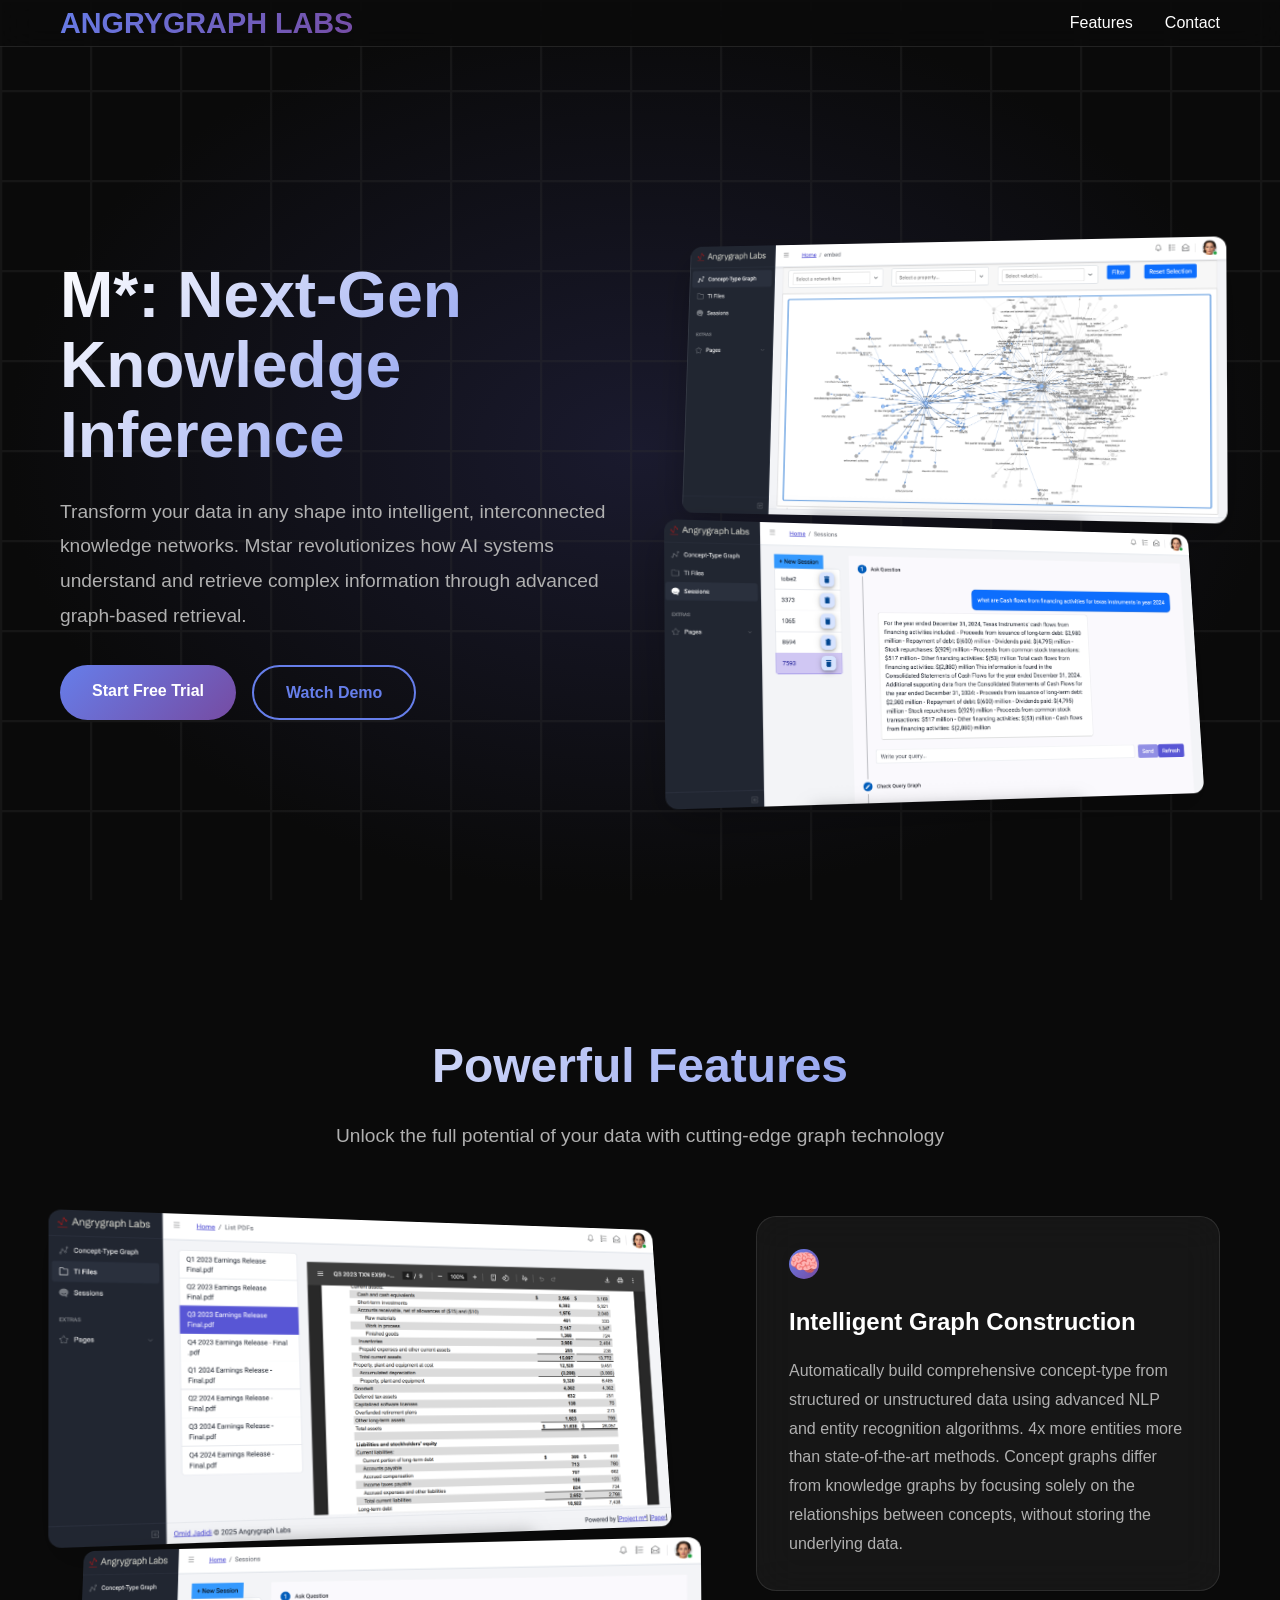
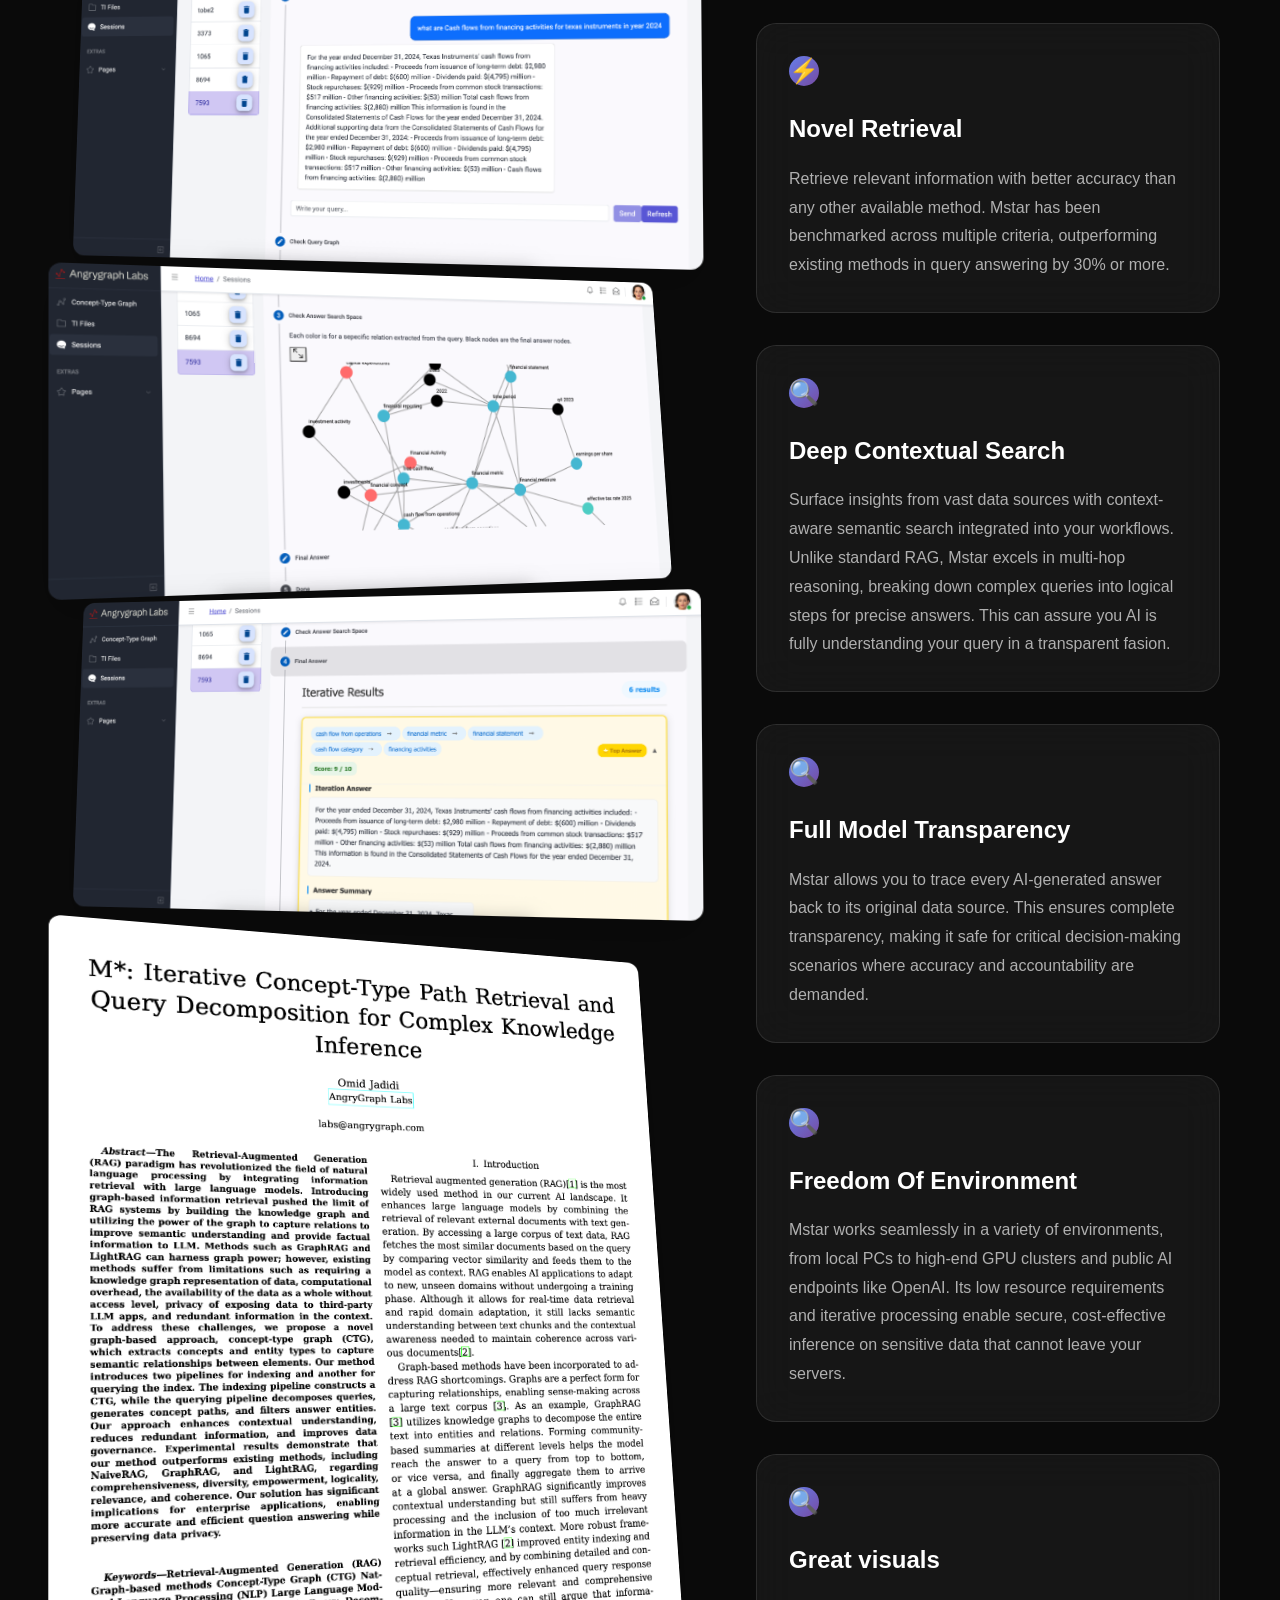
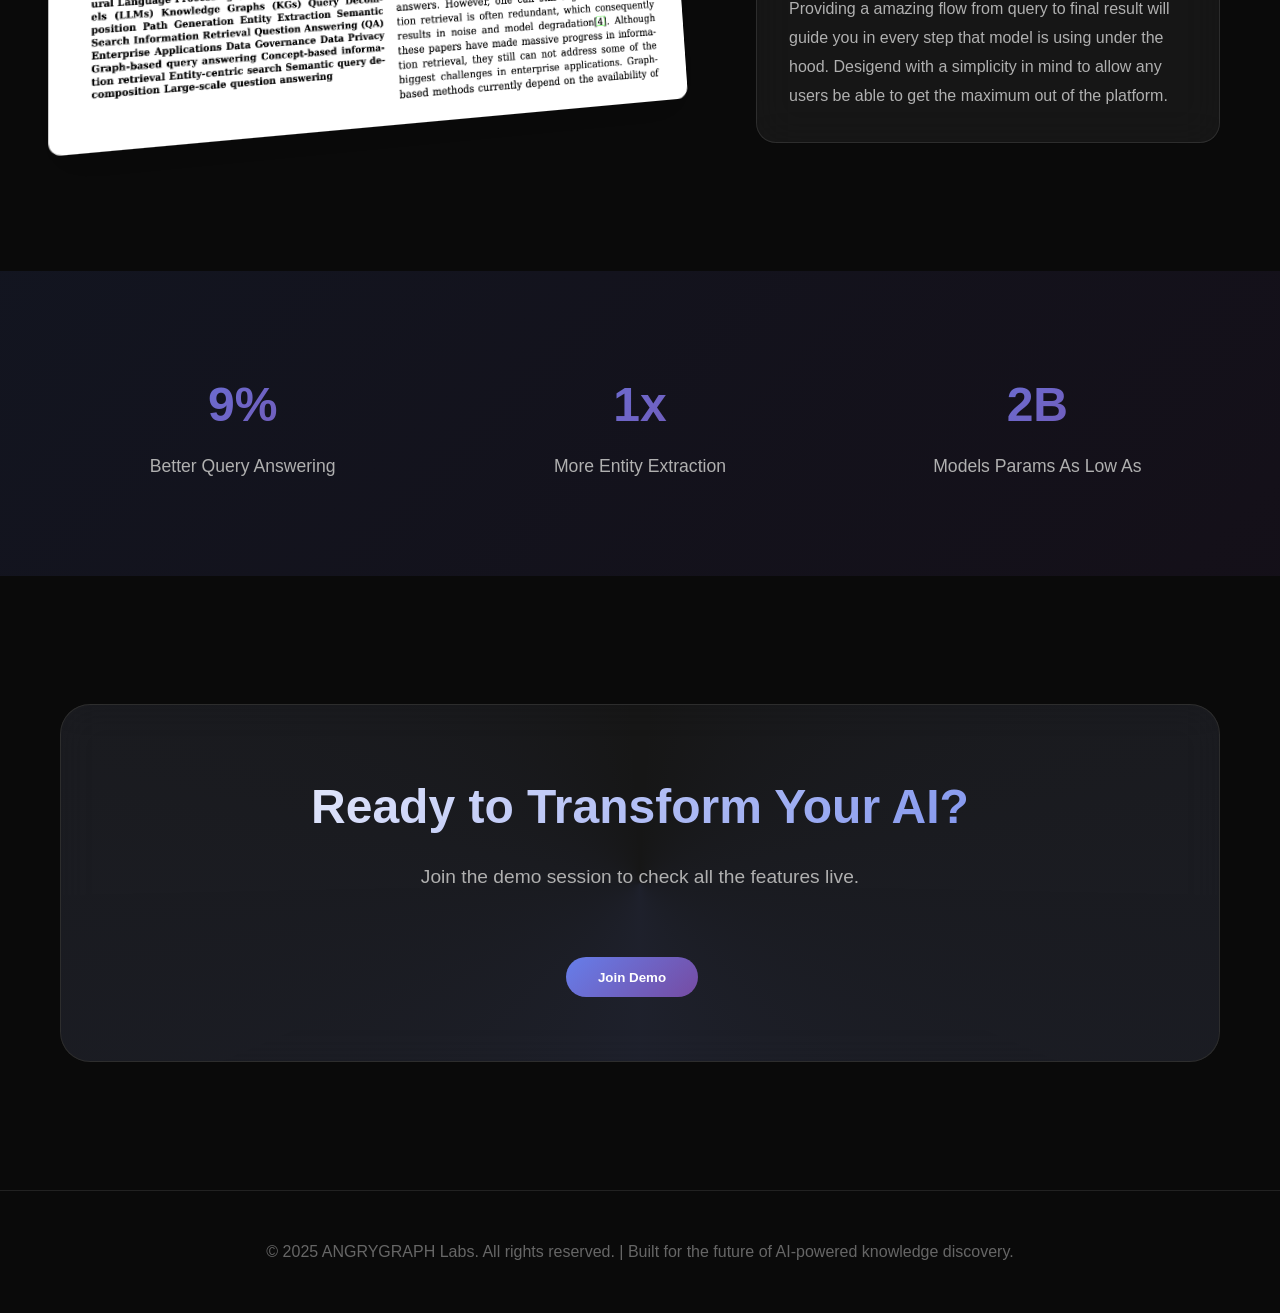
==== index.html @ 10bc2a2d "new site" ====
<!doctype html>
<html lang="en">

<head>
  <meta charset="UTF-8" />
  <meta name="viewport" content="width=device-width, initial-scale=1.0">
  <title>Mstar AI: Graph-Based Knowledge Platform for Intelligent Data Insights</title>
  <meta name="description"
    content="Mstar AI transforms your data into intelligent knowledge networks using graph-based AI for advanced query answering and deep contextual search.">
  <meta name="keywords"
    content="Mstar AI, knowledge inference, graph-based AI, semantic search, concept graph, intelligent data insights, AI knowledge platform">
  <meta http-equiv="X-UA-Compatible" content="IE=edge">
  <script type="application/ld+json">
{
  "@context": "https://schema.org",
  "@type": "SoftwareApplication",
  "name": "Mstar AI",
  "url": "https://angrygraph.com",
  "logo": "https://angrygraph.com/maingraph.png",
  "image": [
    "https://yourwebsite.com/maingraph.png",
    "https://yourwebsite.com/qa.png",
    "https://yourwebsite.com/docs.png"
  ],
  "description": "Mstar AI transforms your data into intelligent knowledge networks using graph-based AI. Enjoy advanced query answering, deep contextual search, and full model transparency.",
  "applicationCategory": "AI Knowledge Platform",
  "operatingSystem": "Windows, macOS, Linux, Web",
  "softwareVersion": "1.0.0",
  "author": {
    "@type": "Organization",
    "name": "ANGRYGRAPH LABS",
    "url": "https://angrygraph.com"
  },
  "featureList": [
    "Intelligent Graph Construction",
    "Novel Retrieval",
    "Deep Contextual Search",
    "Full Model Transparency",
    "Freedom of Environment",
    "Great Visuals"
  ]
}
</script>

  <script type="module" crossorigin src="/assets/index-D1Ca35dq.js"></script>
  <link rel="stylesheet" crossorigin href="/assets/index-DB_3HkZQ.css">
</head>

<body>
  <div id="app"></div>
  <div class="bg-animation"></div>

  <header>
    <nav class="container">
      <div class="logo">ANGRYGRAPH LABS</div>
      <ul class="nav-links">
        <li><a href="#features">Features</a></li>
        <li><a href="#contact">Contact</a></li>
      </ul>
    </nav>
  </header>

  <main>
    <section class="hero">
      <div class="container">
        <div class="hero-content">
          <div class="hero-text">
            <h1>M*: Next-Gen Knowledge Inference</h1>
            <p>Transform your data in any shape into intelligent, interconnected knowledge networks. Mstar
              revolutionizes how AI
              systems understand and retrieve complex information through advanced graph-based retrieval.</p>
            <div class="hero-buttons">
              <a href="#" class="cta-button">Start Free Trial</a>
              <a href="#" class="btn-secondary">Watch Demo</a>
            </div>
          </div>
          <div class="hero-visual">

            <img src="maingraph.png" alt="Mstar Application Screenshot" class="hero-image">
            <img src="qa.png" alt="Mstar Screenshot 2" class="hero-imagel">

          </div>
        </div>
      </div>
    </section>

    <section class="features" id="features">
      <div class="container">
        <h2 class="section-title">Powerful Features</h2>
        <p class="section-subtitle">Unlock the full potential of your data with cutting-edge graph technology</p>

        <div class="features-content">
          <div class="features-list">
            <div class="feature-card">
              <div class="feature-icon">🧠</div>
              <h3>Intelligent Graph Construction</h3>
              <p>Automatically build comprehensive concept-type from structured or unstructured data using advanced NLP
                and entity recognition algorithms. 4x more entities more than state-of-the-art methods. Concept graphs
                differ from knowledge graphs by focusing solely on the relationships between concepts, without storing
                the underlying data.</p>
            </div>

            <div class="feature-card">
              <div class="feature-icon">⚡</div>
              <h3>Novel Retrieval</h3>
              <p>Retrieve relevant information with better accuracy than any other available method. Mstar has been
                benchmarked across multiple criteria, outperforming existing methods in query answering by 30% or more.
              </p>
            </div>

            <div class="feature-card">
              <div class="feature-icon">🔍</div>
              <h3>Deep Contextual Search</h3>
              <p>Surface insights from vast data sources with context-aware semantic search integrated into your
                workflows. Unlike standard RAG, Mstar excels in multi-hop reasoning, breaking down complex queries into
                logical steps for precise answers.
                This can assure you AI is fully understanding your query in a transparent fasion.</p>
            </div>

            <div class="feature-card">
              <div class="feature-icon">🔍</div>
              <h3>Full Model Transparency</h3>
              <p>Mstar allows you to trace every AI-generated answer back to its original data source. This ensures
                complete transparency, making it safe for critical decision-making scenarios where accuracy and
                accountability are demanded.</p>

            </div>

            <div class="feature-card">
              <div class="feature-icon">🔍</div>
              <h3>Freedom Of Environment</h3>
              <p>Mstar works seamlessly in a variety of environments, from local PCs to high-end GPU clusters and public
                AI endpoints like OpenAI. Its low resource requirements and iterative processing enable secure,
                cost-effective inference on sensitive data that cannot leave your servers.</p>
            </div>

            <div class="feature-card">
              <div class="feature-icon">🔍</div>
              <h3>Great visuals</h3>
              <p>Providing a amazing flow from query to final result will guide you in every step that model is using
                under the hood.
                Desigend with a simplicity in mind to allow any users be able to get the maximum out of the platform.
              </p>
            </div>
          </div>

          <div class="hero-visual2">
            <img src="docs.png" alt="Mstar Application Docs" class="hero-imagel">
            <img src="qa.png" alt="Mstar question answer" class="hero-image">
            <img src="searchg.png" alt="Mstar search-space" class="hero-imagel">
            <img src="result.png" alt="Mstar result" class="hero-image">
            <a href="https://www.researchgate.net/publication/394520828_M_Iterative_Concept-Type_Path_Retrieval_and_Query_Decomposition_for_Complex_Knowledge_Inference"
              target="_blank">
              <img src="paper.png" alt="Mstar paper" class="hero-imagel">
            </a>

          </div>
        </div>
      </div>
    </section>


    <section class="stats">
      <div class="container">
        <div class="stats-grid">
          <div class="stat-item">
            <h3>30%</h3>
            <p>Better Query Answering</p>
          </div>
          <div class="stat-item">
            <h3>5x</h3>
            <p>More Entity Extraction</p>
          </div>
          <div class="stat-item">
            <h3>8B</h3>
            <p>Models Params As Low As</p>
          </div>
        </div>
      </div>
    </section>

    <section class="cta-section" id="contact">
      <div class="container">
        <div class="cta-content">
          <h2 class="section-title">Ready to Transform Your AI?</h2>
          <p class="section-subtitle">Join the demo session to check all the features live.</p>
          <div style="margin-top: 2rem;">
            <button id="join-demo-button" class="cta-button" style="margin-right: 1rem;">Join Demo</button>
          </div>
        </div>
      </div>
      <!-- Join Demo Button -->

      <!-- Modal / Form Section -->
      <div id="demo-form-modal"
        style="display:none; position:fixed; top:0; left:0; width:100%; height:100%; background:rgba(0,0,0,0.7); justify-content:center; align-items:center; z-index:1000;">
        <div style="background:#fff; padding:2rem; max-width:600px; width:90%; border-radius:10px; position:relative;">
          <button id="close-demo-form"
            style="position:absolute; top:1rem; right:1rem; font-size:1.5rem;">&times;</button>
          <h2>Join Our Live Demo</h2>
          <!-- Replace src below with your Google Form embed link -->
          <iframe
            src="https://docs.google.com/forms/d/e/1FAIpQLSdnSzM6m5cyfGIoQARR4yFQOdlZ8CLVfkS0fYn5jgSTJXsJ4g/viewform?embedded=true"
            width="100%" height="500" frameborder="0" marginheight="0" marginwidth="0">Loading…</iframe>
        </div>
      </div>
    </section>
  </main>

  <footer>
    <div class="container">
      <p>&copy; 2025 ANGRYGRAPH Labs. All rights reserved. | Built for the future of AI-powered knowledge discovery.</p>
    </div>
  </footer>
</body>

</html>
---- assets/index-DB_3HkZQ.css ----
*{margin:0;padding:0;box-sizing:border-box}body{font-family:Inter,-apple-system,BlinkMacSystemFont,sans-serif;line-height:1.6;color:#fff;background:#0a0a0a;overflow-x:hidden}.container{max-width:1200px;margin:0 auto;padding:0 20px}.bg-animation{position:fixed;top:0;left:0;width:100%;height:100%;z-index:-1;background:radial-gradient(ellipse at center,#1a1a2e,#0a0a0a 70%)}.bg-animation:before{content:"";position:absolute;top:0;left:0;width:100%;height:100%;background:url('data:image/svg+xml,<svg xmlns="http://www.w3.org/2000/svg" viewBox="0 0 100 100"><defs><pattern id="grid" width="10" height="10" patternUnits="userSpaceOnUse"><path d="M 10 0 L 0 0 0 10" fill="none" stroke="%23333" stroke-width="0.5" opacity="0.3"/></pattern></defs><rect width="100" height="100" fill="url(%23grid)"/></svg>');animation:gridMove 20s linear infinite}@keyframes gridMove{0%{transform:translate(0)}to{transform:translate(10px,10px)}}header{position:fixed;top:0;width:100%;z-index:1000;background:#0a0a0acc;-webkit-backdrop-filter:blur(20px);backdrop-filter:blur(20px);border-bottom:1px solid rgba(255,255,255,.1);transition:all .3s ease}nav{display:flex;justify-content:space-between;align-items:center;padding:1rem 0}.logo{font-size:1.8rem;font-weight:800;background:linear-gradient(135deg,#667eea,#764ba2);-webkit-background-clip:text;-webkit-text-fill-color:transparent;background-clip:text}.nav-links{display:flex;list-style:none;gap:2rem}.nav-links a{color:#fff;text-decoration:none;transition:all .3s ease;position:relative}.nav-links a:hover{color:#667eea}.nav-links a:after{content:"";position:absolute;bottom:-5px;left:0;width:0;height:2px;background:linear-gradient(135deg,#667eea,#764ba2);transition:width .3s ease}.nav-links a:hover:after{width:100%}.cta-button{background:linear-gradient(135deg,#667eea,#764ba2);color:#fff;padding:.8rem 2rem;border:none;border-radius:50px;font-weight:600;cursor:pointer;transition:all .3s ease;text-decoration:none;display:inline-block}.cta-button:hover{transform:translateY(-2px);box-shadow:0 10px 30px #667eea4d}.hero{min-height:100vh;display:flex;align-items:center;position:relative;padding-top:80px}.hero-content{display:grid;grid-template-columns:1fr 1fr;gap:4rem;align-items:center}.hero-text h1{font-size:clamp(3rem,5vw,5rem);font-weight:800;margin-bottom:1.5rem;background:linear-gradient(135deg,#fff,#667eea);-webkit-background-clip:text;-webkit-text-fill-color:transparent;background-clip:text;line-height:1.1}.hero-text p{font-size:1.2rem;color:#b0b0b0;margin-bottom:2rem;line-height:1.8}.hero-buttons{display:flex;gap:1rem;flex-wrap:wrap}.btn-secondary{background:transparent;color:#667eea;padding:.8rem 2rem;border:2px solid #667eea;border-radius:50px;font-weight:600;cursor:pointer;transition:all .3s ease;text-decoration:none;display:inline-block}.btn-secondary:hover{background:#667eea;color:#fff;transform:translateY(-2px)}.hero-visual{position:relative;height:500px}.hero-image{max-width:100%;border-radius:12px;box-shadow:0 15px 40px #00000040;transform:perspective(1200px) rotateY(-10deg) rotateX(5deg);opacity:0;animation:fadeInRight 1.2s ease-out forwards}@keyframes fadeInRight{0%{opacity:0;transform:translate(60px) perspective(1200px) rotateY(-15deg) rotateX(5deg)}to{opacity:1;transform:translate(0) perspective(1200px) rotateY(-10deg) rotateX(5deg)}}.features-grid{display:grid;grid-template-columns:repeat(auto-fit,minmax(350px,1fr));gap:2rem}.feature-card{background:#ffffff0d;-webkit-backdrop-filter:blur(20px);backdrop-filter:blur(20px);border:1px solid rgba(255,255,255,.1);border-radius:20px;padding:2rem;transition:all .3s ease;position:relative;overflow:hidden}.feature-card:before{content:"";position:absolute;top:0;left:-100%;width:100%;height:100%;background:linear-gradient(90deg,transparent,rgba(102,126,234,.1),transparent);transition:left .5s ease}.feature-card:hover:before{left:100%}.feature-card:hover{transform:translateY(-10px);border-color:#667eea4d;box-shadow:0 20px 40px #667eea1a}.feature-icon{width:30px;height:30px;background:linear-gradient(135deg,#667eea,#764ba2);border-radius:15px;display:flex;align-items:center;justify-content:center;margin-bottom:1.5rem;font-size:1.5rem}.feature-card h3{font-size:1.5rem;font-weight:700;margin-bottom:1rem;color:#fff}.feature-card p{color:#b0b0b0;line-height:1.8}.stats{padding:6rem 0;background:linear-gradient(135deg,#667eea1a,#764ba21a)}.stats-grid{display:grid;grid-template-columns:repeat(auto-fit,minmax(250px,1fr));gap:2rem;text-align:center}.stat-item h3{font-size:3rem;font-weight:800;background:linear-gradient(135deg,#667eea,#764ba2);-webkit-background-clip:text;-webkit-text-fill-color:transparent;background-clip:text;margin-bottom:.5rem}.stat-item p{color:#b0b0b0;font-size:1.1rem}.cta-section{padding:8rem 0;text-align:center}.cta-content{background:#ffffff0d;-webkit-backdrop-filter:blur(20px);backdrop-filter:blur(20px);border:1px solid rgba(255,255,255,.1);border-radius:30px;padding:4rem 2rem;position:relative;overflow:hidden}.cta-content:before{content:"";position:absolute;top:-50%;left:-50%;width:200%;height:200%;background:conic-gradient(from 0deg,transparent,rgba(102,126,234,.1),transparent);animation:rotate 20s linear infinite}@keyframes rotate{0%{transform:rotate(0)}to{transform:rotate(360deg)}}.cta-content>*{position:relative;z-index:1}footer{padding:3rem 0;border-top:1px solid rgba(255,255,255,.1);text-align:center;color:#666}@media (max-width: 768px){.hero-content{grid-template-columns:1fr;text-align:center}.nav-links{display:none}.hero-buttons{justify-content:center}}.features{padding:8rem 0;position:relative}.section-title{text-align:center;font-size:3rem;font-weight:800;margin-bottom:1rem;background:linear-gradient(135deg,#fff,#667eea);-webkit-background-clip:text;-webkit-text-fill-color:transparent;background-clip:text}.section-subtitle{text-align:center;font-size:1.2rem;color:#b0b0b0;margin-bottom:4rem}.features-content{display:flex;gap:4rem;align-items:flex-start;flex-direction:row-reverse}.features-list{flex:0 0 40%;display:flex;flex-direction:column;gap:2rem}.feature-card{background:#ffffff0d;-webkit-backdrop-filter:blur(20px);backdrop-filter:blur(20px);border:1px solid rgba(255,255,255,.1);border-radius:20px;padding:2rem;transition:all .3s ease;position:relative;overflow:hidden;opacity:0;transform:translateY(40px);animation:fadeInUp .8s ease forwards}.feature-card:nth-child(1){animation-delay:.2s}.feature-card:nth-child(2){animation-delay:.6s}.feature-card:nth-child(3){animation-delay:1s}.feature-card:nth-child(4){animation-delay:1.4s}@keyframes fadeInUp{0%{opacity:0;transform:translateY(40px)}to{opacity:1;transform:translateY(0)}}.features-visual{flex:1;position:relative;display:flex;justify-content:center;align-items:center}.feature-image{max-width:90%;border-radius:20px;box-shadow:0 12px 30px #0003;position:absolute;opacity:0;animation:fadeInLeft 1s ease forwards}.feature-image.img1{z-index:2;transform:translate(0) rotate(-3deg);animation-delay:1.4s}.feature-image.img2{z-index:1;transform:translate(40px,40px) rotate(3deg) scale(.95);animation-delay:1.8s}@keyframes fadeInLeft{0%{opacity:0;transform:translate(-60px) rotate(-5deg) scale(.9)}to{opacity:1}}.hero-visuall{position:relative;height:500px}.hero-imagel{max-width:100%;border-radius:12px;box-shadow:0 15px 40px #00000040;transform:perspective(1200px) rotateY(10deg) rotateX(-15deg);opacity:0;animation:fadeInLeft 1.2s ease-out forwards}@keyframes fadeInLeft{0%{opacity:0;transform:translate(60px) perspective(1200px) rotateY(15deg) rotateX(5deg)}to{opacity:1;transform:translate(0) perspective(1200px) rotateY(15deg) rotateX(8deg)}}
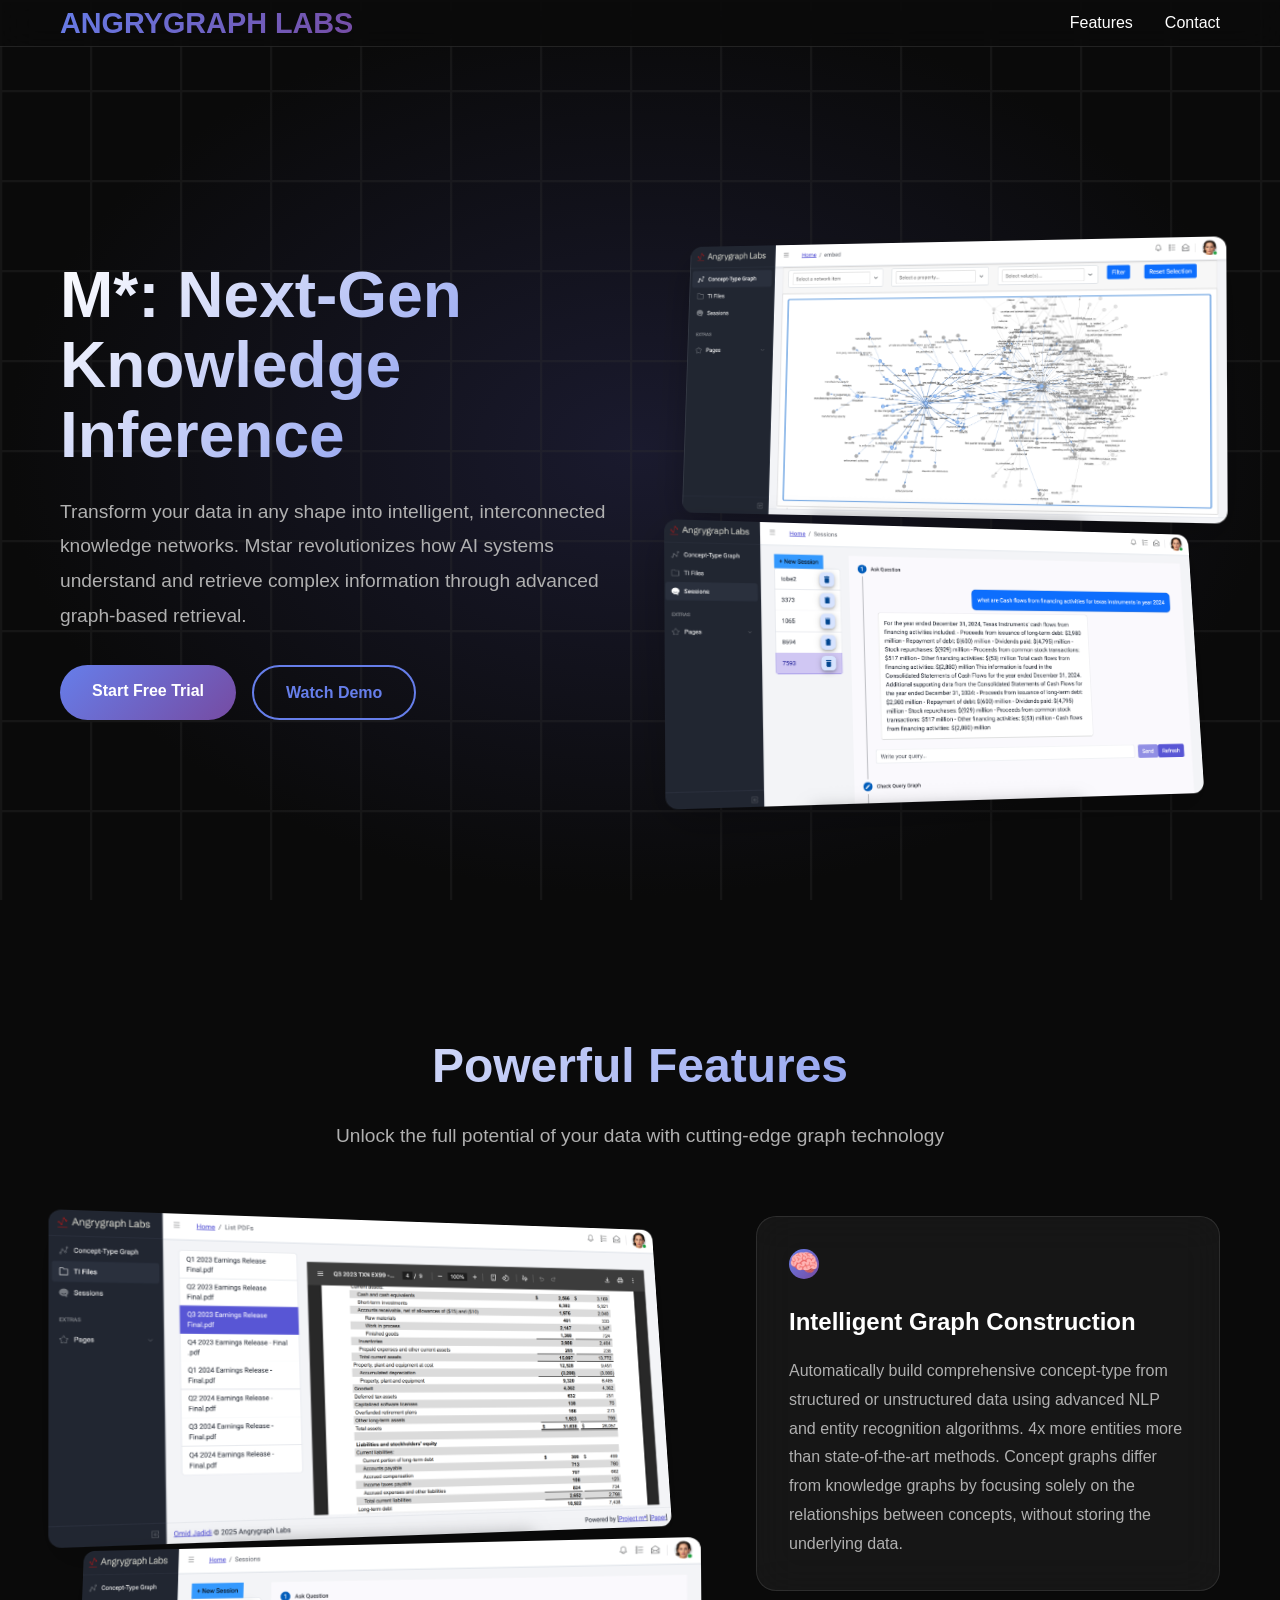
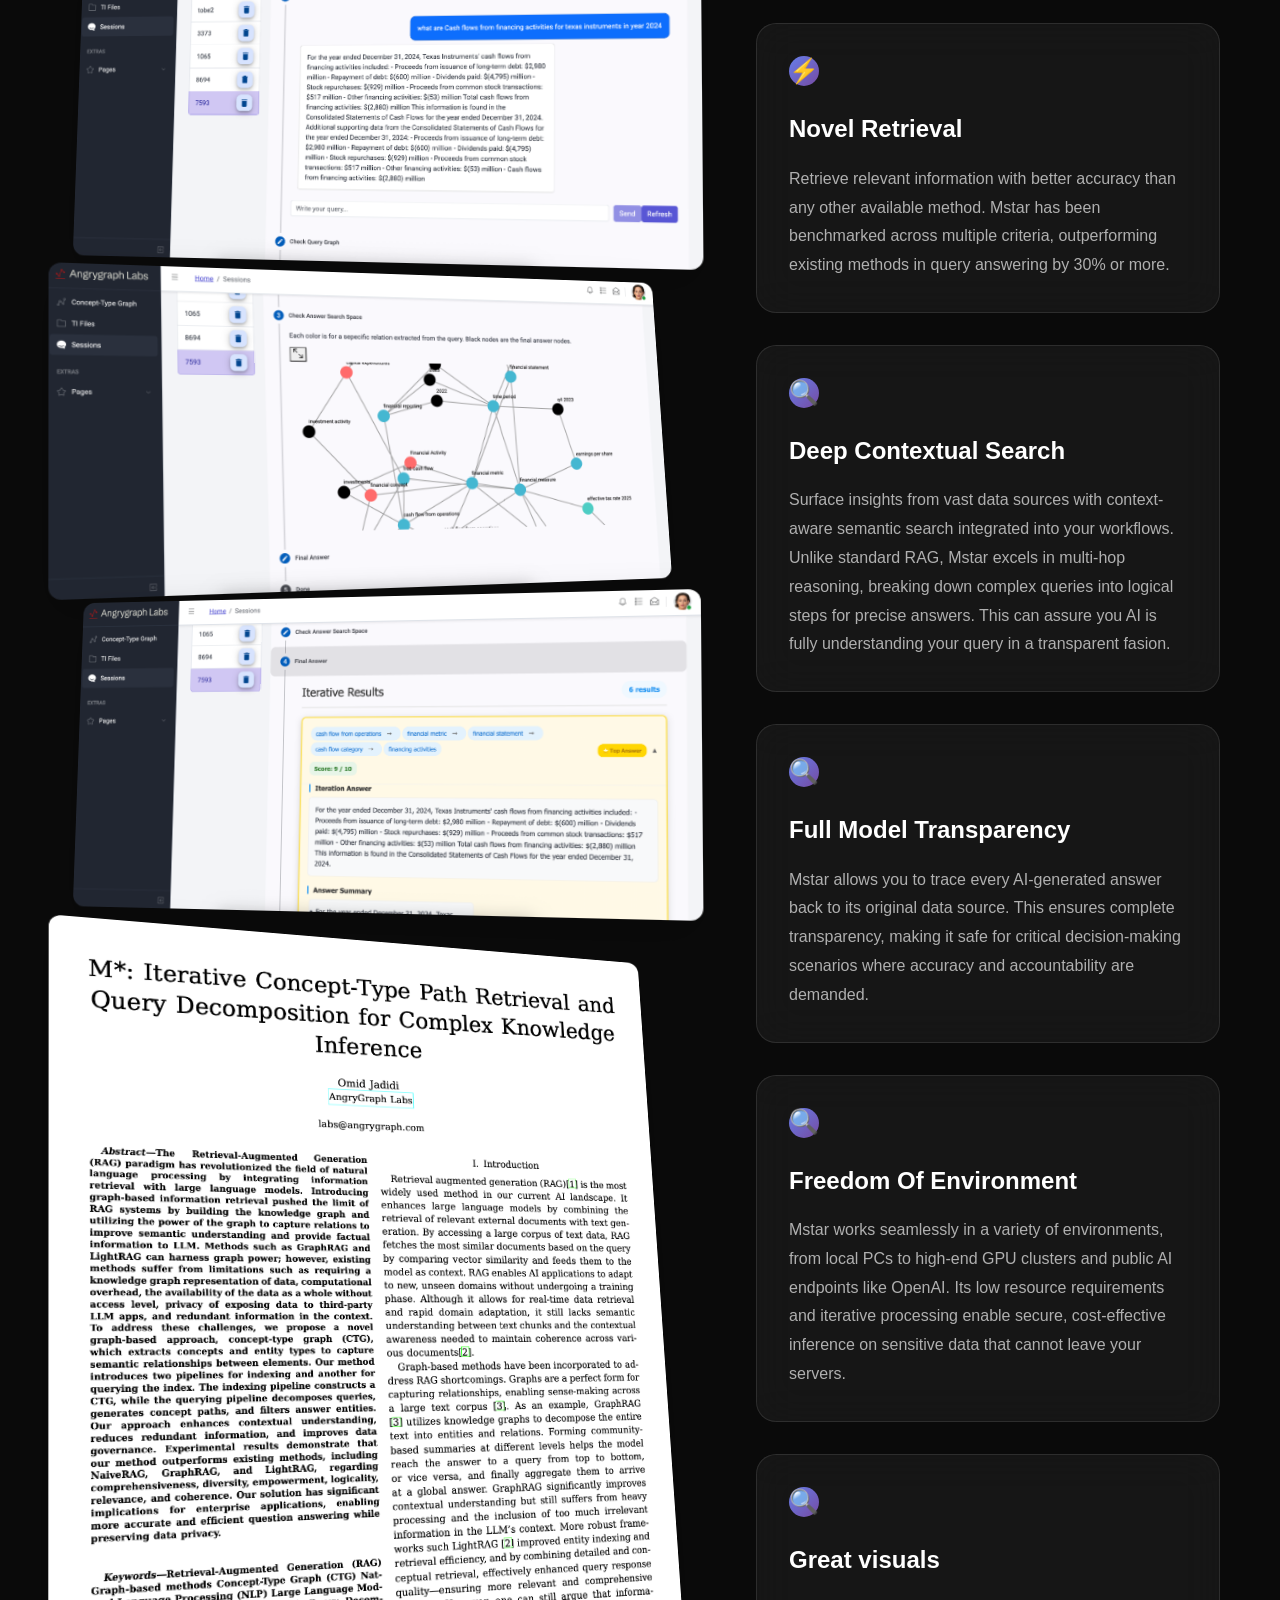
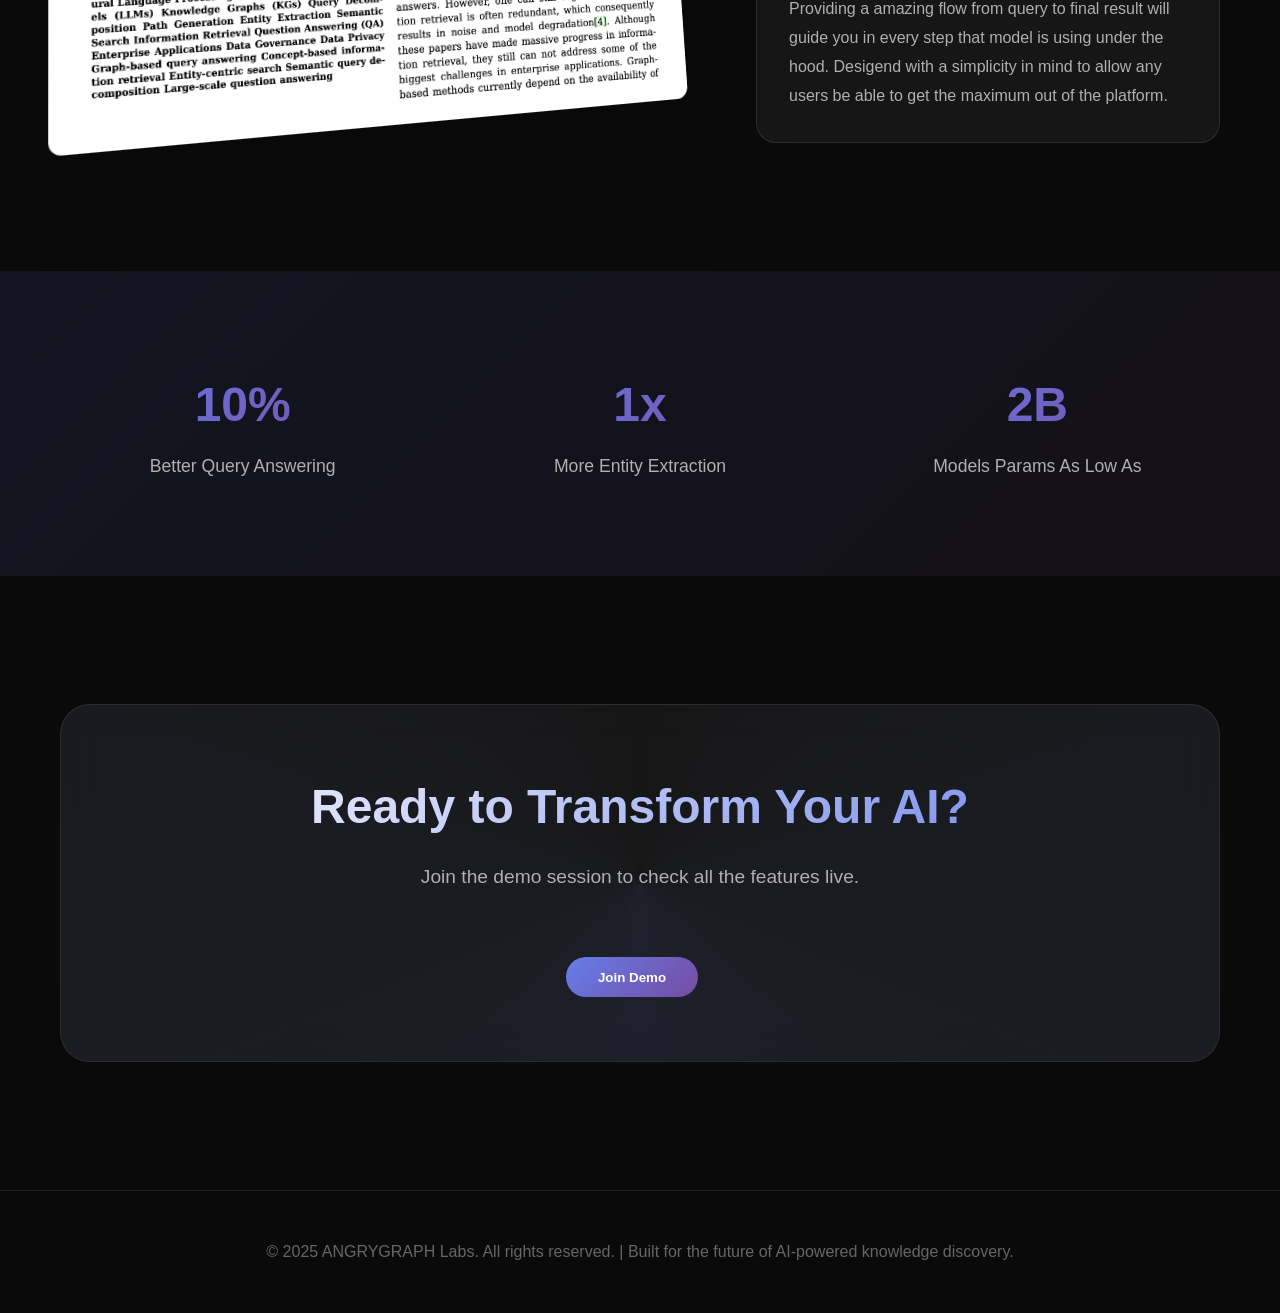
==== commit a19c6c9e: "fixing assets" ====
--- a/index.html
+++ b/index.html
@@ -42,8 +42,8 @@
 }
 </script>
 
-  <script type="module" crossorigin src="/assets/index-D1Ca35dq.js"></script>
-  <link rel="stylesheet" crossorigin href="/assets/index-DB_3HkZQ.css">
+  <script type="module" crossorigin src="assets/index-D1Ca35dq.js"></script>
+  <link rel="stylesheet" crossorigin href="assets/index-DB_3HkZQ.css">
 </head>
 
 <body>
@@ -214,4 +214,4 @@
   </footer>
 </body>
 
-</html>+</html>
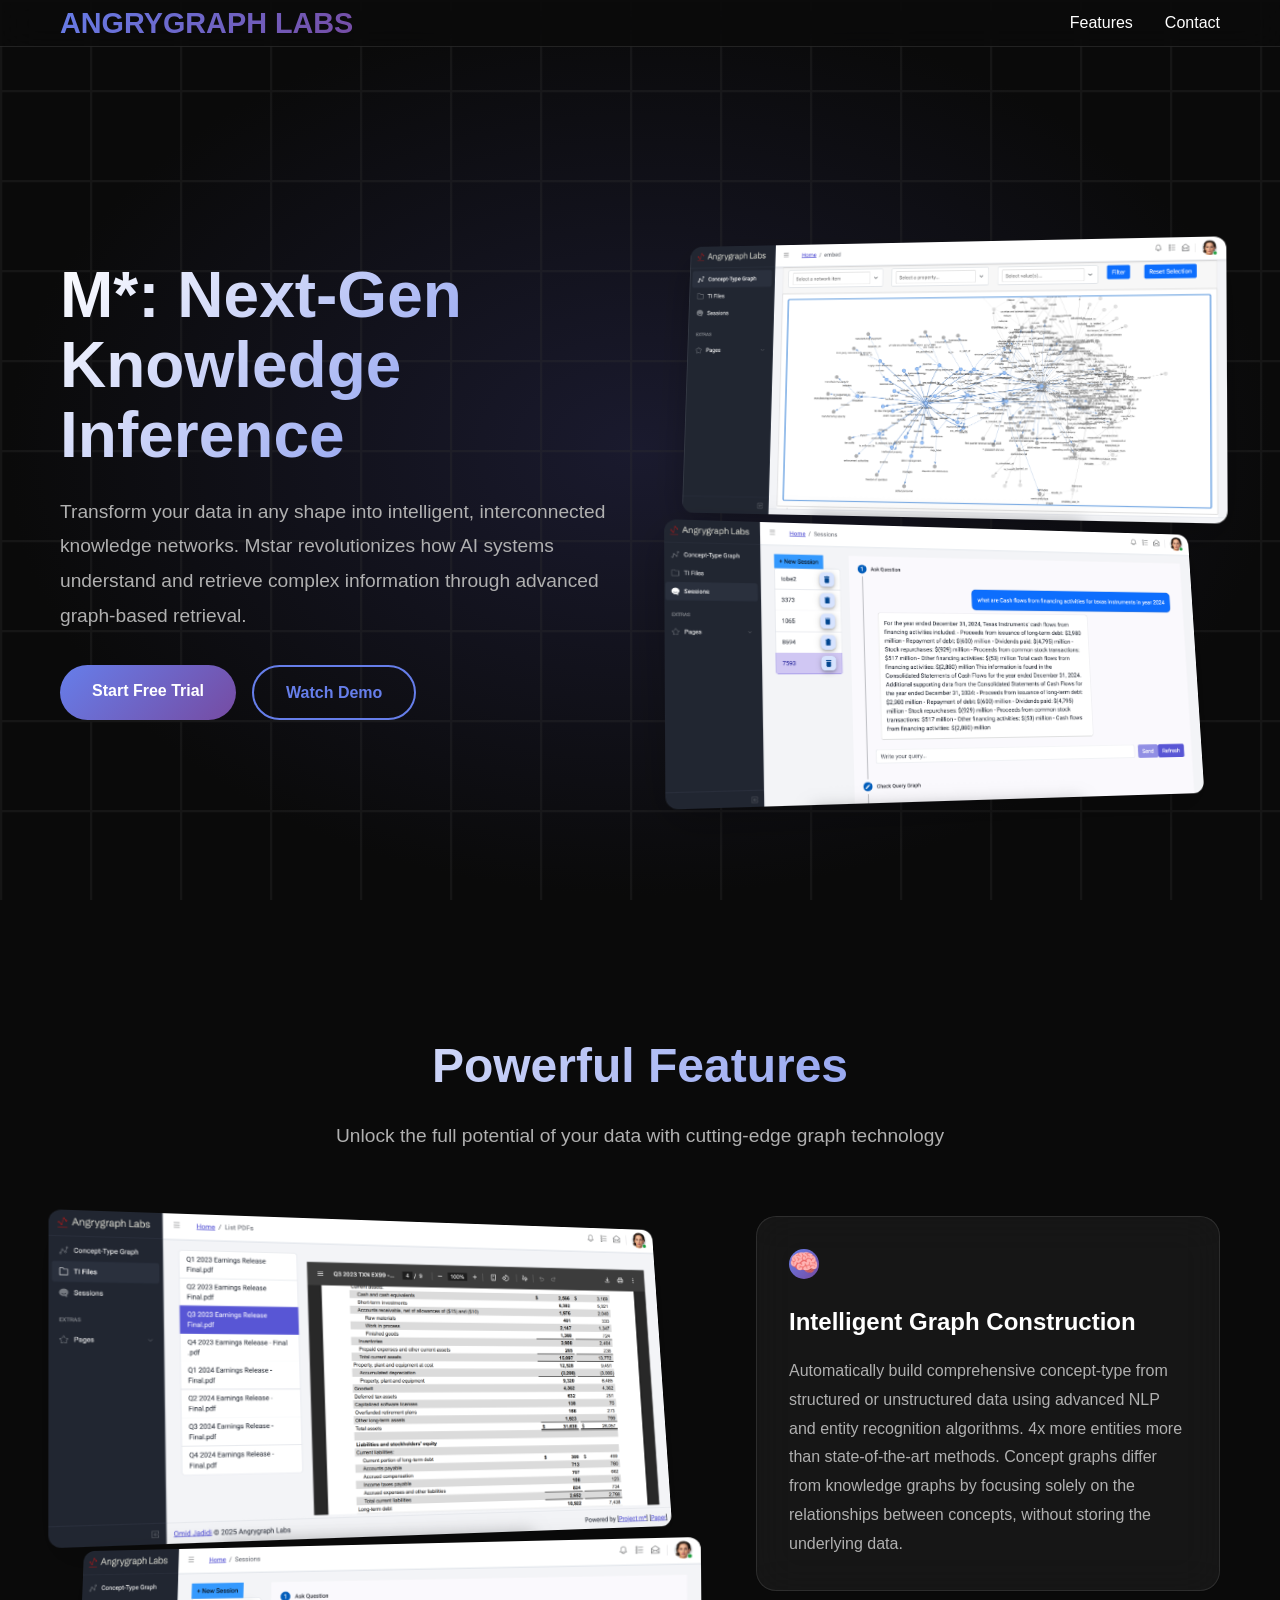
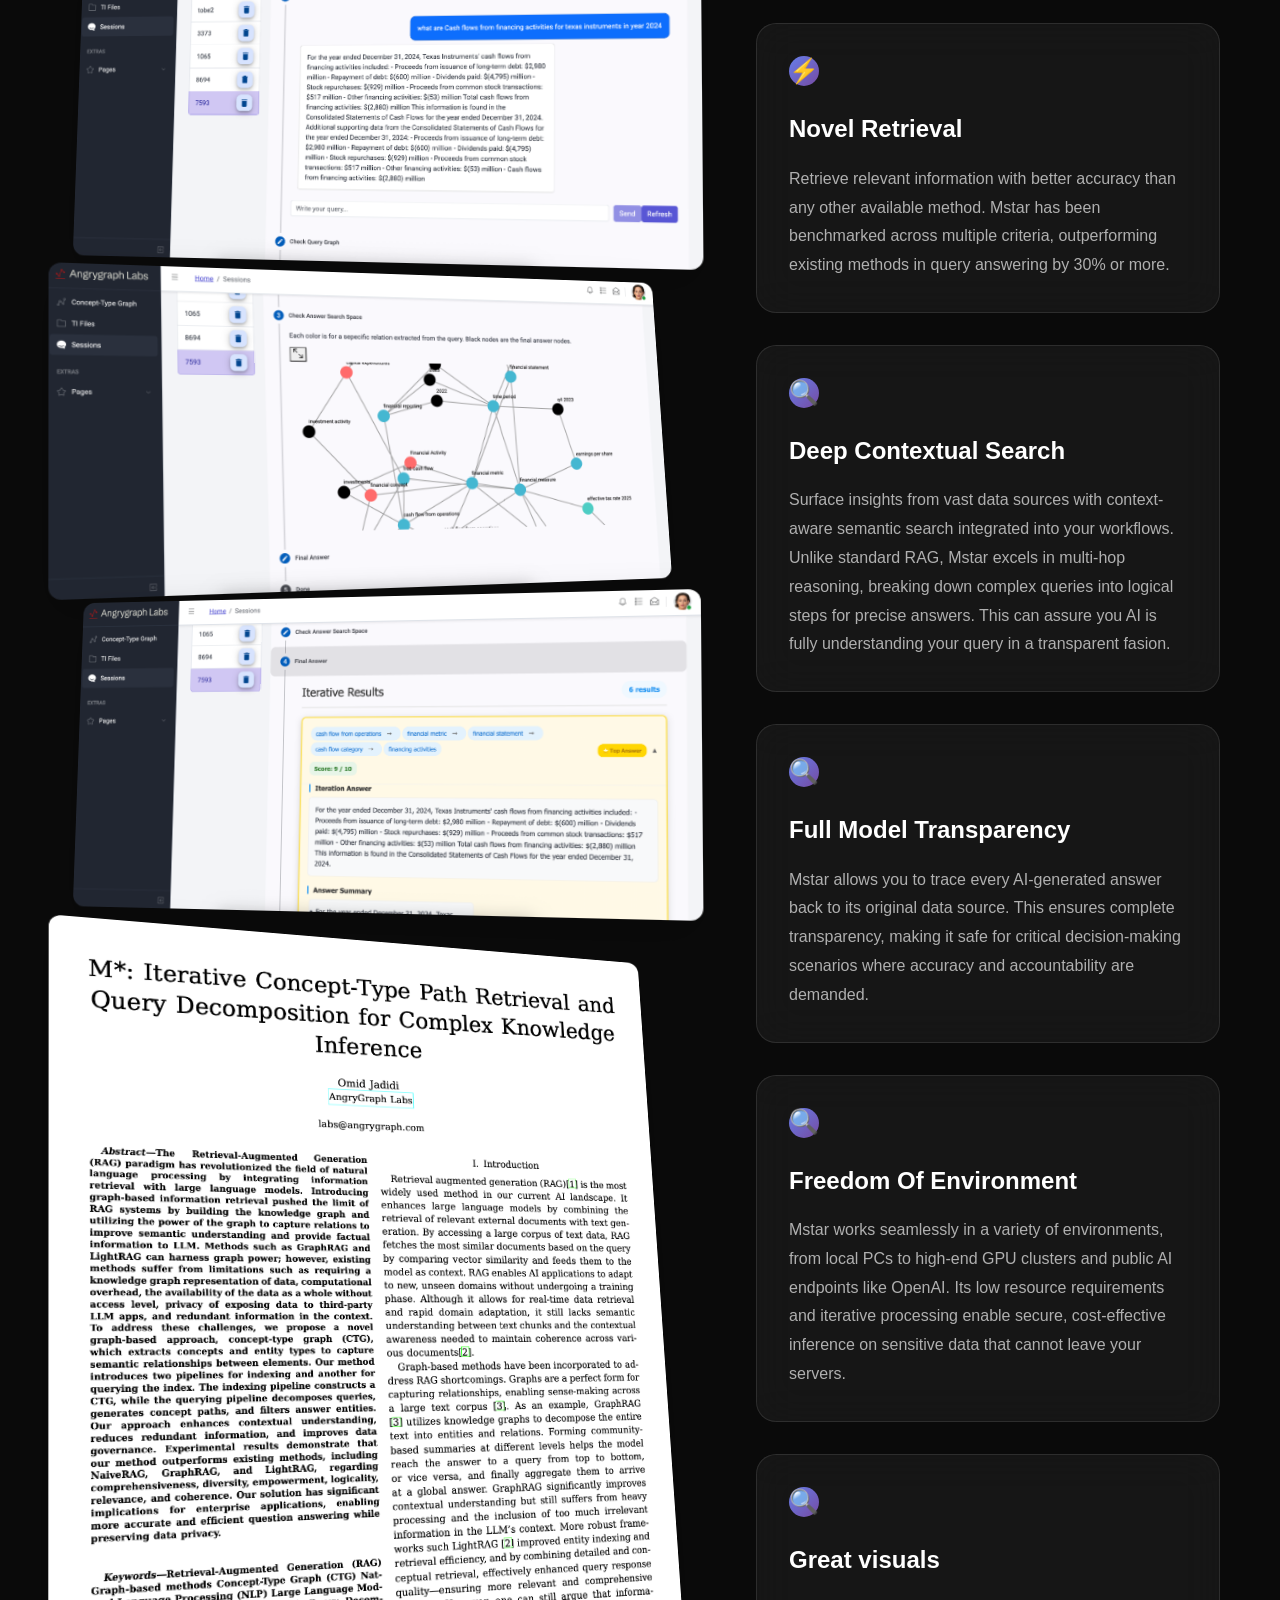
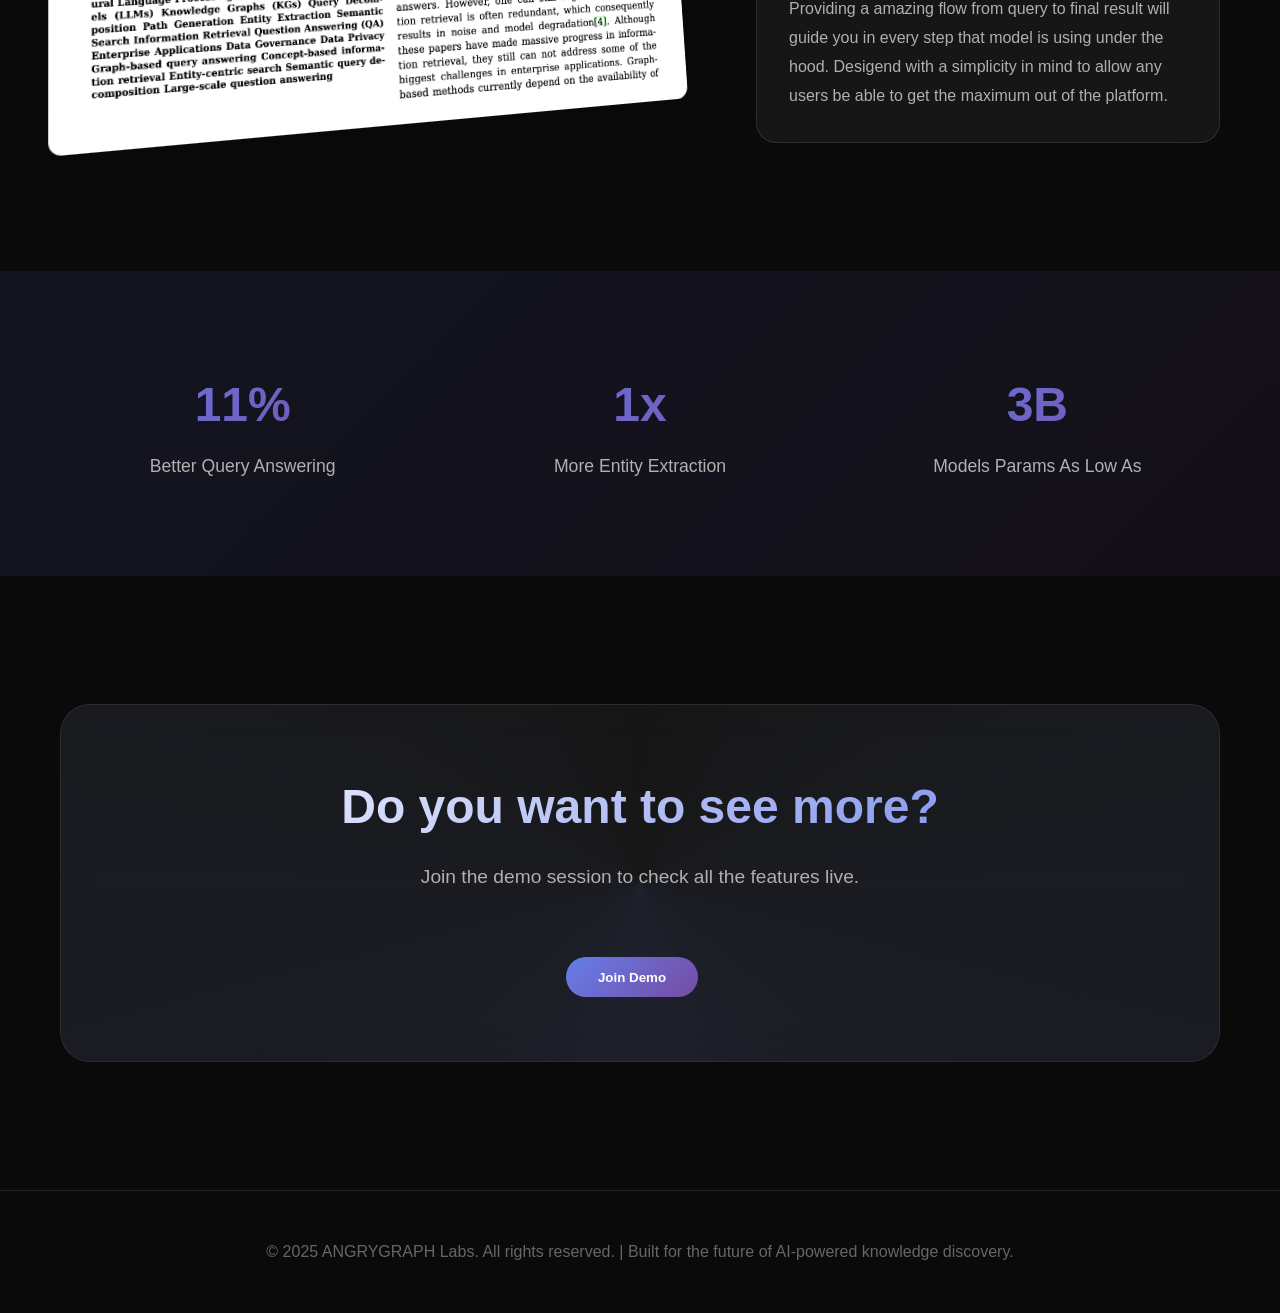
==== commit 99dd0c3e: "fix section html" ====
--- a/index.html
+++ b/index.html
@@ -182,7 +182,7 @@
     <section class="cta-section" id="contact">
       <div class="container">
         <div class="cta-content">
-          <h2 class="section-title">Ready to Transform Your AI?</h2>
+          <h2 class="section-title">Do you want to see more?</h2>
           <p class="section-subtitle">Join the demo session to check all the features live.</p>
           <div style="margin-top: 2rem;">
             <button id="join-demo-button" class="cta-button" style="margin-right: 1rem;">Join Demo</button>
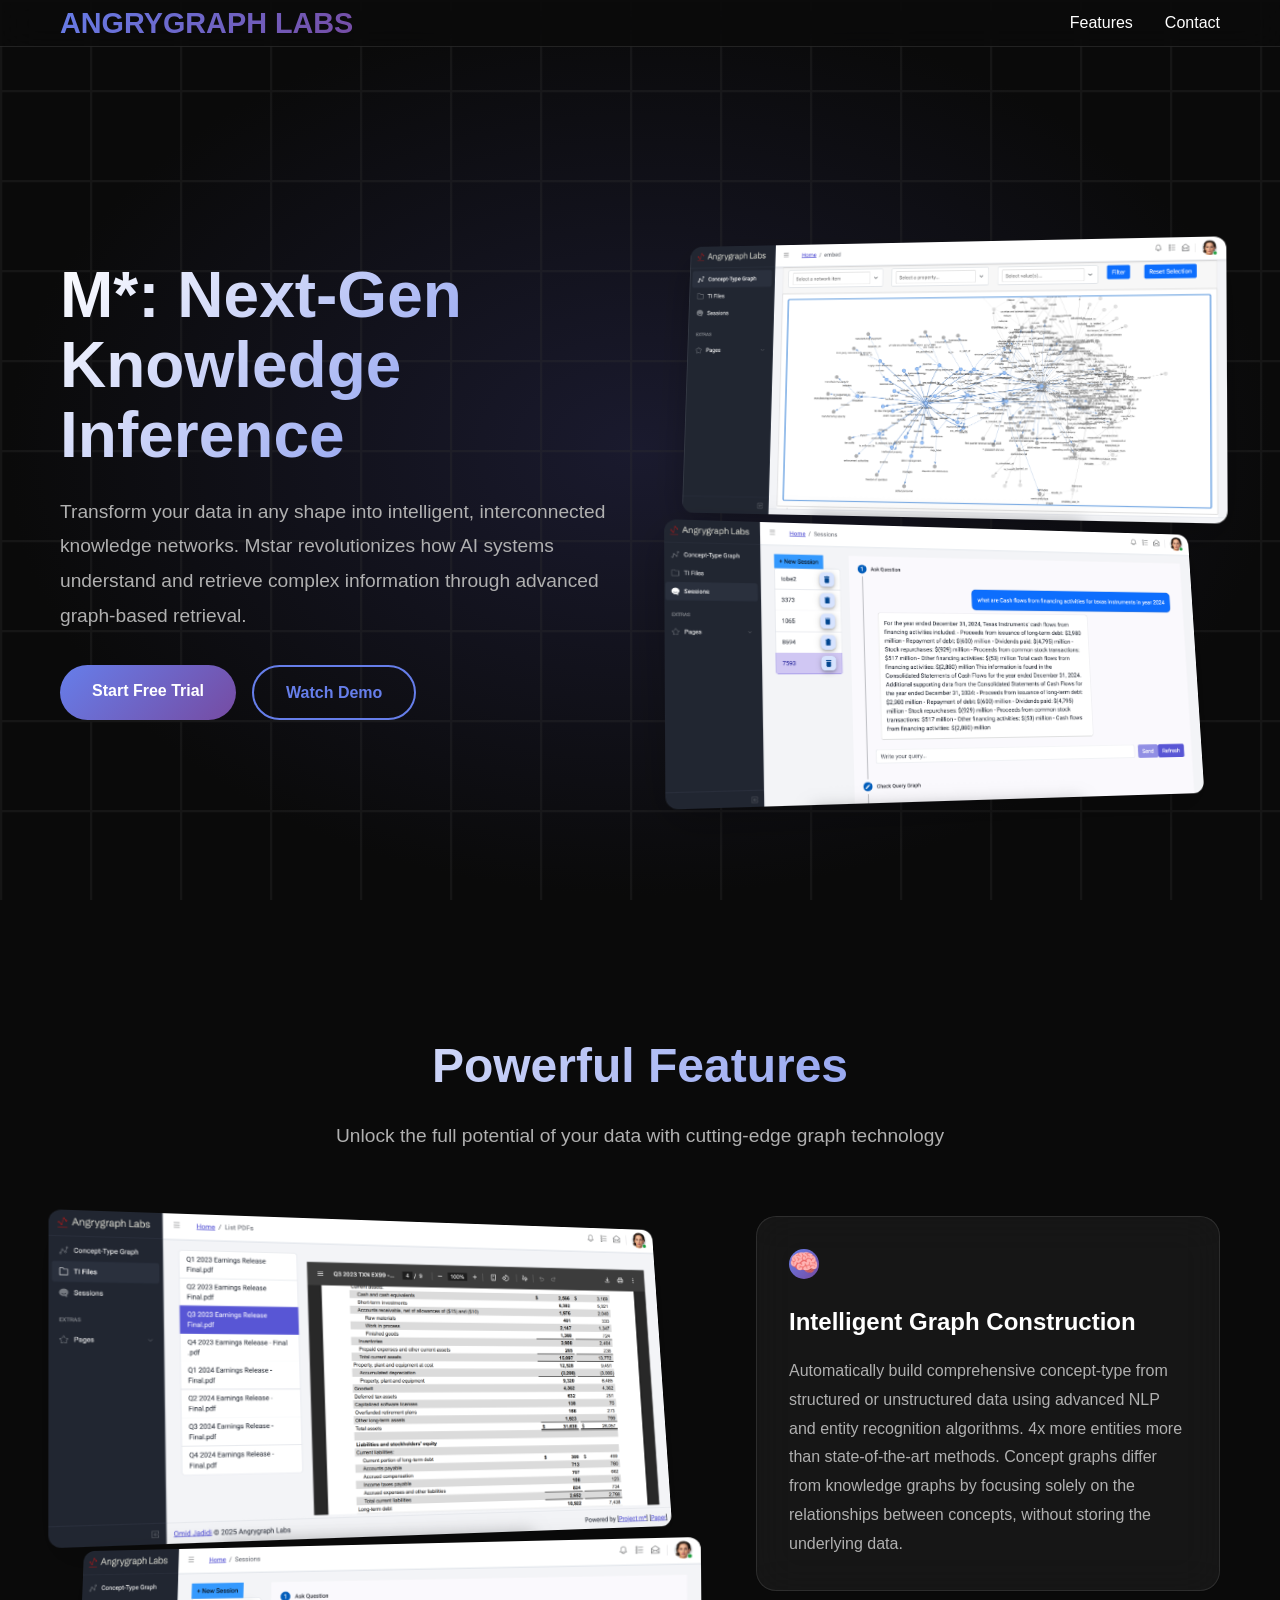
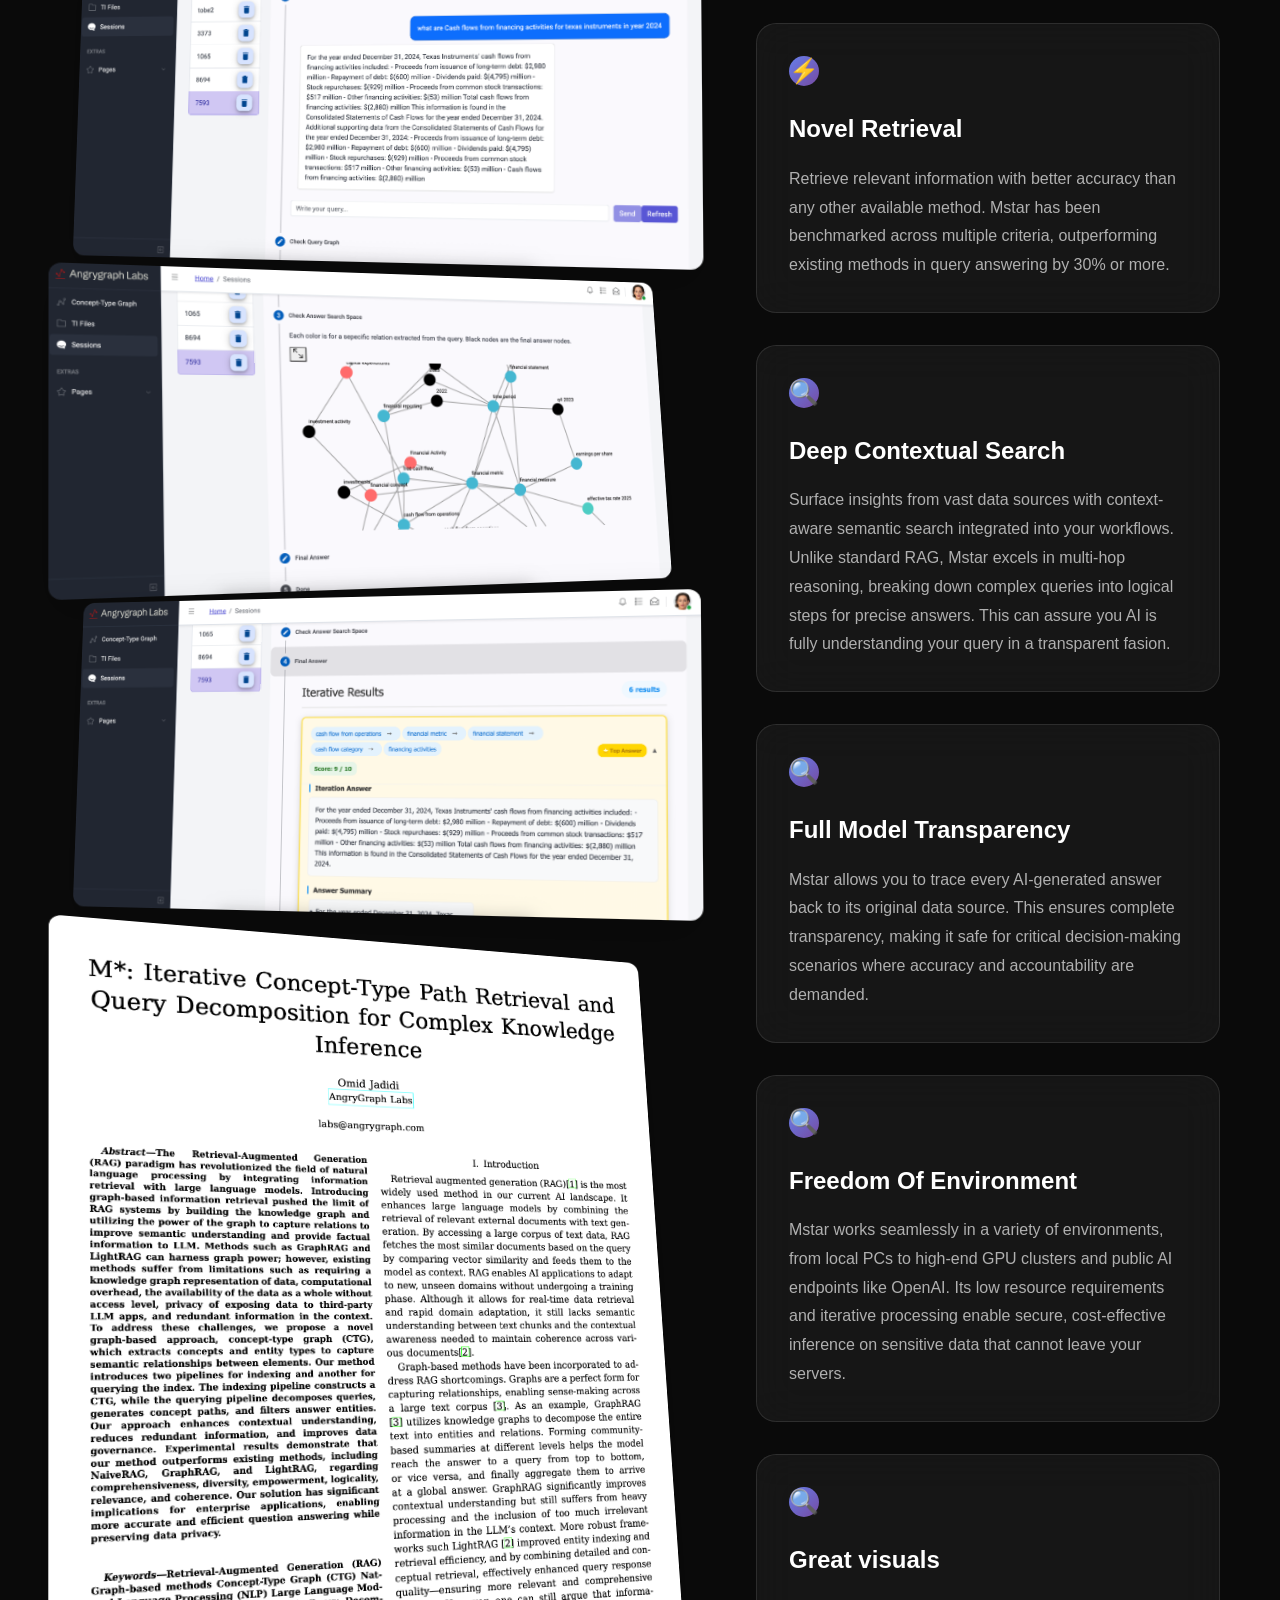
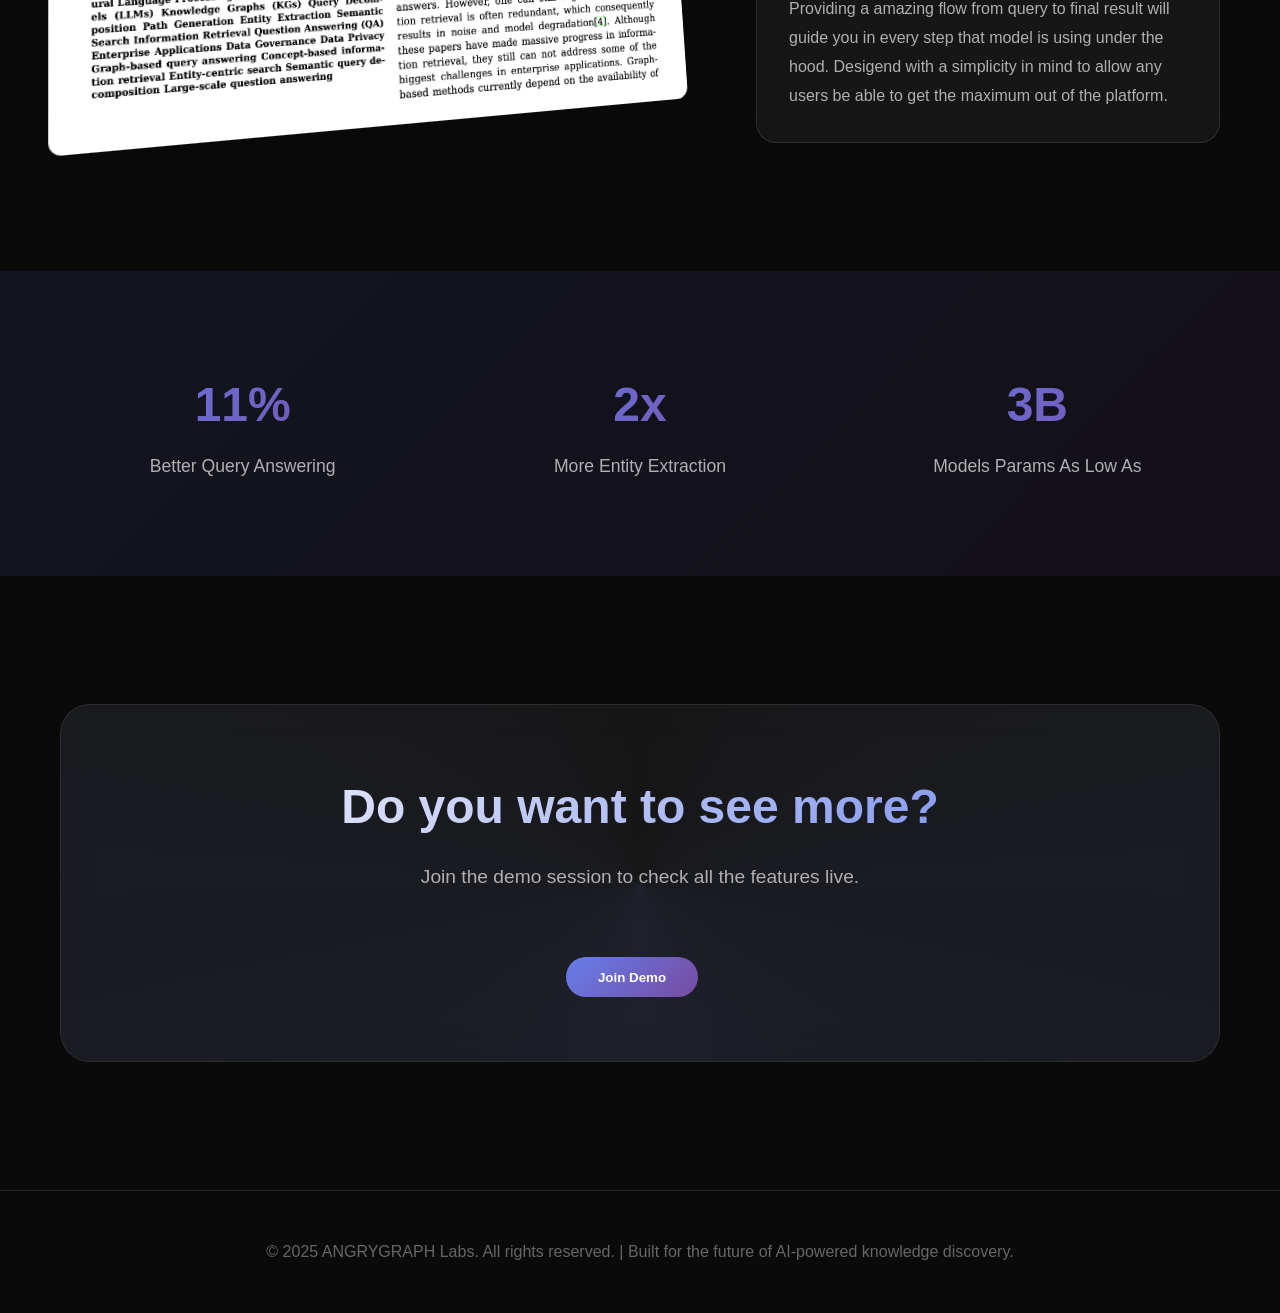
==== commit ad30bc49: "adding google analytic" ====
--- a/index.html
+++ b/index.html
@@ -9,7 +9,16 @@
     content="Mstar AI transforms your data into intelligent knowledge networks using graph-based AI for advanced query answering and deep contextual search.">
   <meta name="keywords"
     content="Mstar AI, knowledge inference, graph-based AI, semantic search, concept graph, intelligent data insights, AI knowledge platform">
-  <meta http-equiv="X-UA-Compatible" content="IE=edge">
+<!-- Google tag (gtag.js) -->
+<script async src="https://www.googletagmanager.com/gtag/js?id=G-WN874R45JS"></script>
+<script>
+  window.dataLayer = window.dataLayer || [];
+  function gtag(){dataLayer.push(arguments);}
+  gtag('js', new Date());
+
+  gtag('config', 'G-WN874R45JS');
+</script> 
+ <meta http-equiv="X-UA-Compatible" content="IE=edge">
   <script type="application/ld+json">
 {
   "@context": "https://schema.org",
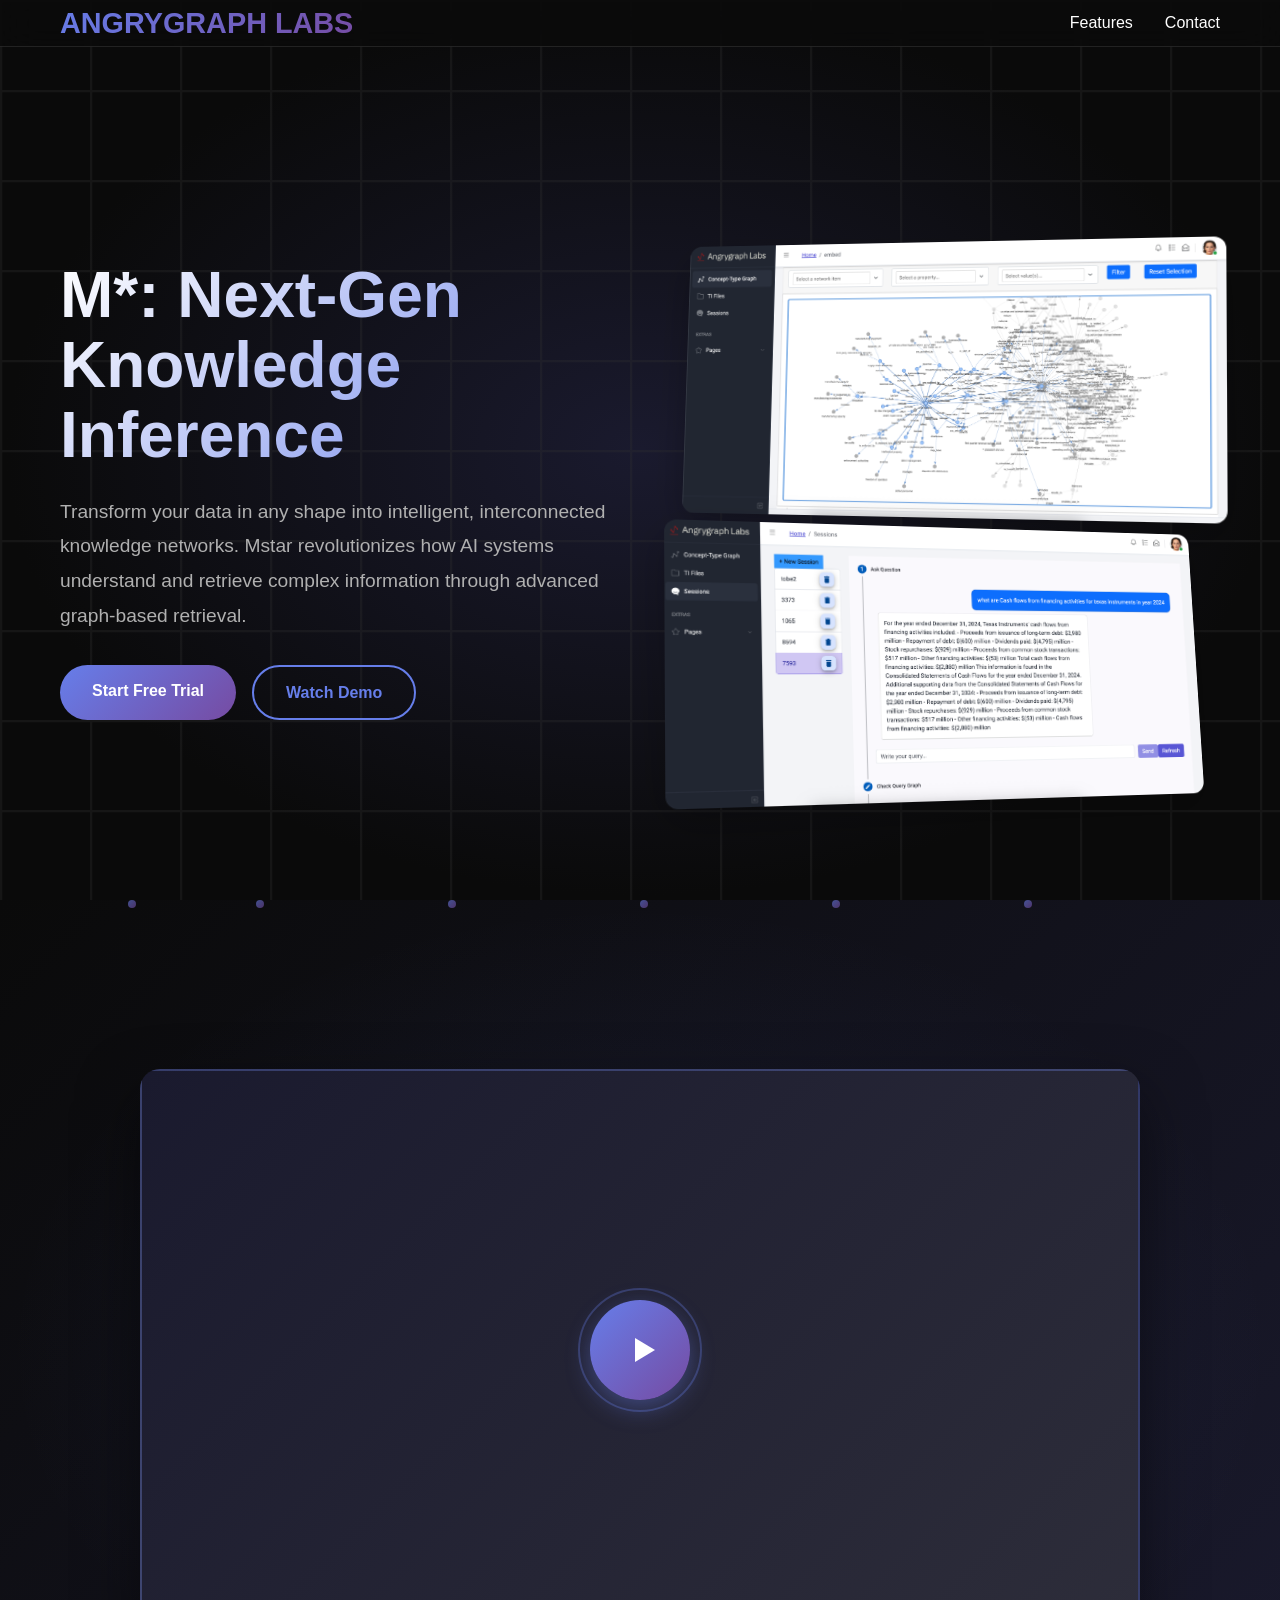
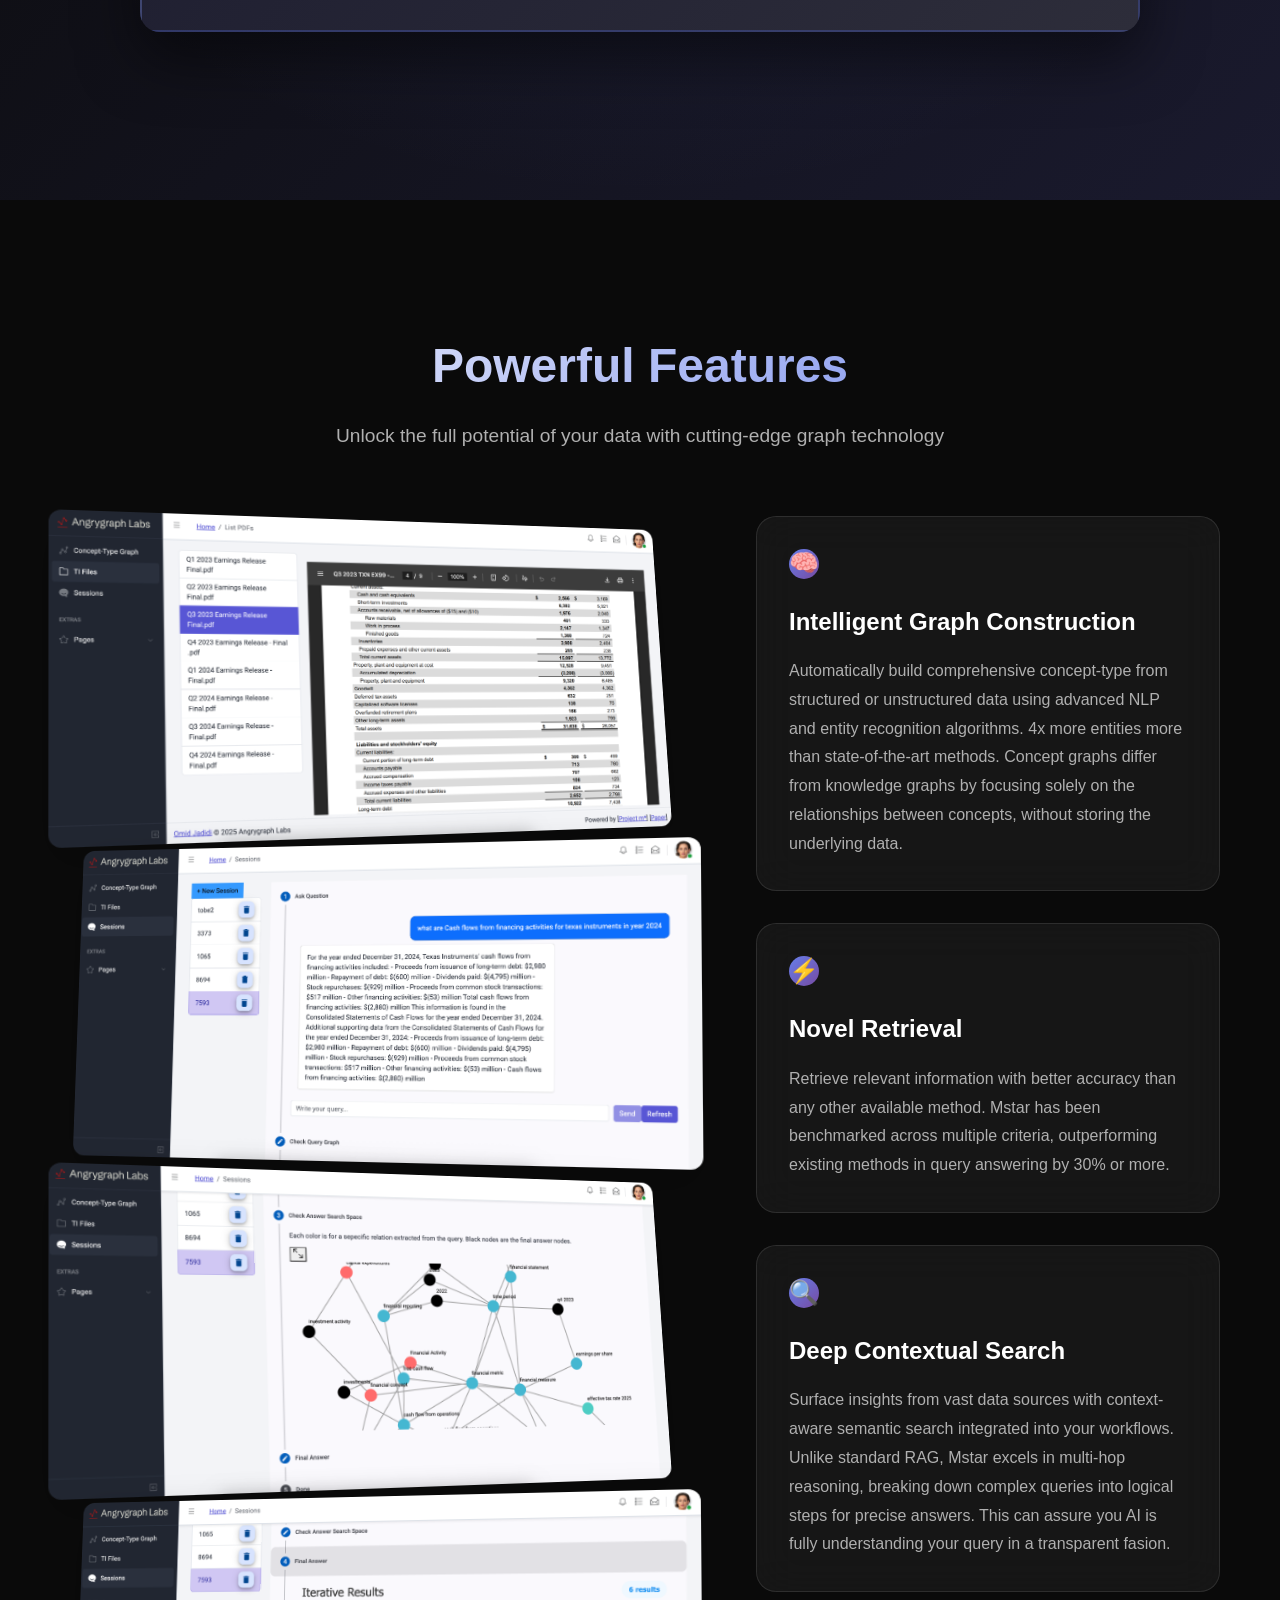
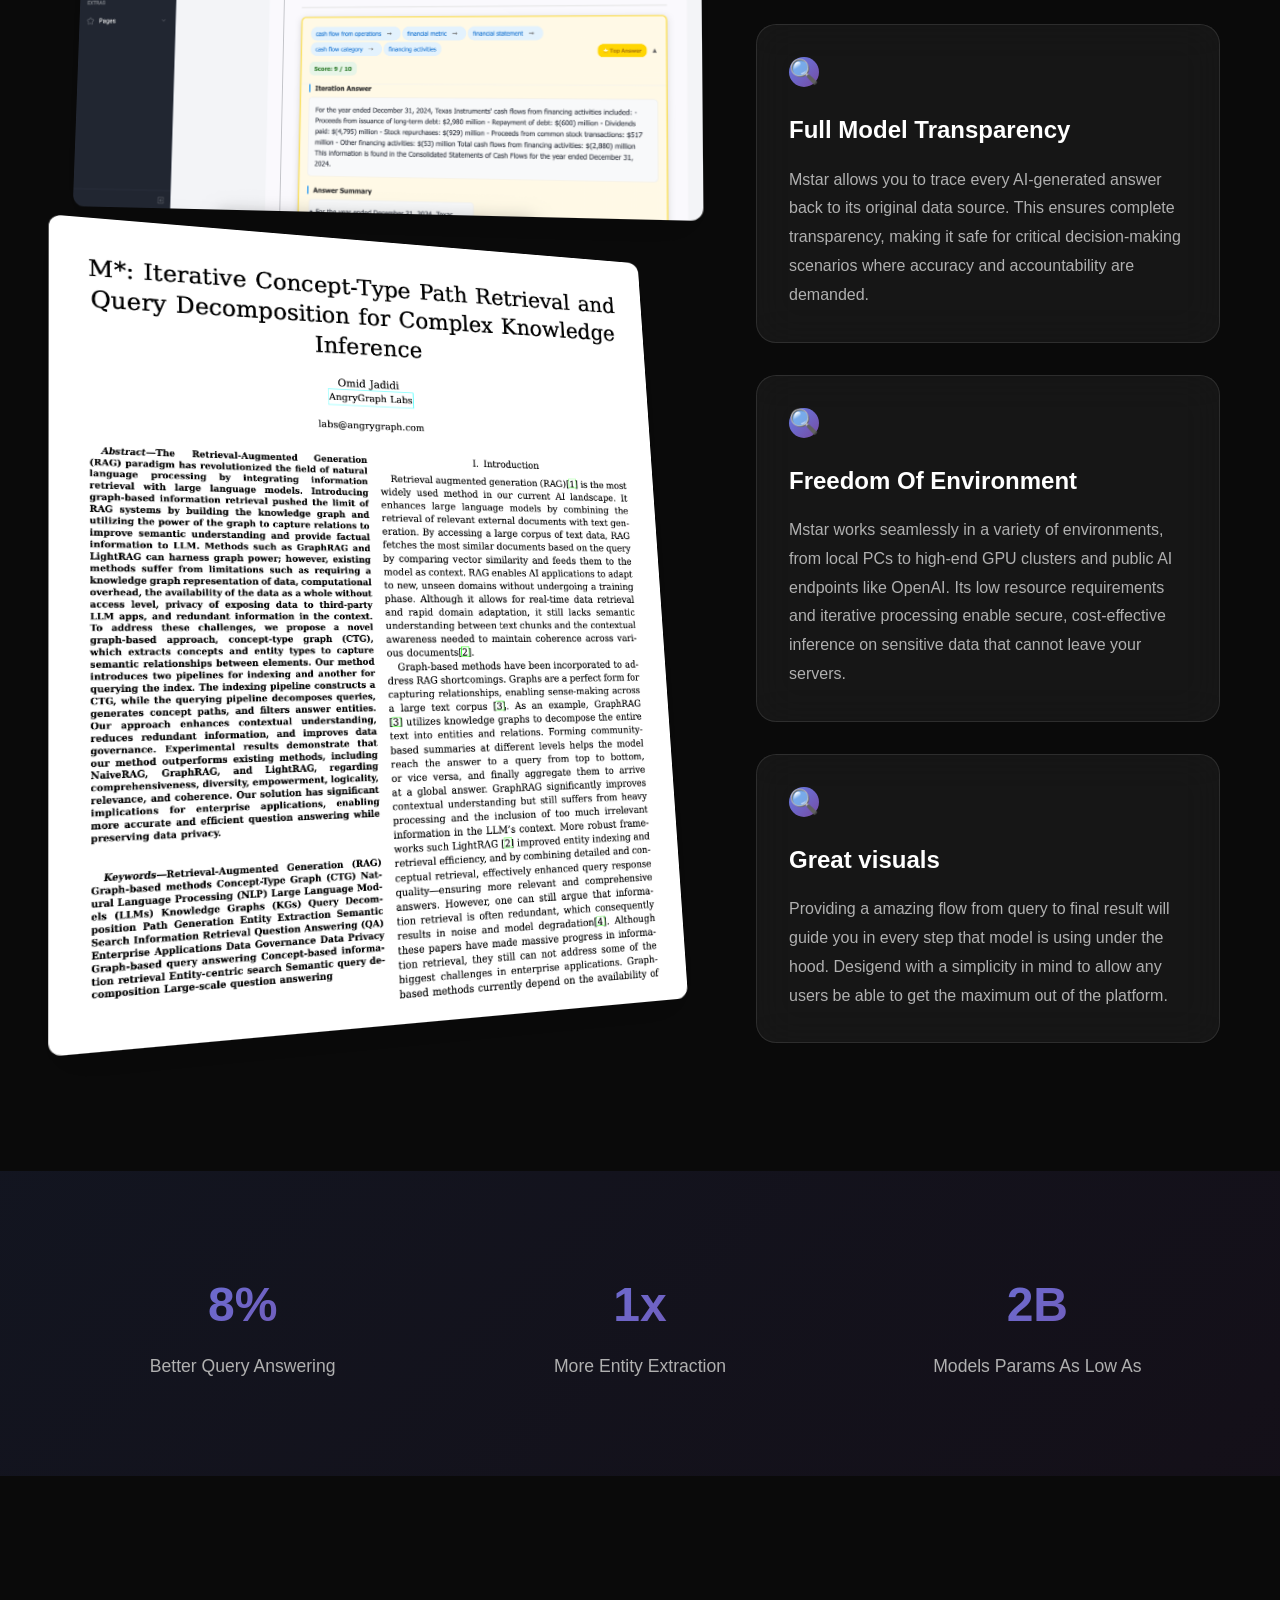
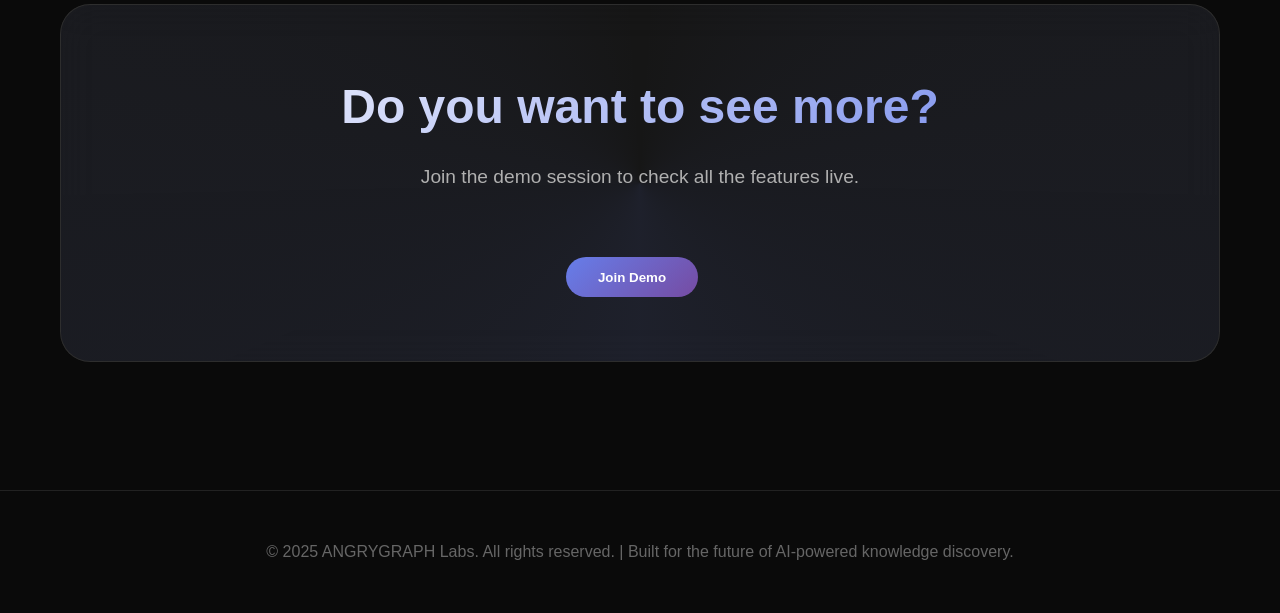
==== commit 2970a4ad: "adding demo" ====
--- a/index.html
+++ b/index.html
@@ -9,16 +9,16 @@
     content="Mstar AI transforms your data into intelligent knowledge networks using graph-based AI for advanced query answering and deep contextual search.">
   <meta name="keywords"
     content="Mstar AI, knowledge inference, graph-based AI, semantic search, concept graph, intelligent data insights, AI knowledge platform">
-<!-- Google tag (gtag.js) -->
-<script async src="https://www.googletagmanager.com/gtag/js?id=G-WN874R45JS"></script>
-<script>
-  window.dataLayer = window.dataLayer || [];
-  function gtag(){dataLayer.push(arguments);}
-  gtag('js', new Date());
-
-  gtag('config', 'G-WN874R45JS');
-</script> 
- <meta http-equiv="X-UA-Compatible" content="IE=edge">
+  <!-- Google tag (gtag.js) -->
+  <script async src="https://www.googletagmanager.com/gtag/js?id=G-WN874R45JS"></script>
+  <script>
+    window.dataLayer = window.dataLayer || [];
+    function gtag() { dataLayer.push(arguments); }
+    gtag('js', new Date());
+
+    gtag('config', 'G-WN874R45JS');
+  </script>
+  <meta http-equiv="X-UA-Compatible" content="IE=edge">
   <script type="application/ld+json">
 {
   "@context": "https://schema.org",
@@ -80,7 +80,7 @@
               systems understand and retrieve complex information through advanced graph-based retrieval.</p>
             <div class="hero-buttons">
               <a href="#" class="cta-button">Start Free Trial</a>
-              <a href="#" class="btn-secondary">Watch Demo</a>
+              <a href="#demo" class="btn-secondary">Watch Demo</a>
             </div>
           </div>
           <div class="hero-visual">
@@ -88,6 +88,50 @@
             <img src="maingraph.png" alt="Mstar Application Screenshot" class="hero-image">
             <img src="qa.png" alt="Mstar Screenshot 2" class="hero-imagel">
 
+          </div>
+        </div>
+      </div>
+    </section>
+
+    <section class="video-demo" id="demo">
+      <div class="floating-elements">
+        <div class="floating-element"></div>
+        <div class="floating-element"></div>
+        <div class="floating-element"></div>
+        <div class="floating-element"></div>
+        <div class="floating-element"></div>
+        <div class="floating-element"></div>
+      </div>
+
+      <div class="video-container">
+        <div class="video-title">
+          <h2>See M* in Action</h2>
+          <p>Watch how M* works :P</p>
+        </div>
+
+        <div class="video-placeholder" onclick="playVideo()">
+          <div class="play-button"></div>
+        </div>
+
+        <div class="video-overlay" id="videoOverlay">
+          <button class="close-video" onclick="closeVideo()">✕</button>
+          <div style="color: #fff; text-align: center; font-size: 1.2rem;">
+            <p>🎬 Video demo would play here</p>
+            <p style="color: #b0b0b0; font-size: 1rem; margin-top: 1rem;">
+              <!-- Replace placeholder text with actual video -->
+              <!-- <video id="demoVideo" muted playsinline controls preload="metadata">
+                <source src="input.mp4" type="video/mp4">
+                Your browser does not support the video tag.
+              </video> -->
+            <div class="video-wrapper">
+              <iframe id="demoVideo"
+                src="https://www.youtube.com/embed/fSd1ADT9sb0?si=V8yB-mWxcVa_PyU1?autoplay=1&mute=1"
+                title="YouTube video player" frameborder="0"
+                allow="accelerometer; autoplay; clipboard-write; encrypted-media; gyroscope; picture-in-picture"
+                allowfullscreen>
+              </iframe>
+            </div>
+            </p>
           </div>
         </div>
       </div>
@@ -215,6 +259,50 @@
       </div>
     </section>
   </main>
+  <script>
+    function playVideo() {
+      const videoOverlay = document.getElementById('videoOverlay');
+      const video = document.getElementById('demoVideo');
+
+      videoOverlay.classList.add('active');
+
+      // Auto-play the video when overlay opens
+      video.play().catch(e => {
+        console.log('Auto-play was prevented:', e);
+      });
+
+      // Pause background animations for better performance
+      document.body.style.animationPlayState = 'paused';
+    }
+
+    function closeVideo() {
+      const videoOverlay = document.getElementById('videoOverlay');
+      const video = document.getElementById('demoVideo');
+
+      videoOverlay.classList.remove('active');
+
+      // Pause and reset video
+      video.pause();
+      video.currentTime = 0;
+
+      // Resume background animations
+      document.body.style.animationPlayState = 'running';
+    }
+
+    // Close video when clicking outside the video element
+    document.getElementById('videoOverlay').addEventListener('click', function (e) {
+      if (e.target === this) {
+        closeVideo();
+      }
+    });
+
+    // Close video with Escape key
+    document.addEventListener('keydown', function (e) {
+      if (e.key === 'Escape' && document.getElementById('videoOverlay').classList.contains('active')) {
+        closeVideo();
+      }
+    });
+  </script>
 
   <footer>
     <div class="container">
@@ -223,4 +311,4 @@
   </footer>
 </body>
 
-</html>
+</html>
--- a/assets/index-DB_3HkZQ.css
+++ b/assets/index-DB_3HkZQ.css
@@ -1 +1,898 @@
-*{margin:0;padding:0;box-sizing:border-box}body{font-family:Inter,-apple-system,BlinkMacSystemFont,sans-serif;line-height:1.6;color:#fff;background:#0a0a0a;overflow-x:hidden}.container{max-width:1200px;margin:0 auto;padding:0 20px}.bg-animation{position:fixed;top:0;left:0;width:100%;height:100%;z-index:-1;background:radial-gradient(ellipse at center,#1a1a2e,#0a0a0a 70%)}.bg-animation:before{content:"";position:absolute;top:0;left:0;width:100%;height:100%;background:url('data:image/svg+xml,<svg xmlns="http://www.w3.org/2000/svg" viewBox="0 0 100 100"><defs><pattern id="grid" width="10" height="10" patternUnits="userSpaceOnUse"><path d="M 10 0 L 0 0 0 10" fill="none" stroke="%23333" stroke-width="0.5" opacity="0.3"/></pattern></defs><rect width="100" height="100" fill="url(%23grid)"/></svg>');animation:gridMove 20s linear infinite}@keyframes gridMove{0%{transform:translate(0)}to{transform:translate(10px,10px)}}header{position:fixed;top:0;width:100%;z-index:1000;background:#0a0a0acc;-webkit-backdrop-filter:blur(20px);backdrop-filter:blur(20px);border-bottom:1px solid rgba(255,255,255,.1);transition:all .3s ease}nav{display:flex;justify-content:space-between;align-items:center;padding:1rem 0}.logo{font-size:1.8rem;font-weight:800;background:linear-gradient(135deg,#667eea,#764ba2);-webkit-background-clip:text;-webkit-text-fill-color:transparent;background-clip:text}.nav-links{display:flex;list-style:none;gap:2rem}.nav-links a{color:#fff;text-decoration:none;transition:all .3s ease;position:relative}.nav-links a:hover{color:#667eea}.nav-links a:after{content:"";position:absolute;bottom:-5px;left:0;width:0;height:2px;background:linear-gradient(135deg,#667eea,#764ba2);transition:width .3s ease}.nav-links a:hover:after{width:100%}.cta-button{background:linear-gradient(135deg,#667eea,#764ba2);color:#fff;padding:.8rem 2rem;border:none;border-radius:50px;font-weight:600;cursor:pointer;transition:all .3s ease;text-decoration:none;display:inline-block}.cta-button:hover{transform:translateY(-2px);box-shadow:0 10px 30px #667eea4d}.hero{min-height:100vh;display:flex;align-items:center;position:relative;padding-top:80px}.hero-content{display:grid;grid-template-columns:1fr 1fr;gap:4rem;align-items:center}.hero-text h1{font-size:clamp(3rem,5vw,5rem);font-weight:800;margin-bottom:1.5rem;background:linear-gradient(135deg,#fff,#667eea);-webkit-background-clip:text;-webkit-text-fill-color:transparent;background-clip:text;line-height:1.1}.hero-text p{font-size:1.2rem;color:#b0b0b0;margin-bottom:2rem;line-height:1.8}.hero-buttons{display:flex;gap:1rem;flex-wrap:wrap}.btn-secondary{background:transparent;color:#667eea;padding:.8rem 2rem;border:2px solid #667eea;border-radius:50px;font-weight:600;cursor:pointer;transition:all .3s ease;text-decoration:none;display:inline-block}.btn-secondary:hover{background:#667eea;color:#fff;transform:translateY(-2px)}.hero-visual{position:relative;height:500px}.hero-image{max-width:100%;border-radius:12px;box-shadow:0 15px 40px #00000040;transform:perspective(1200px) rotateY(-10deg) rotateX(5deg);opacity:0;animation:fadeInRight 1.2s ease-out forwards}@keyframes fadeInRight{0%{opacity:0;transform:translate(60px) perspective(1200px) rotateY(-15deg) rotateX(5deg)}to{opacity:1;transform:translate(0) perspective(1200px) rotateY(-10deg) rotateX(5deg)}}.features-grid{display:grid;grid-template-columns:repeat(auto-fit,minmax(350px,1fr));gap:2rem}.feature-card{background:#ffffff0d;-webkit-backdrop-filter:blur(20px);backdrop-filter:blur(20px);border:1px solid rgba(255,255,255,.1);border-radius:20px;padding:2rem;transition:all .3s ease;position:relative;overflow:hidden}.feature-card:before{content:"";position:absolute;top:0;left:-100%;width:100%;height:100%;background:linear-gradient(90deg,transparent,rgba(102,126,234,.1),transparent);transition:left .5s ease}.feature-card:hover:before{left:100%}.feature-card:hover{transform:translateY(-10px);border-color:#667eea4d;box-shadow:0 20px 40px #667eea1a}.feature-icon{width:30px;height:30px;background:linear-gradient(135deg,#667eea,#764ba2);border-radius:15px;display:flex;align-items:center;justify-content:center;margin-bottom:1.5rem;font-size:1.5rem}.feature-card h3{font-size:1.5rem;font-weight:700;margin-bottom:1rem;color:#fff}.feature-card p{color:#b0b0b0;line-height:1.8}.stats{padding:6rem 0;background:linear-gradient(135deg,#667eea1a,#764ba21a)}.stats-grid{display:grid;grid-template-columns:repeat(auto-fit,minmax(250px,1fr));gap:2rem;text-align:center}.stat-item h3{font-size:3rem;font-weight:800;background:linear-gradient(135deg,#667eea,#764ba2);-webkit-background-clip:text;-webkit-text-fill-color:transparent;background-clip:text;margin-bottom:.5rem}.stat-item p{color:#b0b0b0;font-size:1.1rem}.cta-section{padding:8rem 0;text-align:center}.cta-content{background:#ffffff0d;-webkit-backdrop-filter:blur(20px);backdrop-filter:blur(20px);border:1px solid rgba(255,255,255,.1);border-radius:30px;padding:4rem 2rem;position:relative;overflow:hidden}.cta-content:before{content:"";position:absolute;top:-50%;left:-50%;width:200%;height:200%;background:conic-gradient(from 0deg,transparent,rgba(102,126,234,.1),transparent);animation:rotate 20s linear infinite}@keyframes rotate{0%{transform:rotate(0)}to{transform:rotate(360deg)}}.cta-content>*{position:relative;z-index:1}footer{padding:3rem 0;border-top:1px solid rgba(255,255,255,.1);text-align:center;color:#666}@media (max-width: 768px){.hero-content{grid-template-columns:1fr;text-align:center}.nav-links{display:none}.hero-buttons{justify-content:center}}.features{padding:8rem 0;position:relative}.section-title{text-align:center;font-size:3rem;font-weight:800;margin-bottom:1rem;background:linear-gradient(135deg,#fff,#667eea);-webkit-background-clip:text;-webkit-text-fill-color:transparent;background-clip:text}.section-subtitle{text-align:center;font-size:1.2rem;color:#b0b0b0;margin-bottom:4rem}.features-content{display:flex;gap:4rem;align-items:flex-start;flex-direction:row-reverse}.features-list{flex:0 0 40%;display:flex;flex-direction:column;gap:2rem}.feature-card{background:#ffffff0d;-webkit-backdrop-filter:blur(20px);backdrop-filter:blur(20px);border:1px solid rgba(255,255,255,.1);border-radius:20px;padding:2rem;transition:all .3s ease;position:relative;overflow:hidden;opacity:0;transform:translateY(40px);animation:fadeInUp .8s ease forwards}.feature-card:nth-child(1){animation-delay:.2s}.feature-card:nth-child(2){animation-delay:.6s}.feature-card:nth-child(3){animation-delay:1s}.feature-card:nth-child(4){animation-delay:1.4s}@keyframes fadeInUp{0%{opacity:0;transform:translateY(40px)}to{opacity:1;transform:translateY(0)}}.features-visual{flex:1;position:relative;display:flex;justify-content:center;align-items:center}.feature-image{max-width:90%;border-radius:20px;box-shadow:0 12px 30px #0003;position:absolute;opacity:0;animation:fadeInLeft 1s ease forwards}.feature-image.img1{z-index:2;transform:translate(0) rotate(-3deg);animation-delay:1.4s}.feature-image.img2{z-index:1;transform:translate(40px,40px) rotate(3deg) scale(.95);animation-delay:1.8s}@keyframes fadeInLeft{0%{opacity:0;transform:translate(-60px) rotate(-5deg) scale(.9)}to{opacity:1}}.hero-visuall{position:relative;height:500px}.hero-imagel{max-width:100%;border-radius:12px;box-shadow:0 15px 40px #00000040;transform:perspective(1200px) rotateY(10deg) rotateX(-15deg);opacity:0;animation:fadeInLeft 1.2s ease-out forwards}@keyframes fadeInLeft{0%{opacity:0;transform:translate(60px) perspective(1200px) rotateY(15deg) rotateX(5deg)}to{opacity:1;transform:translate(0) perspective(1200px) rotateY(15deg) rotateX(8deg)}}
+* {
+    margin: 0;
+    padding: 0;
+    box-sizing: border-box
+}
+
+body {
+    font-family: Inter, -apple-system, BlinkMacSystemFont, sans-serif;
+    line-height: 1.6;
+    color: #fff;
+    background: #0a0a0a;
+    overflow-x: hidden
+}
+
+.container {
+    max-width: 1200px;
+    margin: 0 auto;
+    padding: 0 20px
+}
+
+.bg-animation {
+    position: fixed;
+    top: 0;
+    left: 0;
+    width: 100%;
+    height: 100%;
+    z-index: -1;
+    background: radial-gradient(ellipse at center, #1a1a2e, #0a0a0a 70%)
+}
+
+.bg-animation:before {
+    content: "";
+    position: absolute;
+    top: 0;
+    left: 0;
+    width: 100%;
+    height: 100%;
+    background: url('data:image/svg+xml,<svg xmlns="http://www.w3.org/2000/svg" viewBox="0 0 100 100"><defs><pattern id="grid" width="10" height="10" patternUnits="userSpaceOnUse"><path d="M 10 0 L 0 0 0 10" fill="none" stroke="%23333" stroke-width="0.5" opacity="0.3"/></pattern></defs><rect width="100" height="100" fill="url(%23grid)"/></svg>');
+    animation: gridMove 20s linear infinite
+}
+
+@keyframes gridMove {
+    0% {
+        transform: translate(0)
+    }
+
+    to {
+        transform: translate(10px, 10px)
+    }
+}
+
+header {
+    position: fixed;
+    top: 0;
+    width: 100%;
+    z-index: 1000;
+    background: #0a0a0acc;
+    -webkit-backdrop-filter: blur(20px);
+    backdrop-filter: blur(20px);
+    border-bottom: 1px solid rgba(255, 255, 255, .1);
+    transition: all .3s ease
+}
+
+nav {
+    display: flex;
+    justify-content: space-between;
+    align-items: center;
+    padding: 1rem 0
+}
+
+.logo {
+    font-size: 1.8rem;
+    font-weight: 800;
+    background: linear-gradient(135deg, #667eea, #764ba2);
+    -webkit-background-clip: text;
+    -webkit-text-fill-color: transparent;
+    background-clip: text
+}
+
+.nav-links {
+    display: flex;
+    list-style: none;
+    gap: 2rem
+}
+
+.nav-links a {
+    color: #fff;
+    text-decoration: none;
+    transition: all .3s ease;
+    position: relative
+}
+
+.nav-links a:hover {
+    color: #667eea
+}
+
+.nav-links a:after {
+    content: "";
+    position: absolute;
+    bottom: -5px;
+    left: 0;
+    width: 0;
+    height: 2px;
+    background: linear-gradient(135deg, #667eea, #764ba2);
+    transition: width .3s ease
+}
+
+.nav-links a:hover:after {
+    width: 100%
+}
+
+.cta-button {
+    background: linear-gradient(135deg, #667eea, #764ba2);
+    color: #fff;
+    padding: .8rem 2rem;
+    border: none;
+    border-radius: 50px;
+    font-weight: 600;
+    cursor: pointer;
+    transition: all .3s ease;
+    text-decoration: none;
+    display: inline-block
+}
+
+.cta-button:hover {
+    transform: translateY(-2px);
+    box-shadow: 0 10px 30px #667eea4d
+}
+
+.hero {
+    min-height: 100vh;
+    display: flex;
+    align-items: center;
+    position: relative;
+    padding-top: 80px
+}
+
+.hero-content {
+    display: grid;
+    grid-template-columns: 1fr 1fr;
+    gap: 4rem;
+    align-items: center
+}
+
+.hero-text h1 {
+    font-size: clamp(3rem, 5vw, 5rem);
+    font-weight: 800;
+    margin-bottom: 1.5rem;
+    background: linear-gradient(135deg, #fff, #667eea);
+    -webkit-background-clip: text;
+    -webkit-text-fill-color: transparent;
+    background-clip: text;
+    line-height: 1.1
+}
+
+.hero-text p {
+    font-size: 1.2rem;
+    color: #b0b0b0;
+    margin-bottom: 2rem;
+    line-height: 1.8
+}
+
+.hero-buttons {
+    display: flex;
+    gap: 1rem;
+    flex-wrap: wrap
+}
+
+.btn-secondary {
+    background: transparent;
+    color: #667eea;
+    padding: .8rem 2rem;
+    border: 2px solid #667eea;
+    border-radius: 50px;
+    font-weight: 600;
+    cursor: pointer;
+    transition: all .3s ease;
+    text-decoration: none;
+    display: inline-block
+}
+
+.btn-secondary:hover {
+    background: #667eea;
+    color: #fff;
+    transform: translateY(-2px)
+}
+
+.hero-visual {
+    position: relative;
+    height: 500px
+}
+
+.hero-image {
+    max-width: 100%;
+    border-radius: 12px;
+    box-shadow: 0 15px 40px #00000040;
+    transform: perspective(1200px) rotateY(-10deg) rotateX(5deg);
+    opacity: 0;
+    animation: fadeInRight 1.2s ease-out forwards
+}
+
+@keyframes fadeInRight {
+    0% {
+        opacity: 0;
+        transform: translate(60px) perspective(1200px) rotateY(-15deg) rotateX(5deg)
+    }
+
+    to {
+        opacity: 1;
+        transform: translate(0) perspective(1200px) rotateY(-10deg) rotateX(5deg)
+    }
+}
+
+.features-grid {
+    display: grid;
+    grid-template-columns: repeat(auto-fit, minmax(350px, 1fr));
+    gap: 2rem
+}
+
+.feature-card {
+    background: #ffffff0d;
+    -webkit-backdrop-filter: blur(20px);
+    backdrop-filter: blur(20px);
+    border: 1px solid rgba(255, 255, 255, .1);
+    border-radius: 20px;
+    padding: 2rem;
+    transition: all .3s ease;
+    position: relative;
+    overflow: hidden
+}
+
+.feature-card:before {
+    content: "";
+    position: absolute;
+    top: 0;
+    left: -100%;
+    width: 100%;
+    height: 100%;
+    background: linear-gradient(90deg, transparent, rgba(102, 126, 234, .1), transparent);
+    transition: left .5s ease
+}
+
+.feature-card:hover:before {
+    left: 100%
+}
+
+.feature-card:hover {
+    transform: translateY(-10px);
+    border-color: #667eea4d;
+    box-shadow: 0 20px 40px #667eea1a
+}
+
+.feature-icon {
+    width: 30px;
+    height: 30px;
+    background: linear-gradient(135deg, #667eea, #764ba2);
+    border-radius: 15px;
+    display: flex;
+    align-items: center;
+    justify-content: center;
+    margin-bottom: 1.5rem;
+    font-size: 1.5rem
+}
+
+.feature-card h3 {
+    font-size: 1.5rem;
+    font-weight: 700;
+    margin-bottom: 1rem;
+    color: #fff
+}
+
+.feature-card p {
+    color: #b0b0b0;
+    line-height: 1.8
+}
+
+.stats {
+    padding: 6rem 0;
+    background: linear-gradient(135deg, #667eea1a, #764ba21a)
+}
+
+.stats-grid {
+    display: grid;
+    grid-template-columns: repeat(auto-fit, minmax(250px, 1fr));
+    gap: 2rem;
+    text-align: center
+}
+
+.stat-item h3 {
+    font-size: 3rem;
+    font-weight: 800;
+    background: linear-gradient(135deg, #667eea, #764ba2);
+    -webkit-background-clip: text;
+    -webkit-text-fill-color: transparent;
+    background-clip: text;
+    margin-bottom: .5rem
+}
+
+.stat-item p {
+    color: #b0b0b0;
+    font-size: 1.1rem
+}
+
+.cta-section {
+    padding: 8rem 0;
+    text-align: center
+}
+
+.cta-content {
+    background: #ffffff0d;
+    -webkit-backdrop-filter: blur(20px);
+    backdrop-filter: blur(20px);
+    border: 1px solid rgba(255, 255, 255, .1);
+    border-radius: 30px;
+    padding: 4rem 2rem;
+    position: relative;
+    overflow: hidden
+}
+
+.cta-content:before {
+    content: "";
+    position: absolute;
+    top: -50%;
+    left: -50%;
+    width: 200%;
+    height: 200%;
+    background: conic-gradient(from 0deg, transparent, rgba(102, 126, 234, .1), transparent);
+    animation: rotate 20s linear infinite
+}
+
+@keyframes rotate {
+    0% {
+        transform: rotate(0)
+    }
+
+    to {
+        transform: rotate(360deg)
+    }
+}
+
+.cta-content>* {
+    position: relative;
+    z-index: 1
+}
+
+footer {
+    padding: 3rem 0;
+    border-top: 1px solid rgba(255, 255, 255, .1);
+    text-align: center;
+    color: #666
+}
+
+@media (max-width: 768px) {
+    .hero-content {
+        grid-template-columns: 1fr;
+        text-align: center
+    }
+
+    .nav-links {
+        display: none
+    }
+
+    .hero-buttons {
+        justify-content: center
+    }
+}
+
+.features {
+    padding: 8rem 0;
+    position: relative
+}
+
+.section-title {
+    text-align: center;
+    font-size: 3rem;
+    font-weight: 800;
+    margin-bottom: 1rem;
+    background: linear-gradient(135deg, #fff, #667eea);
+    -webkit-background-clip: text;
+    -webkit-text-fill-color: transparent;
+    background-clip: text
+}
+
+.section-subtitle {
+    text-align: center;
+    font-size: 1.2rem;
+    color: #b0b0b0;
+    margin-bottom: 4rem
+}
+
+.features-content {
+    display: flex;
+    gap: 4rem;
+    align-items: flex-start;
+    flex-direction: row-reverse
+}
+
+.features-list {
+    flex: 0 0 40%;
+    display: flex;
+    flex-direction: column;
+    gap: 2rem
+}
+
+.feature-card {
+    background: #ffffff0d;
+    -webkit-backdrop-filter: blur(20px);
+    backdrop-filter: blur(20px);
+    border: 1px solid rgba(255, 255, 255, .1);
+    border-radius: 20px;
+    padding: 2rem;
+    transition: all .3s ease;
+    position: relative;
+    overflow: hidden;
+    opacity: 0;
+    transform: translateY(40px);
+    animation: fadeInUp .8s ease forwards
+}
+
+.feature-card:nth-child(1) {
+    animation-delay: .2s
+}
+
+.feature-card:nth-child(2) {
+    animation-delay: .6s
+}
+
+.feature-card:nth-child(3) {
+    animation-delay: 1s
+}
+
+.feature-card:nth-child(4) {
+    animation-delay: 1.4s
+}
+
+@keyframes fadeInUp {
+    0% {
+        opacity: 0;
+        transform: translateY(40px)
+    }
+
+    to {
+        opacity: 1;
+        transform: translateY(0)
+    }
+}
+
+.features-visual {
+    flex: 1;
+    position: relative;
+    display: flex;
+    justify-content: center;
+    align-items: center
+}
+
+.feature-image {
+    max-width: 90%;
+    border-radius: 20px;
+    box-shadow: 0 12px 30px #0003;
+    position: absolute;
+    opacity: 0;
+    animation: fadeInLeft 1s ease forwards
+}
+
+.feature-image.img1 {
+    z-index: 2;
+    transform: translate(0) rotate(-3deg);
+    animation-delay: 1.4s
+}
+
+.feature-image.img2 {
+    z-index: 1;
+    transform: translate(40px, 40px) rotate(3deg) scale(.95);
+    animation-delay: 1.8s
+}
+
+@keyframes fadeInLeft {
+    0% {
+        opacity: 0;
+        transform: translate(-60px) rotate(-5deg) scale(.9)
+    }
+
+    to {
+        opacity: 1
+    }
+}
+
+.hero-visuall {
+    position: relative;
+    height: 500px
+}
+
+.hero-imagel {
+    max-width: 100%;
+    border-radius: 12px;
+    box-shadow: 0 15px 40px #00000040;
+    transform: perspective(1200px) rotateY(10deg) rotateX(-15deg);
+    opacity: 0;
+    animation: fadeInLeft 1.2s ease-out forwards
+}
+
+@keyframes fadeInLeft {
+    0% {
+        opacity: 0;
+        transform: translate(60px) perspective(1200px) rotateY(15deg) rotateX(5deg)
+    }
+
+    to {
+        opacity: 1;
+        transform: translate(0) perspective(1200px) rotateY(15deg) rotateX(8deg)
+    }
+}
+
+.video-demo {
+    position: relative;
+    min-height: 100vh;
+    display: flex;
+    align-items: center;
+    justify-content: center;
+    background: linear-gradient(135deg, #0a0a0a, #1a1a2e);
+    overflow: hidden;
+}
+
+.video-demo::before {
+    content: '';
+    position: absolute;
+    top: 0;
+    left: 0;
+    right: 0;
+    bottom: 0;
+    background: radial-gradient(ellipse at center, rgba(102, 126, 234, 0.1), transparent 70%);
+    pointer-events: none;
+}
+
+.video-container {
+    position: relative;
+    width: 90%;
+    max-width: 1000px;
+    aspect-ratio: 16/9;
+    border-radius: 20px;
+    overflow: hidden;
+    box-shadow: 0 25px 60px rgba(0, 0, 0, 0.5);
+    transform: scale(0.9);
+    opacity: 0;
+    animation: videoFadeIn 1.5s ease-out forwards;
+}
+
+@keyframes videoFadeIn {
+    0% {
+        opacity: 0;
+        transform: scale(0.9) translateY(30px);
+    }
+
+    100% {
+        opacity: 1;
+        transform: scale(1) translateY(0);
+    }
+}
+
+.video-placeholder {
+    width: 100%;
+    height: 100%;
+    background: linear-gradient(135deg, #1a1a2e, #2d2d3a);
+    display: flex;
+    align-items: center;
+    justify-content: center;
+    flex-direction: column;
+    position: relative;
+    border: 2px solid rgba(102, 126, 234, 0.3);
+}
+
+.play-button {
+    width: 100px;
+    height: 100px;
+    background: linear-gradient(135deg, #667eea, #764ba2);
+    border-radius: 50%;
+    display: flex;
+    align-items: center;
+    justify-content: center;
+    cursor: pointer;
+    transition: all 0.4s ease;
+    position: relative;
+    box-shadow: 0 8px 25px rgba(102, 126, 234, 0.4);
+}
+
+.play-button:hover {
+    transform: scale(1.1);
+    box-shadow: 0 12px 35px rgba(102, 126, 234, 0.6);
+}
+
+.play-button::before {
+    content: '';
+    position: absolute;
+    top: 50%;
+    left: 55%;
+    transform: translate(-50%, -50%);
+    width: 0;
+    height: 0;
+    border-left: 20px solid #fff;
+    border-top: 12px solid transparent;
+    border-bottom: 12px solid transparent;
+}
+
+.play-button::after {
+    content: '';
+    position: absolute;
+    top: 50%;
+    left: 50%;
+    transform: translate(-50%, -50%);
+    width: 120px;
+    height: 120px;
+    border: 2px solid rgba(102, 126, 234, 0.3);
+    border-radius: 50%;
+    animation: pulse 2s infinite;
+}
+
+@keyframes pulse {
+    0% {
+        transform: translate(-50%, -50%) scale(1);
+        opacity: 1;
+    }
+
+    100% {
+        transform: translate(-50%, -50%) scale(1.5);
+        opacity: 0;
+    }
+}
+
+.video-title {
+    position: absolute;
+    top: -80px;
+    left: 50%;
+    transform: translateX(-50%);
+    text-align: center;
+    width: 100%;
+}
+
+.video-title h2 {
+    font-size: 2.5rem;
+    font-weight: 800;
+    background: linear-gradient(135deg, #fff, #667eea);
+    -webkit-background-clip: text;
+    -webkit-text-fill-color: transparent;
+    background-clip: text;
+    margin-bottom: 1rem;
+}
+
+.video-title p {
+    color: #b0b0b0;
+    font-size: 1.2rem;
+}
+
+.video-overlay {
+    position: absolute;
+    top: 0;
+    left: 0;
+    right: 0;
+    bottom: 0;
+    background: rgba(0, 0, 0, 0.7);
+    display: flex;
+    align-items: center;
+    justify-content: center;
+    opacity: 0;
+    visibility: hidden;
+    transition: all 0.3s ease;
+    z-index: 10;
+}
+
+.video-overlay.active {
+    opacity: 1;
+    visibility: visible;
+}
+
+.close-video {
+    position: absolute;
+    top: 20px;
+    right: 20px;
+    width: 40px;
+    height: 40px;
+    background: rgba(255, 255, 255, 0.2);
+    border: none;
+    border-radius: 50%;
+    color: #fff;
+    font-size: 20px;
+    cursor: pointer;
+    transition: all 0.3s ease;
+}
+
+.close-video:hover {
+    background: rgba(255, 255, 255, 0.3);
+    transform: scale(1.1);
+}
+
+/* Floating elements animation */
+.floating-elements {
+    position: absolute;
+    top: 0;
+    left: 0;
+    right: 0;
+    bottom: 0;
+    pointer-events: none;
+    overflow: hidden;
+}
+
+.floating-element {
+    position: absolute;
+    width: 8px;
+    height: 8px;
+    background: linear-gradient(135deg, #667eea, #764ba2);
+    border-radius: 50%;
+    opacity: 0.6;
+    animation: float 15s infinite linear;
+}
+
+.floating-element:nth-child(1) {
+    left: 10%;
+    animation-delay: 0s;
+}
+
+.floating-element:nth-child(2) {
+    left: 20%;
+    animation-delay: 2s;
+}
+
+.floating-element:nth-child(3) {
+    left: 35%;
+    animation-delay: 4s;
+}
+
+.floating-element:nth-child(4) {
+    left: 50%;
+    animation-delay: 6s;
+}
+
+.floating-element:nth-child(5) {
+    left: 65%;
+    animation-delay: 8s;
+}
+
+.floating-element:nth-child(6) {
+    left: 80%;
+    animation-delay: 10s;
+}
+
+@keyframes float {
+    0% {
+        transform: translateY(100vh) scale(0);
+        opacity: 0;
+    }
+
+    10% {
+        opacity: 0.6;
+        transform: translateY(90vh) scale(1);
+    }
+
+    90% {
+        opacity: 0.6;
+        transform: translateY(-10vh) scale(1);
+    }
+
+    100% {
+        transform: translateY(-20vh) scale(0);
+        opacity: 0;
+    }
+}
+
+@media (max-width: 768px) {
+    .video-title h2 {
+        font-size: 2rem;
+    }
+
+    .video-title {
+        top: -60px;
+    }
+
+    .video-container {
+        width: 95%;
+    }
+
+    .play-button {
+        width: 80px;
+        height: 80px;
+    }
+
+    .play-button::before {
+        border-left: 16px solid #fff;
+        border-top: 10px solid transparent;
+        border-bottom: 10px solid transparent;
+    }
+}
+
+/* Add spacing between sections */
+.video-demo {
+    position: relative;
+    min-height: 100vh;
+    display: flex;
+    align-items: center;
+    justify-content: center;
+    background: linear-gradient(135deg, #0a0a0a, #1a1a2e);
+    overflow: hidden;
+    padding: 80px 0;
+    /* space above and below */
+}
+
+/* Video container */
+.video-container {
+    position: relative;
+    width: 90%;
+    max-width: 1000px;
+    aspect-ratio: 16/9;
+    border-radius: 20px;
+    overflow: hidden;
+    box-shadow: 0 25px 60px rgba(0, 0, 0, 0.5);
+    transform: scale(0.9);
+    opacity: 0;
+    animation: videoFadeIn 1.5s ease-out forwards;
+}
+
+/* Video overlay - fullscreen on click */
+.video-overlay {
+    position: fixed;
+    /* fullscreen */
+    top: 50%;
+    left: 50%;
+    width: 0;
+    height: 0;
+    background: rgba(0, 0, 0, 0.85);
+    display: flex;
+    justify-content: center;
+    align-items: center;
+    opacity: 0;
+    visibility: hidden;
+    overflow: hidden;
+    border-radius: 20px;
+    transition: all 0.5s ease;
+    z-index: 1000;
+}
+
+.video-overlay.active {
+    top: 0;
+    left: 0;
+    width: 100%;
+    height: 100%;
+    border-radius: 0;
+    opacity: 1;
+    visibility: visible;
+}
+
+/* Video inside overlay */
+#demoVideo {
+    max-width: 100%;
+    max-height: 100%;
+    width: auto;
+    height: auto;
+    border-radius: 12px;
+    box-shadow: 0 0 20px rgba(0, 0, 0, 0.7);
+    transition: all 0.5s ease;
+}
+
+/* Close button */
+.close-video {
+    position: absolute;
+    top: 20px;
+    right: 20px;
+    width: 40px;
+    height: 40px;
+    background: rgba(255, 255, 255, 0.2);
+    border: none;
+    border-radius: 50%;
+    color: #fff;
+    font-size: 20px;
+    cursor: pointer;
+    transition: all 0.3s ease;
+}
+
+.close-video:hover {
+    background: rgba(255, 255, 255, 0.3);
+    transform: scale(1.1);
+}
+
+.video-wrapper {
+    position: relative;
+    width: 100%;
+    padding-bottom: 56.25%;
+    /* 16:9 aspect ratio */
+    height: 0;
+}
+
+.video-wrapper iframe {
+    position: absolute;
+    top: 0;
+    left: 0;
+    width: 100%;
+    height: 100%;
+    border: 0;
+    border-radius: 12px;
+    /* optional styling */
+}
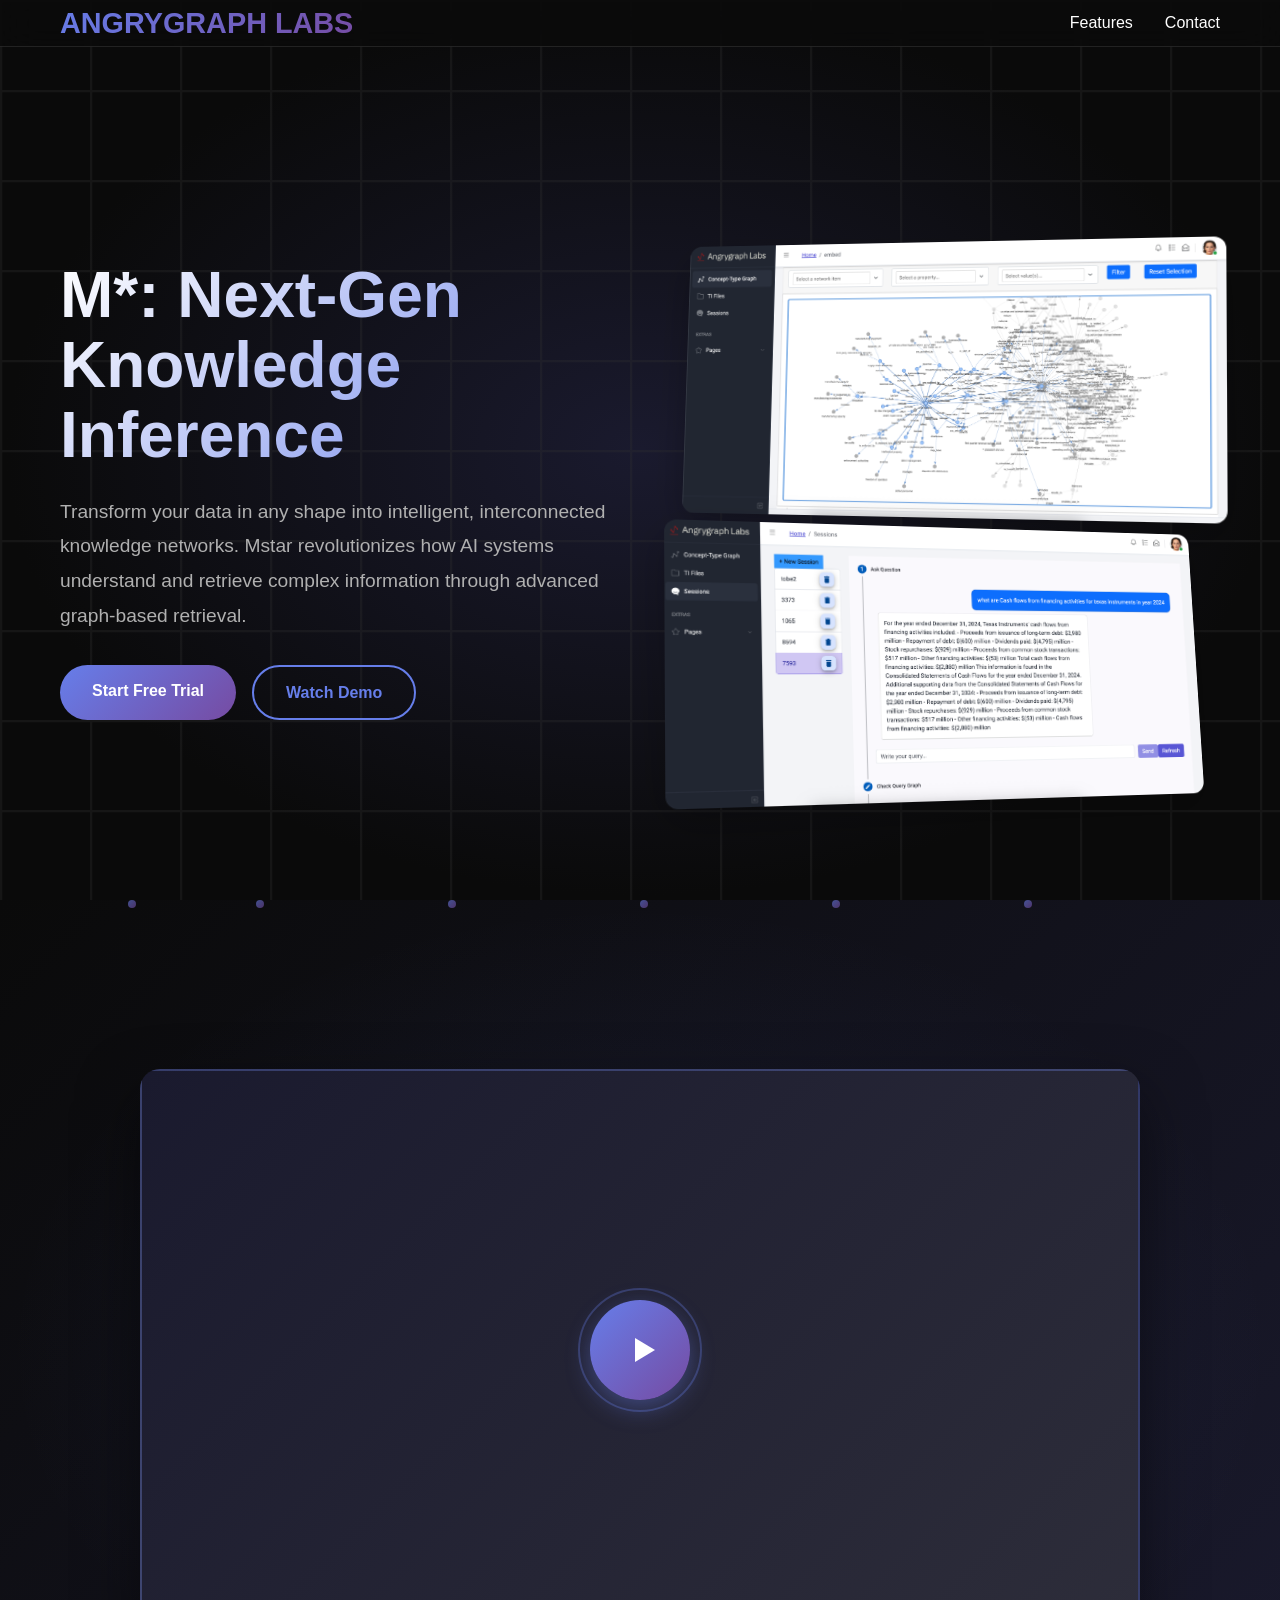
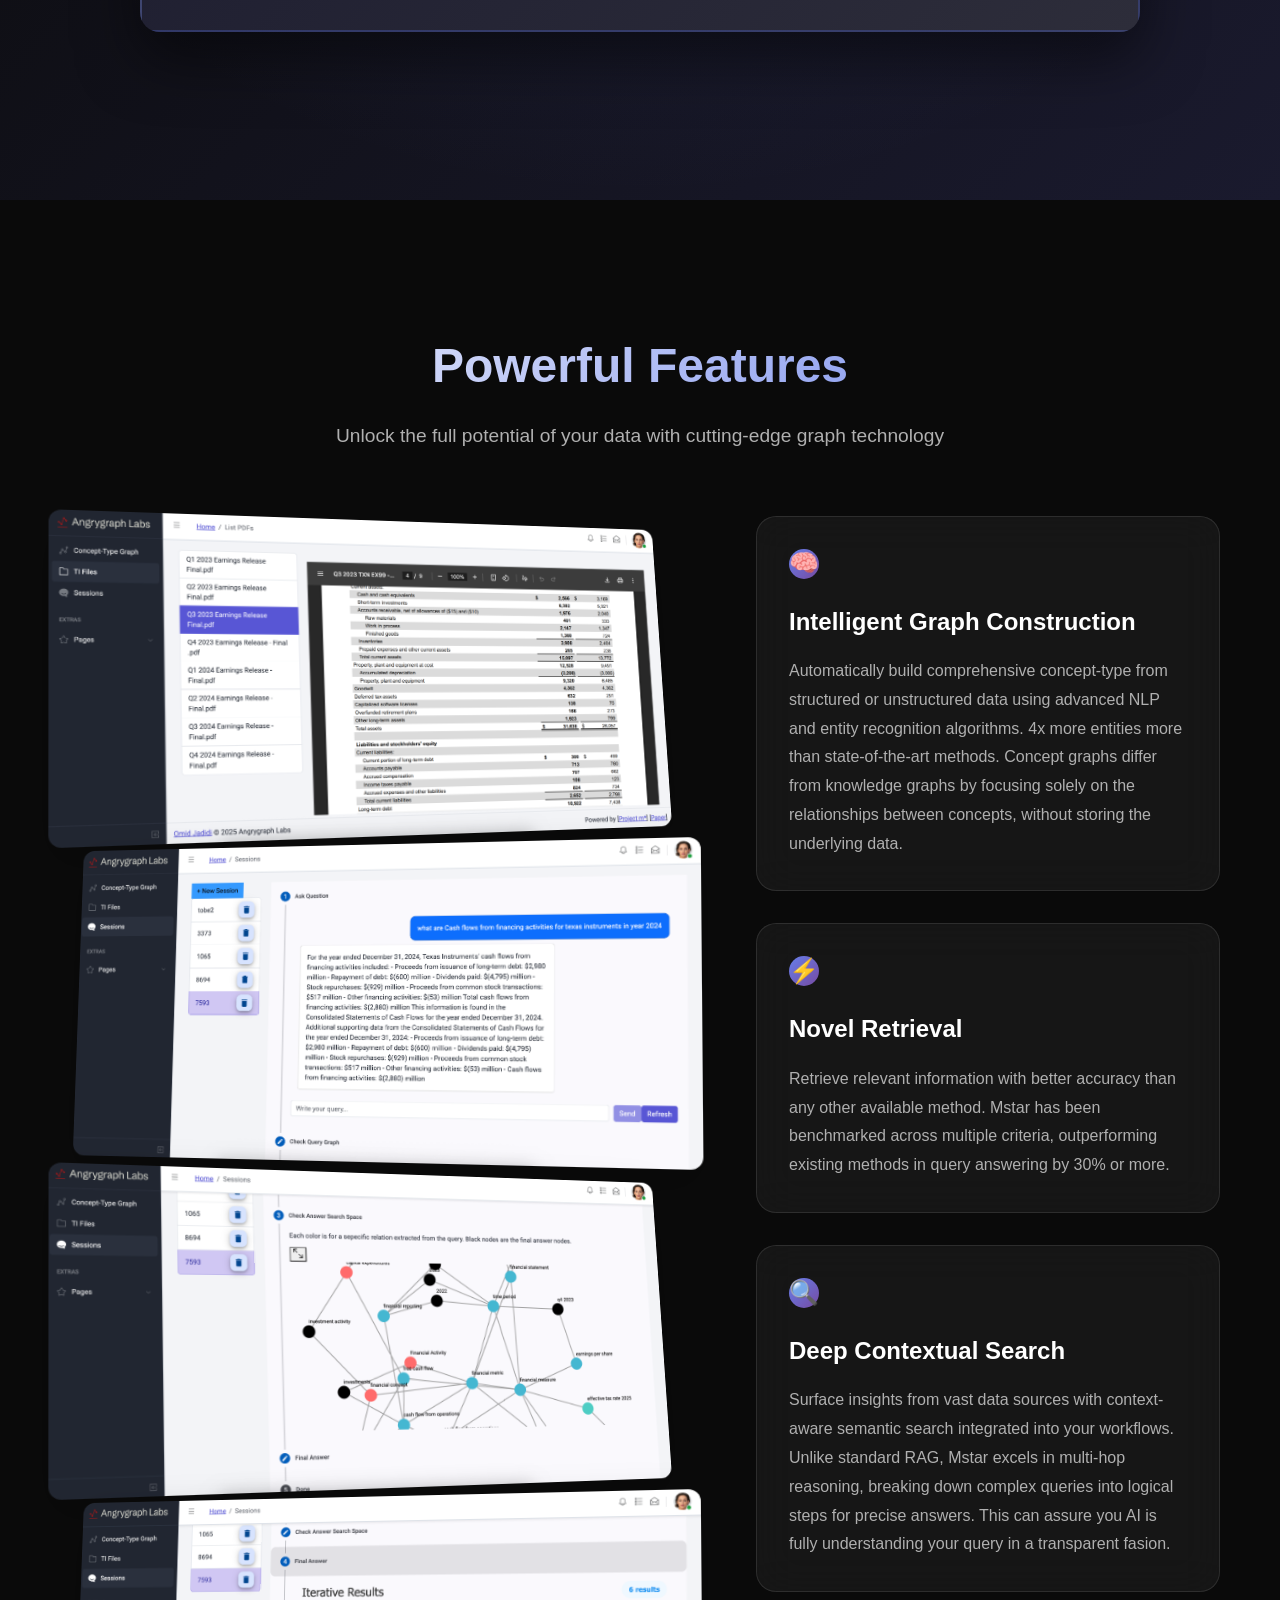
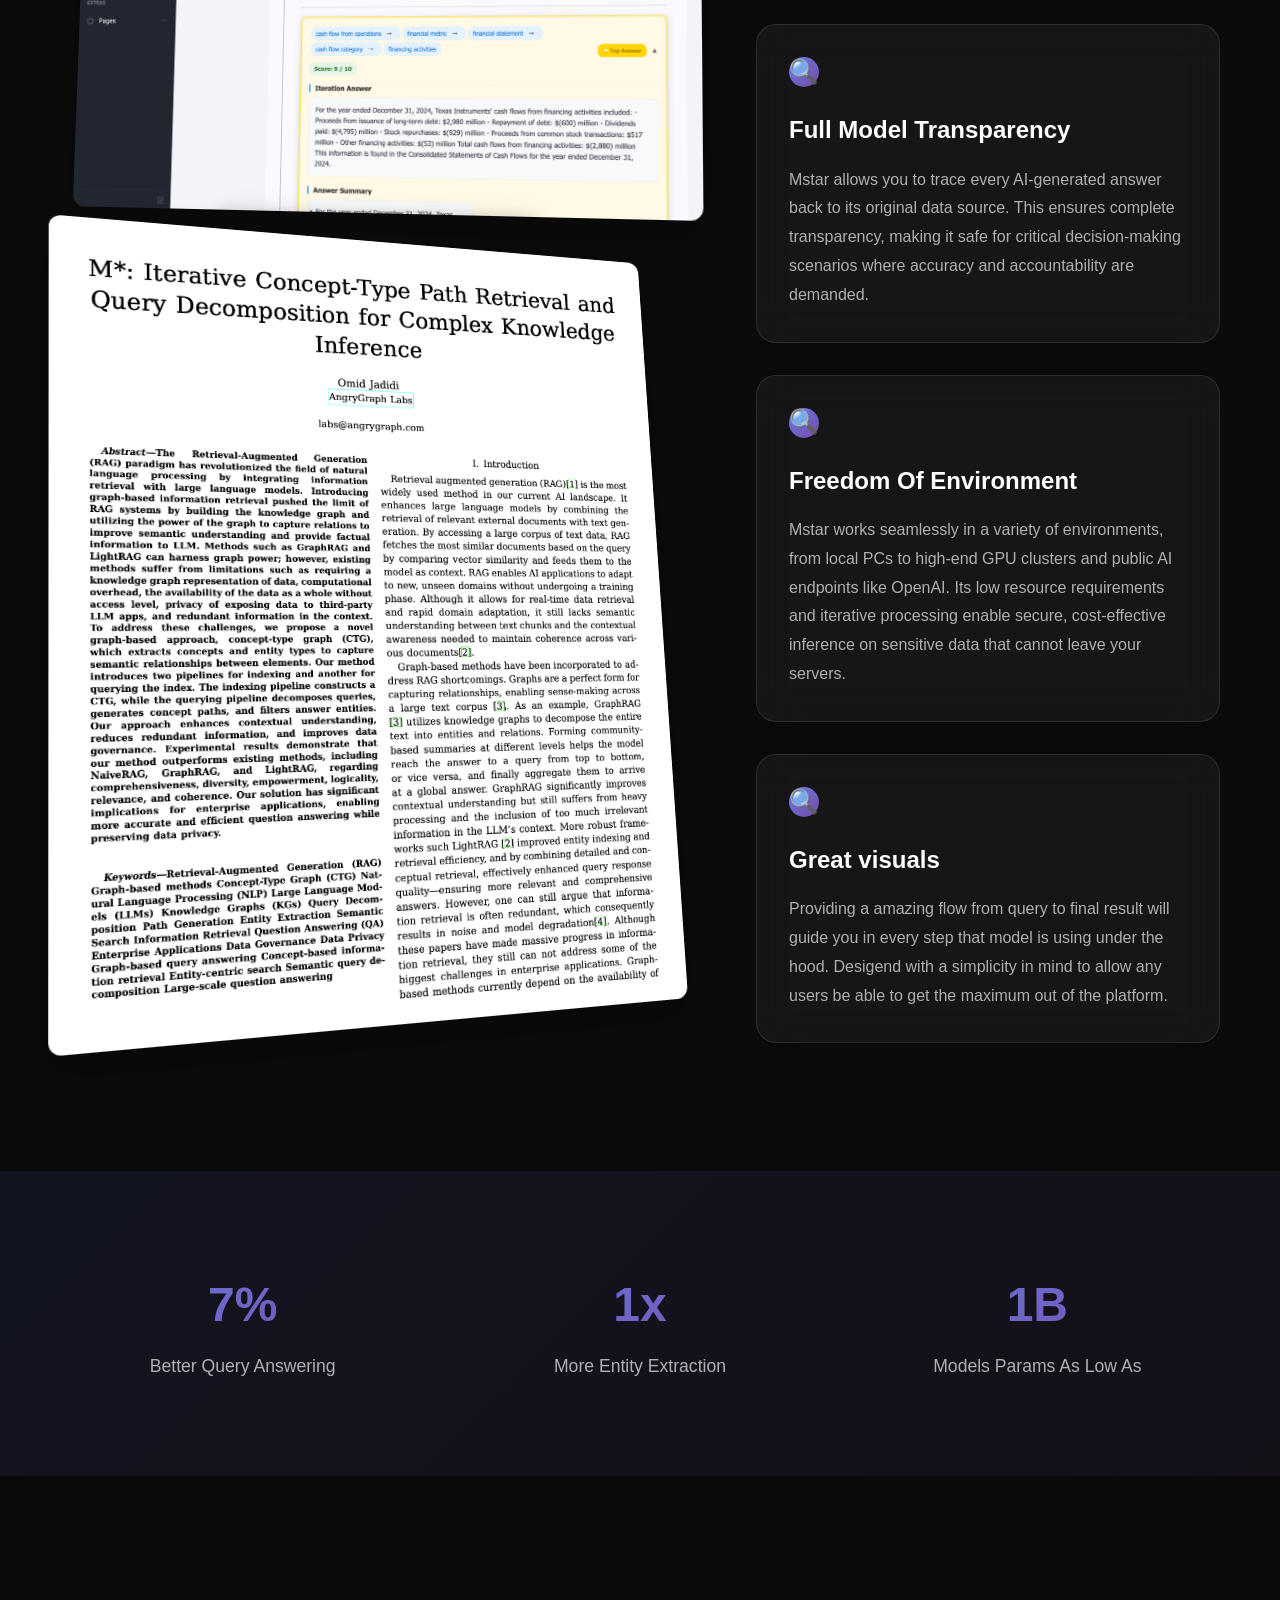
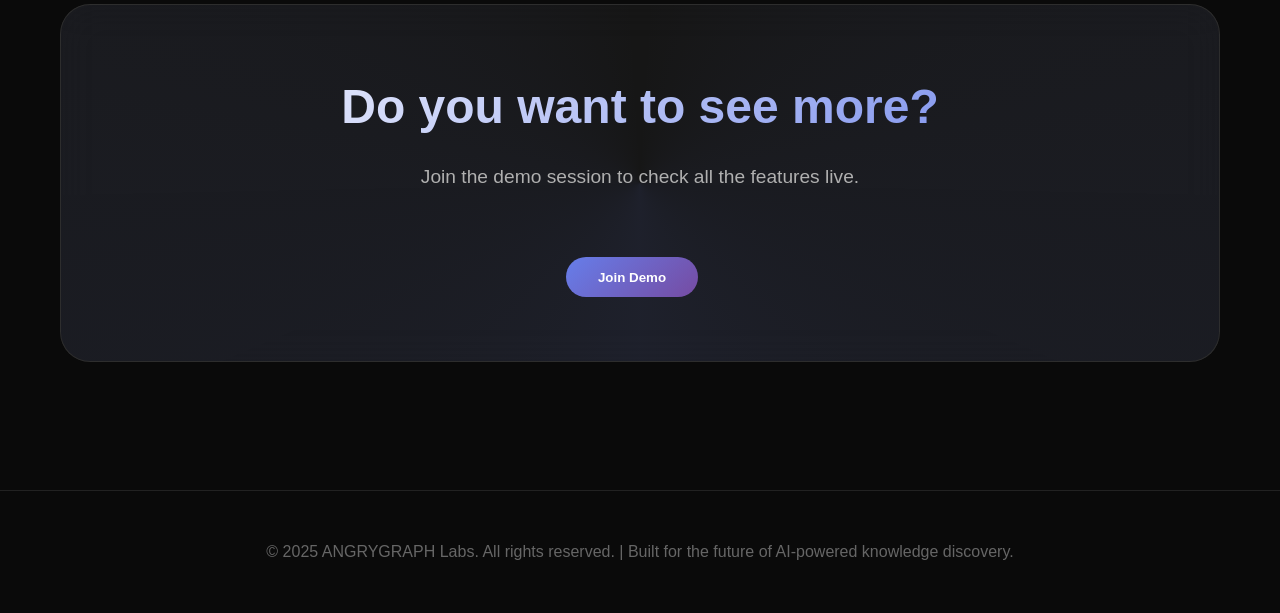
==== commit 2de0afd6: "fixing video" ====
--- a/index.html
+++ b/index.html
@@ -123,14 +123,20 @@
                 <source src="input.mp4" type="video/mp4">
                 Your browser does not support the video tag.
               </video> -->
-            <div class="video-wrapper">
               <iframe id="demoVideo"
                 src="https://www.youtube.com/embed/fSd1ADT9sb0?si=V8yB-mWxcVa_PyU1?autoplay=1&mute=1"
                 title="YouTube video player" frameborder="0"
                 allow="accelerometer; autoplay; clipboard-write; encrypted-media; gyroscope; picture-in-picture"
                 allowfullscreen>
               </iframe>
-            </div>
+              <!-- <div class="video-wrapper">
+              <iframe id="demoVideo"
+                src="https://www.youtube.com/embed/fSd1ADT9sb0?si=V8yB-mWxcVa_PyU1?autoplay=1&mute=1"
+                title="YouTube video player" frameborder="0"
+                allow="accelerometer; autoplay; clipboard-write; encrypted-media; gyroscope; picture-in-picture"
+                allowfullscreen>
+              </iframe>
+            </div> -->
             </p>
           </div>
         </div>
--- a/assets/index-DB_3HkZQ.css
+++ b/assets/index-DB_3HkZQ.css
@@ -881,12 +881,14 @@
 .video-wrapper {
     position: relative;
     width: 100%;
-    padding-bottom: 56.25%;
-    /* 16:9 aspect ratio */
-    height: 0;
-}
-
-.video-wrapper iframe {
+    height: 100%;
+    padding: 0;
+    /* reset */
+}
+
+/* Force iframe to cover parent */
+.video-wrapper iframe,
+#demoVideo {
     position: absolute;
     top: 0;
     left: 0;
@@ -894,5 +896,6 @@
     height: 100%;
     border: 0;
     border-radius: 12px;
-    /* optional styling */
+    object-fit: cover;
+    /* ensures it fills while maintaining aspect ratio */
 }
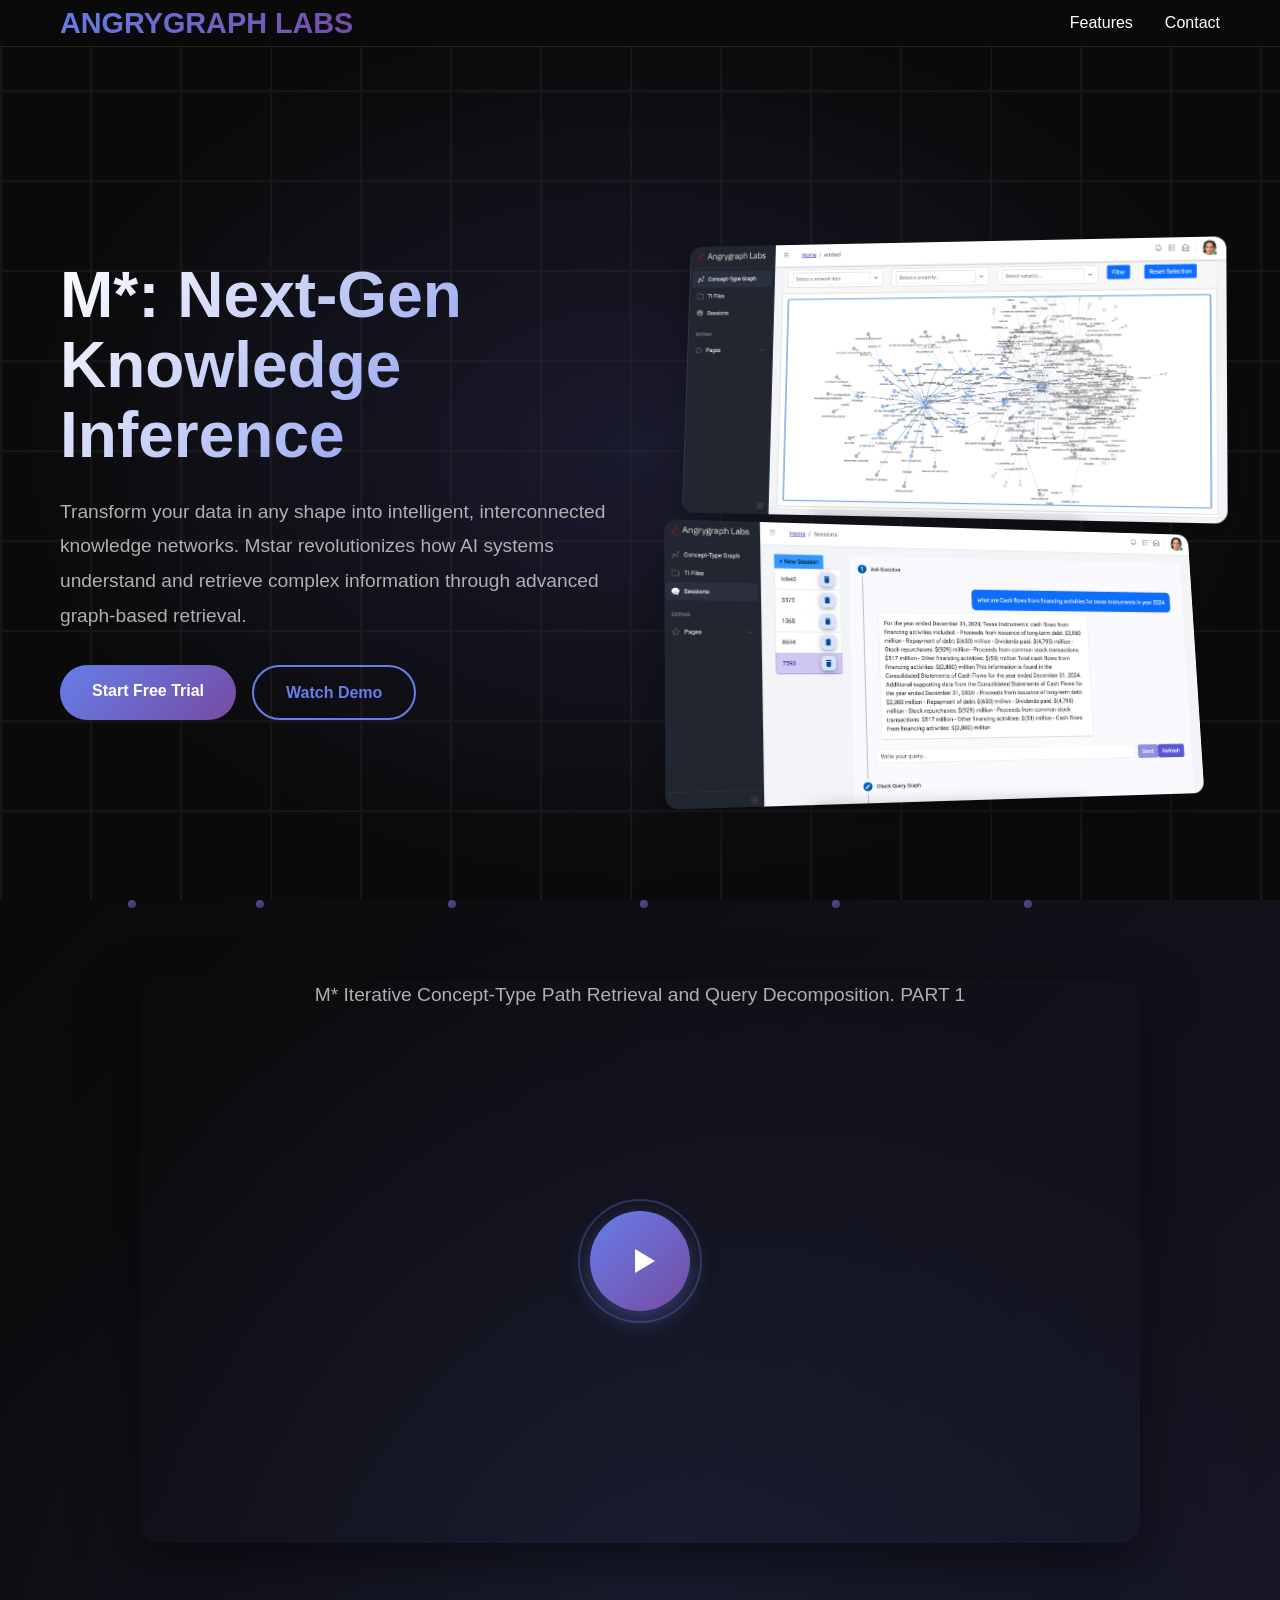
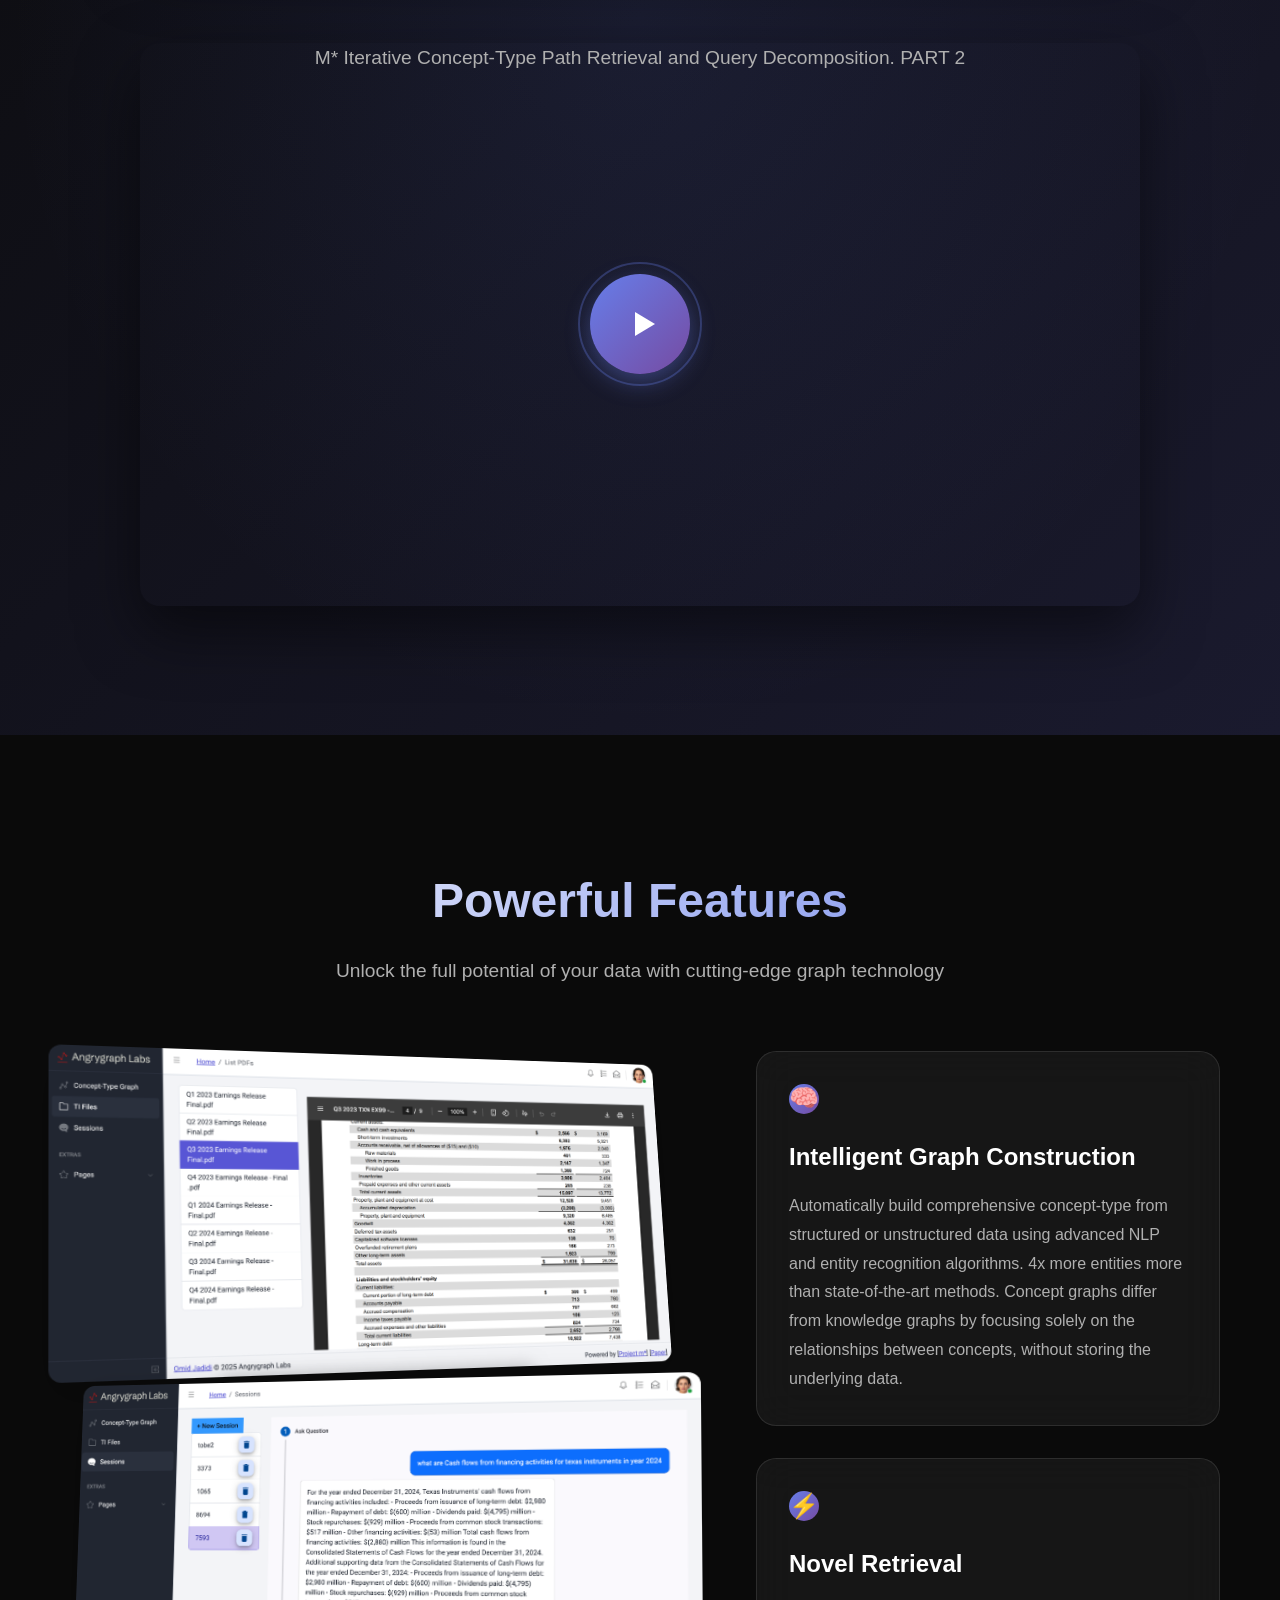
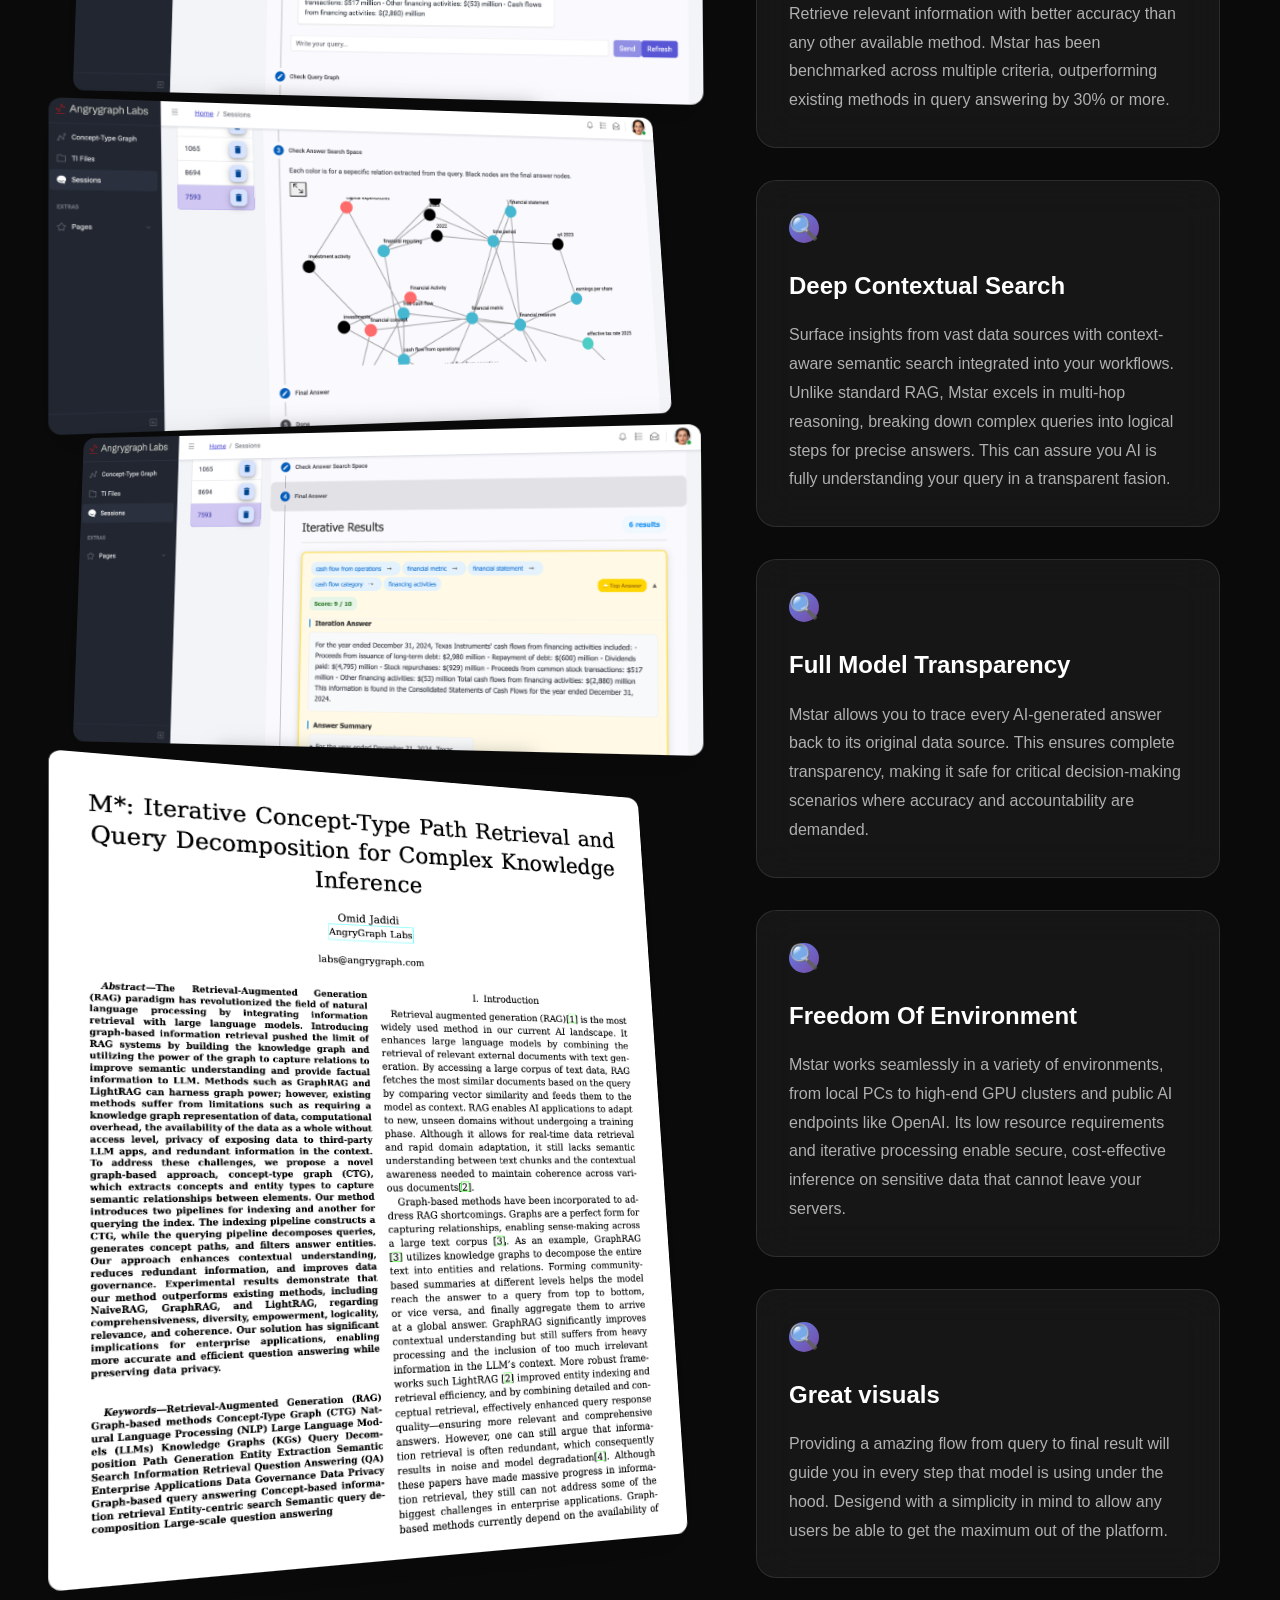
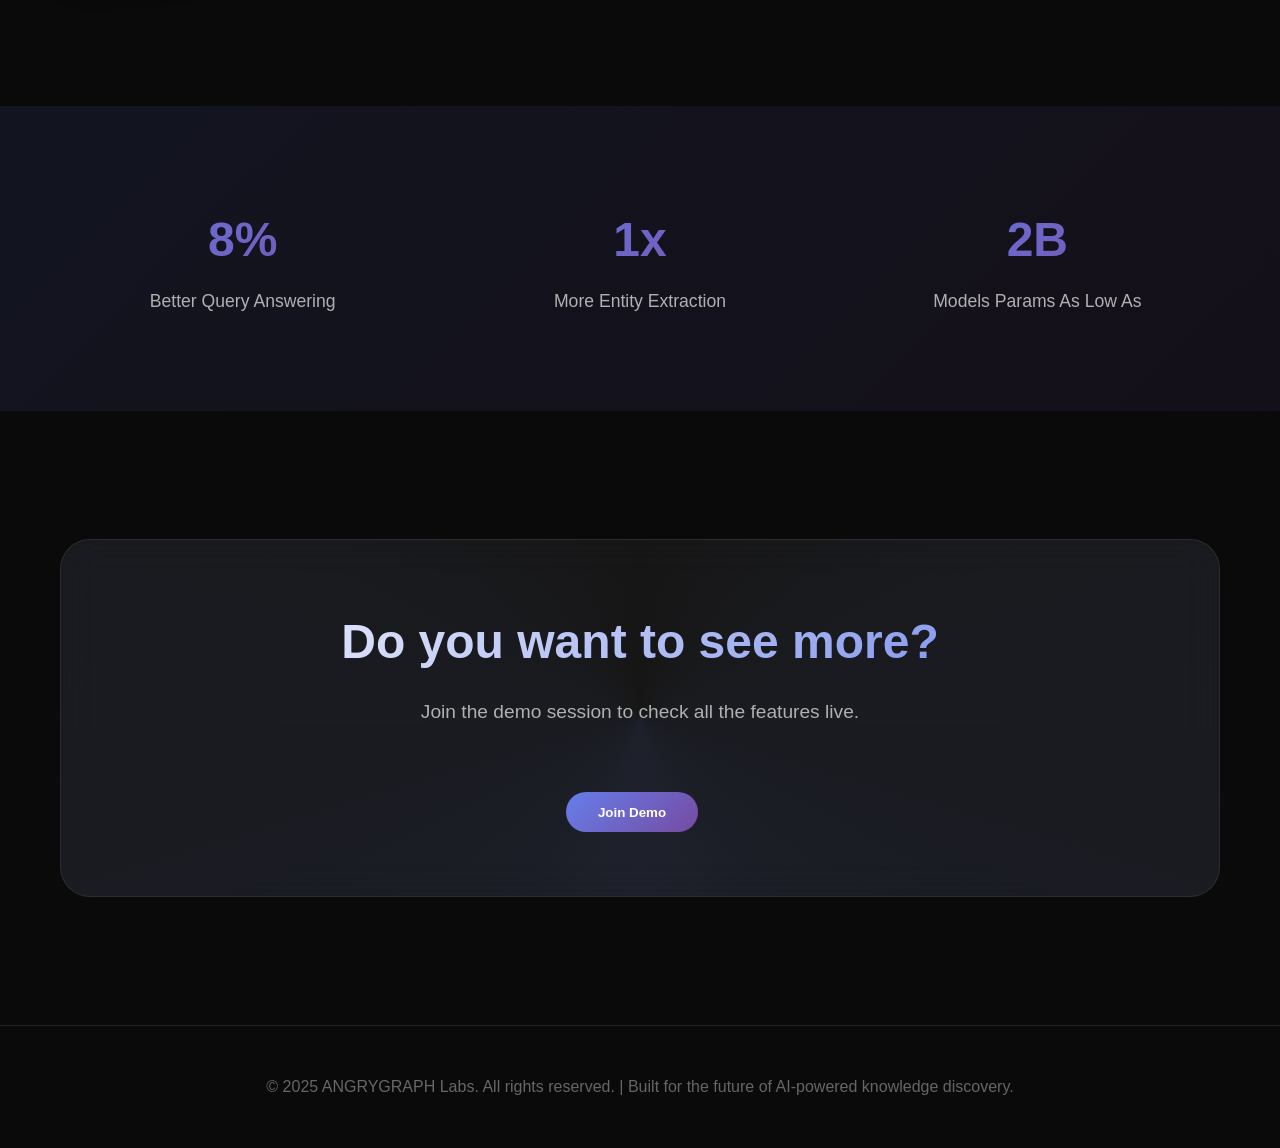
==== commit f02ddda1: "adding demo" ====
--- a/index.html
+++ b/index.html
@@ -103,45 +103,62 @@
         <div class="floating-element"></div>
       </div>
 
-      <div class="video-container">
+
+      <!-- Video 1 -->
+      <div class="video-container" style="margin-bottom: 50px;">
         <div class="video-title">
-          <h2>See M* in Action</h2>
-          <p>Watch how M* works :P</p>
-        </div>
-
-        <div class="video-placeholder" onclick="playVideo()">
-          <div class="play-button"></div>
-        </div>
-
-        <div class="video-overlay" id="videoOverlay">
-          <button class="close-video" onclick="closeVideo()">✕</button>
-          <div style="color: #fff; text-align: center; font-size: 1.2rem;">
-            <p>🎬 Video demo would play here</p>
-            <p style="color: #b0b0b0; font-size: 1rem; margin-top: 1rem;">
-              <!-- Replace placeholder text with actual video -->
-              <!-- <video id="demoVideo" muted playsinline controls preload="metadata">
-                <source src="input.mp4" type="video/mp4">
-                Your browser does not support the video tag.
-              </video> -->
-              <iframe id="demoVideo"
-                src="https://www.youtube.com/embed/fSd1ADT9sb0?si=V8yB-mWxcVa_PyU1?autoplay=1&mute=1"
+          <h2>PART 1</h2>
+          <p>M* Iterative Concept-Type Path Retrieval and Query Decomposition. PART 1</p>
+        </div>
+        <div class="video-wrapper">
+
+          <div class="video-placeholder" onclick="playVideo('videoOverlay1', 'demoVideo1')">
+            <div class="play-button"></div>
+          </div>
+
+          <div class="video-overlay" id="videoOverlay1">
+            <button class="close-video" onclick="closeVideo('videoOverlay1', 'demoVideo1')">✕</button>
+            <div style="color: #fff; text-align: center; font-size: 1.2rem;">
+              <iframe id="demoVideo1"
+                src="https://www.youtube.com/embed/8PofujOQpDk?si=RbXC_09q5YGwdq-D&autoplay=1&mute=1"
                 title="YouTube video player" frameborder="0"
-                allow="accelerometer; autoplay; clipboard-write; encrypted-media; gyroscope; picture-in-picture"
+                allow="accelerometer; autoplay; clipboard-write; encrypted-media; gyroscope; picture-in-picture; allowfullscreen"
                 allowfullscreen>
               </iframe>
-              <!-- <div class="video-wrapper">
-              <iframe id="demoVideo"
-                src="https://www.youtube.com/embed/fSd1ADT9sb0?si=V8yB-mWxcVa_PyU1?autoplay=1&mute=1"
+            </div>
+          </div>
+        </div>
+
+      </div>
+
+      <!-- Video 2 -->
+      <div class="video-container" style="margin-bottom: 50px;">
+        <div class="video-title">
+          <h2>PART 2</h2>
+          <p>M* Iterative Concept-Type Path Retrieval and Query Decomposition. PART 2</p>
+        </div>
+        <div class="video-wrapper">
+
+          <div class="video-placeholder" onclick="playVideo('videoOverlay2', 'demoVideo2')">
+            <div class="play-button"></div>
+          </div>
+
+          <div class="video-overlay" id="videoOverlay2">
+            <button class="close-video" onclick="closeVideo('videoOverlay2', 'demoVideo2')">✕</button>
+            <div style="color: #fff; text-align: center; font-size: 1.2rem;">
+              <iframe id="demoVideo2"
+                src="https://www.youtube.com/embed/UFg3jfPVRd0?si=esydae9YOddraUU2&autoplay=1&mute=1"
                 title="YouTube video player" frameborder="0"
-                allow="accelerometer; autoplay; clipboard-write; encrypted-media; gyroscope; picture-in-picture"
+                allow="accelerometer; autoplay; clipboard-write; encrypted-media; gyroscope; picture-in-picture; allowfullscreen"
                 allowfullscreen>
               </iframe>
-            </div> -->
-            </p>
-          </div>
-        </div>
-      </div>
+            </div>
+          </div>
+        </div>
+      </div>
+
     </section>
+
 
     <section class="features" id="features">
       <div class="container">
@@ -266,46 +283,91 @@
     </section>
   </main>
   <script>
-    function playVideo() {
-      const videoOverlay = document.getElementById('videoOverlay');
-      const video = document.getElementById('demoVideo');
+    // function playVideo() {
+    //   const videoOverlay = document.getElementById('videoOverlay');
+    //   const video = document.getElementById('demoVideo');
+
+    //   videoOverlay.classList.add('active');
+
+    //   // Auto-play the video when overlay opens
+    //   video.play().catch(e => {
+    //     console.log('Auto-play was prevented:', e);
+    //   });
+
+    //   // Pause background animations for better performance
+    //   document.body.style.animationPlayState = 'paused';
+    // }
+
+    // function closeVideo() {
+    //   const videoOverlay = document.getElementById('videoOverlay');
+    //   const video = document.getElementById('demoVideo');
+
+    //   videoOverlay.classList.remove('active');
+
+    //   // Pause and reset video
+    //   video.pause();
+    //   video.currentTime = 0;
+
+    //   // Resume background animations
+    //   document.body.style.animationPlayState = 'running';
+    // }
+
+    // Close video when clicking outside the video element
+    // document.getElementById('videoOverlay').addEventListener('click', function (e) {
+    //   if (e.target === this) {
+    //     closeVideo();
+    //   }
+    // });
+
+    // // Close video with Escape key
+    // document.addEventListener('keydown', function (e) {
+    //   if (e.key === 'Escape' && document.getElementById('videoOverlay').classList.contains('active')) {
+    //     closeVideo();
+    //   }
+    // });
+    function playVideo(overlayId, videoId) {
+      const videoOverlay = document.getElementById(overlayId);
+      const video = document.getElementById(videoId);
 
       videoOverlay.classList.add('active');
 
-      // Auto-play the video when overlay opens
-      video.play().catch(e => {
-        console.log('Auto-play was prevented:', e);
-      });
-
-      // Pause background animations for better performance
+      // Play the video
+      video.contentWindow.postMessage('{"event":"command","func":"playVideo","args":""}', '*');
+
+      // Pause background animations
       document.body.style.animationPlayState = 'paused';
     }
 
-    function closeVideo() {
-      const videoOverlay = document.getElementById('videoOverlay');
-      const video = document.getElementById('demoVideo');
+    function closeVideo(overlayId, videoId) {
+      const videoOverlay = document.getElementById(overlayId);
+      const video = document.getElementById(videoId);
 
       videoOverlay.classList.remove('active');
 
-      // Pause and reset video
-      video.pause();
-      video.currentTime = 0;
+      // Stop the YouTube video
+      video.contentWindow.postMessage('{"event":"command","func":"stopVideo","args":""}', '*');
 
       // Resume background animations
       document.body.style.animationPlayState = 'running';
     }
 
-    // Close video when clicking outside the video element
-    document.getElementById('videoOverlay').addEventListener('click', function (e) {
-      if (e.target === this) {
-        closeVideo();
-      }
+    // Close video when clicking outside
+    document.querySelectorAll('.video-overlay').forEach(overlay => {
+      overlay.addEventListener('click', function (e) {
+        if (e.target === this) {
+          const videoId = this.querySelector('iframe').id;
+          closeVideo(this.id, videoId);
+        }
+      });
     });
 
     // Close video with Escape key
     document.addEventListener('keydown', function (e) {
-      if (e.key === 'Escape' && document.getElementById('videoOverlay').classList.contains('active')) {
-        closeVideo();
+      if (e.key === 'Escape') {
+        document.querySelectorAll('.video-overlay.active').forEach(overlay => {
+          const videoId = overlay.querySelector('iframe').id;
+          closeVideo(overlay.id, videoId);
+        });
       }
     });
   </script>
@@ -316,5 +378,68 @@
     </div>
   </footer>
 </body>
+<style>
+  /* .video-demo {
+    display: flex;
+    flex-direction: column;
+    gap: 50px;
+    align-items: center;
+  } */
+
+  /* .video-container {
+    width: 100%;
+    max-width: 800px;
+    text-align: center;
+  } */
+
+  /* .video-title {
+    margin-bottom: 20px;
+  } */
+
+  /* .video-placeholder {
+    position: relative;
+    width: 100%;
+    height: 450px;
+    background: #000;
+    cursor: pointer;
+    display: flex;
+    justify-content: center;
+    align-items: center;
+  } */
+
+
+  /* .video-overlay {
+    position: fixed;
+    top: 0;
+    left: 0;
+    width: 100%;
+    height: 100%;
+    background: rgba(0, 0, 0, 0.9);
+    display: none;
+    justify-content: center;
+    align-items: center;
+    z-index: 1000;
+  } */
+
+  /* .video-overlay.active {
+    display: flex;
+  }
+
+  .video-overlay iframe {
+    width: 80%;
+    height: 80%;
+  } */
+
+  /* .close-video {
+    position: absolute;
+    top: 20px;
+    right: 30px;
+    background: transparent;
+    color: white;
+    border: none;
+    font-size: 2rem;
+    cursor: pointer;
+  } */
+</style>
 
 </html>
--- a/assets/index-DB_3HkZQ.css
+++ b/assets/index-DB_3HkZQ.css
@@ -557,7 +557,7 @@
     }
 }
 
-.video-placeholder {
+/* .video-placeholder {
     width: 100%;
     height: 100%;
     background: linear-gradient(135deg, #1a1a2e, #2d2d3a);
@@ -567,6 +567,16 @@
     flex-direction: column;
     position: relative;
     border: 2px solid rgba(102, 126, 234, 0.3);
+} */
+.video-placeholder {
+    position: absolute;
+    top: 0;
+    left: 0;
+    width: 100%;
+    height: 100%;
+    display: flex;
+    justify-content: center;
+    align-items: center;
 }
 
 .play-button {
@@ -799,13 +809,19 @@
     background: linear-gradient(135deg, #0a0a0a, #1a1a2e);
     overflow: hidden;
     padding: 80px 0;
+    flex-direction: column;
+    gap: 50px;
+    align-items: center;
+
+
+
     /* space above and below */
 }
 
 /* Video container */
 .video-container {
     position: relative;
-    width: 90%;
+    width: 100%;
     max-width: 1000px;
     aspect-ratio: 16/9;
     border-radius: 20px;
@@ -878,15 +894,13 @@
     transform: scale(1.1);
 }
 
-.video-wrapper {
+/* .video-wrapper {
     position: relative;
     width: 100%;
     height: 100%;
     padding: 0;
-    /* reset */
-}
-
-/* Force iframe to cover parent */
+}
+
 .video-wrapper iframe,
 #demoVideo {
     position: absolute;
@@ -897,5 +911,20 @@
     border: 0;
     border-radius: 12px;
     object-fit: cover;
-    /* ensures it fills while maintaining aspect ratio */
+} */
+.video-wrapper {
+    position: relative;
+    width: 100%;
+    height: 100%;
+    padding: 0;
+}
+
+.video-wrapper iframe,
+.video-wrapper video {
+    position: absolute;
+    top: 0;
+    left: 0;
+    width: 100%;
+    height: 100%;
+    border: 0;
 }
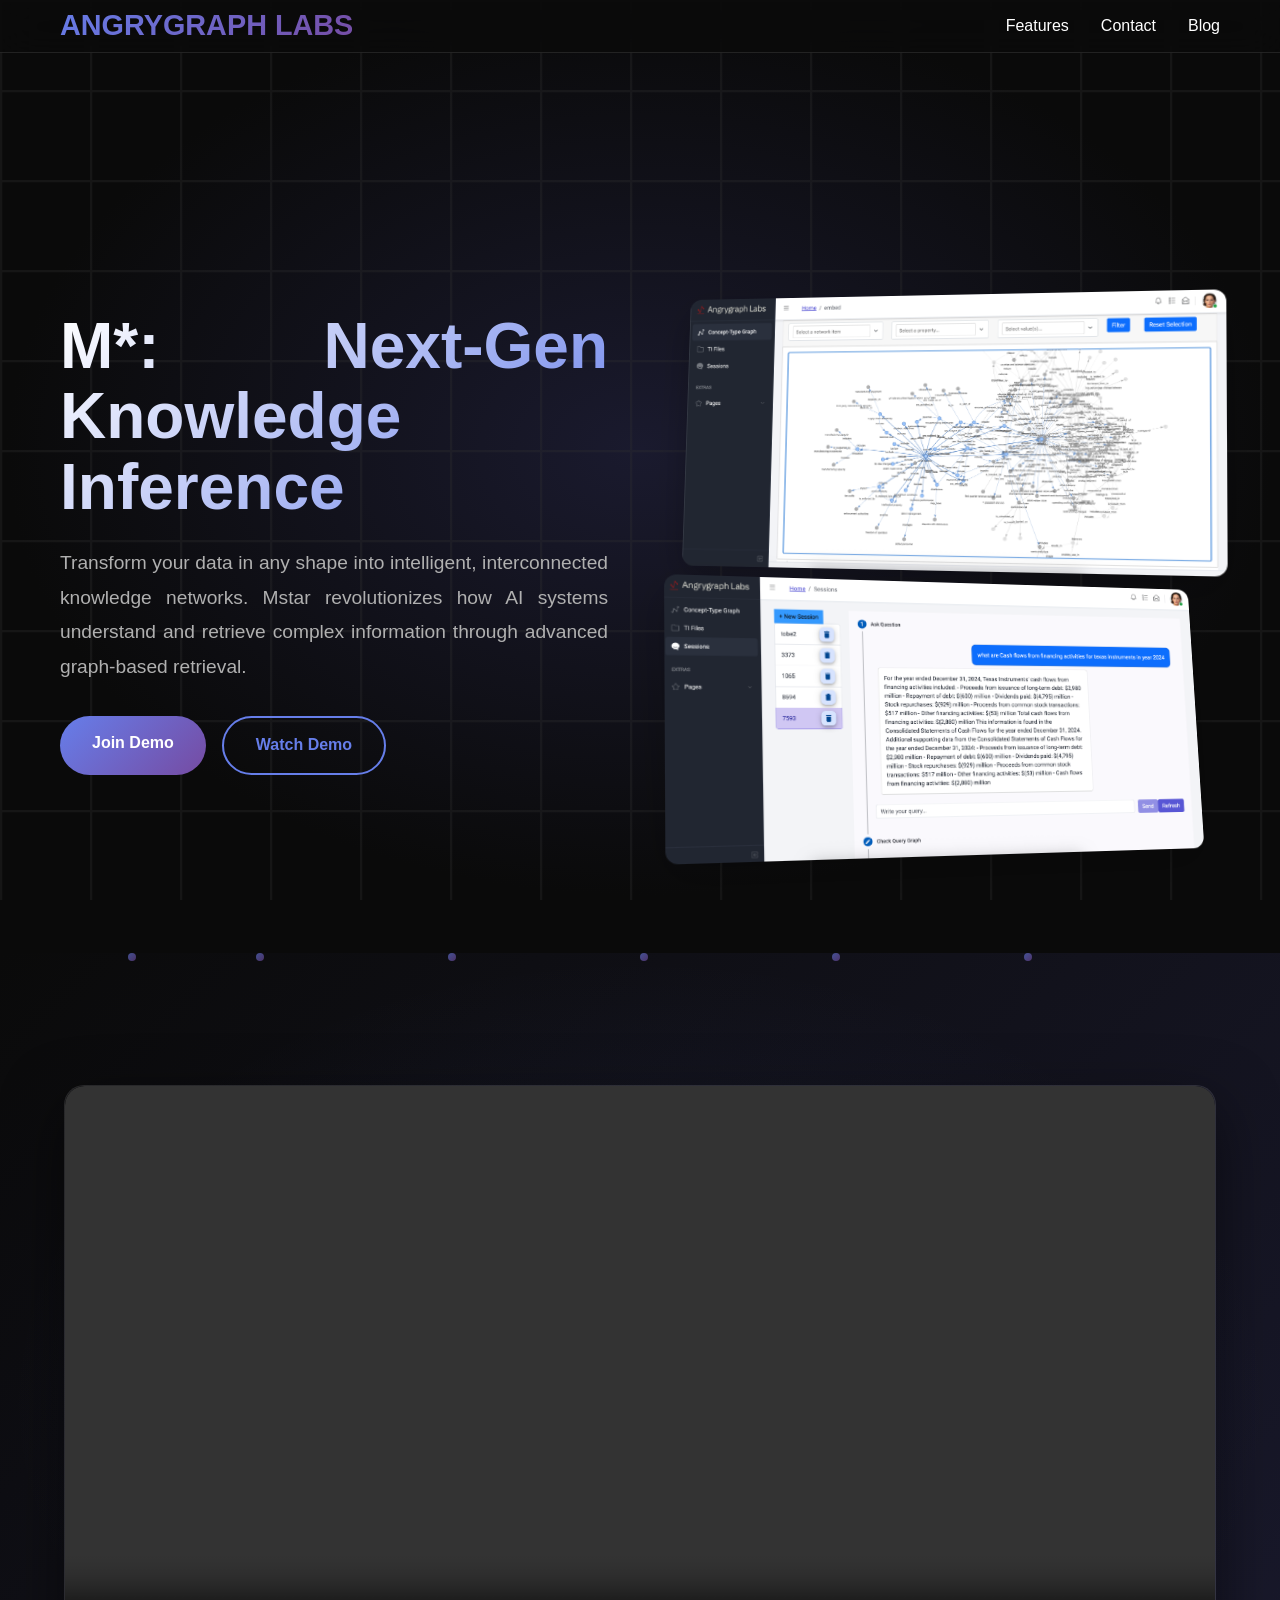
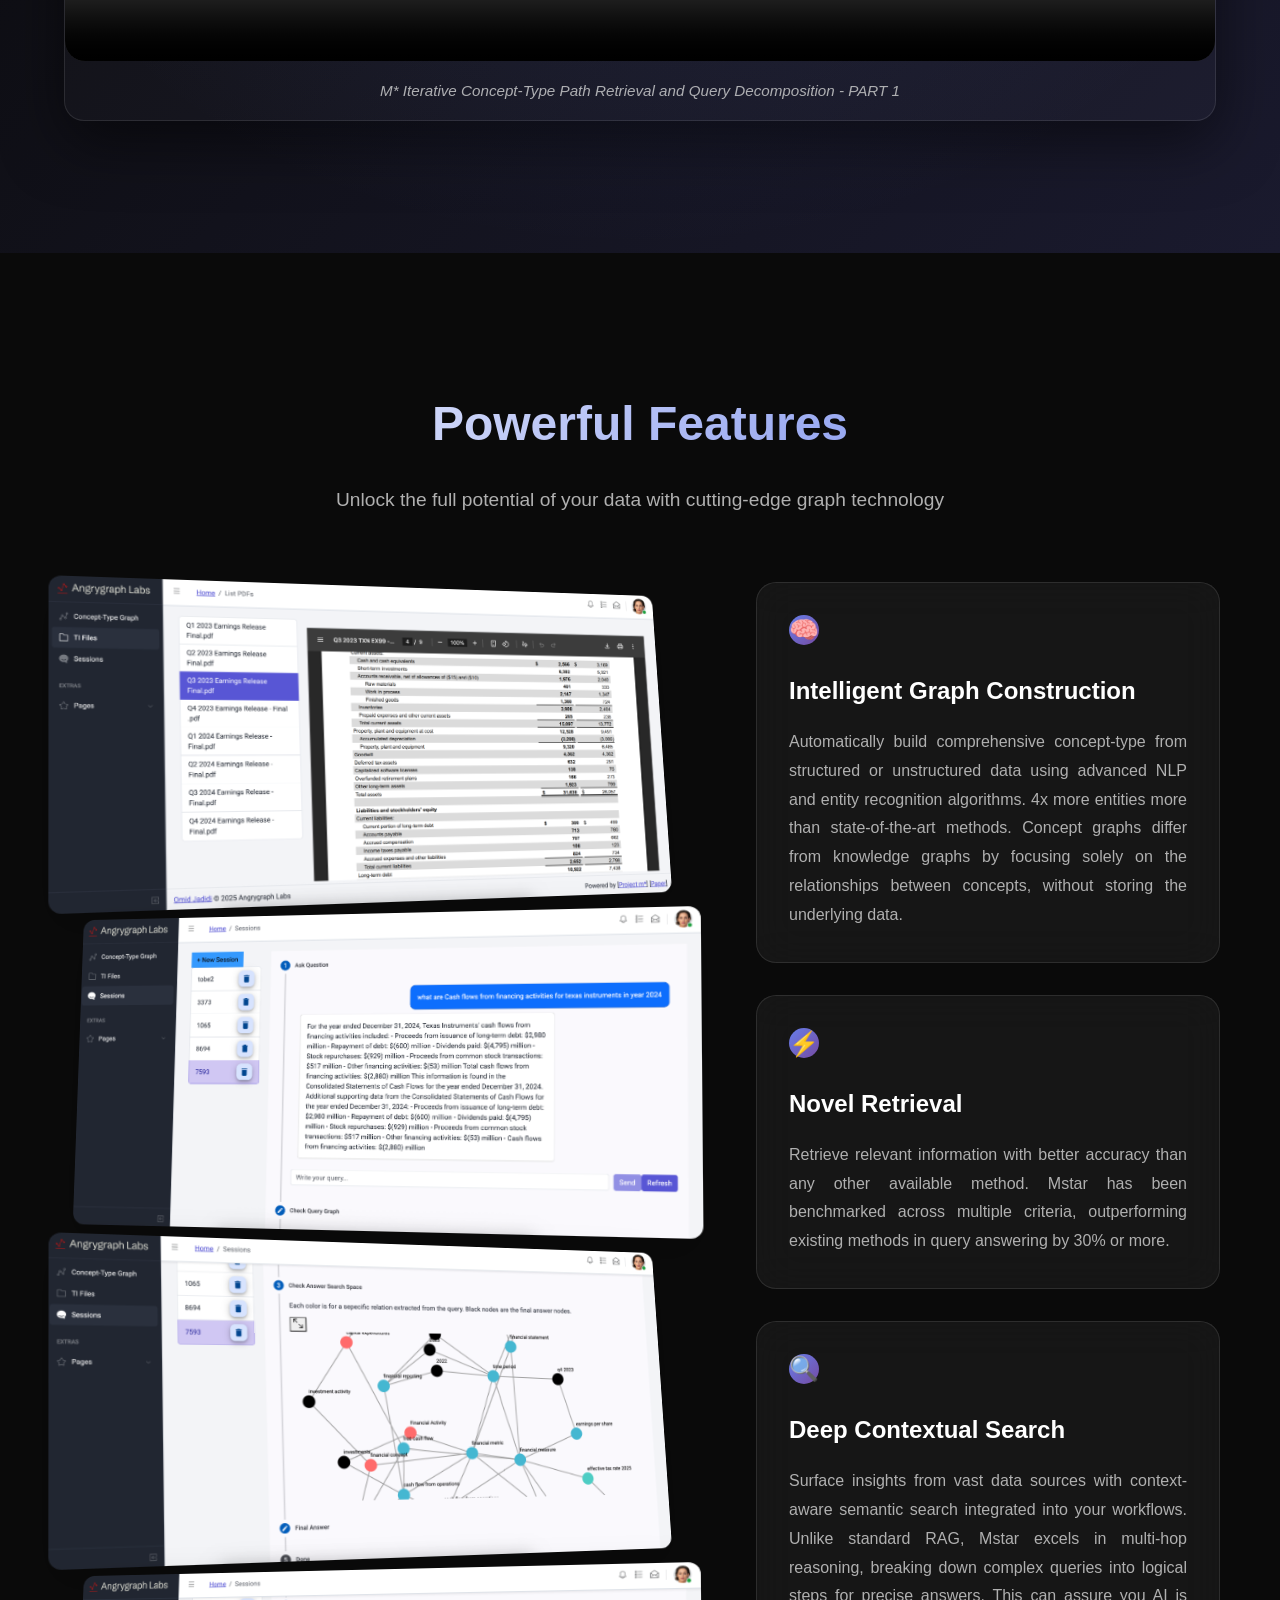
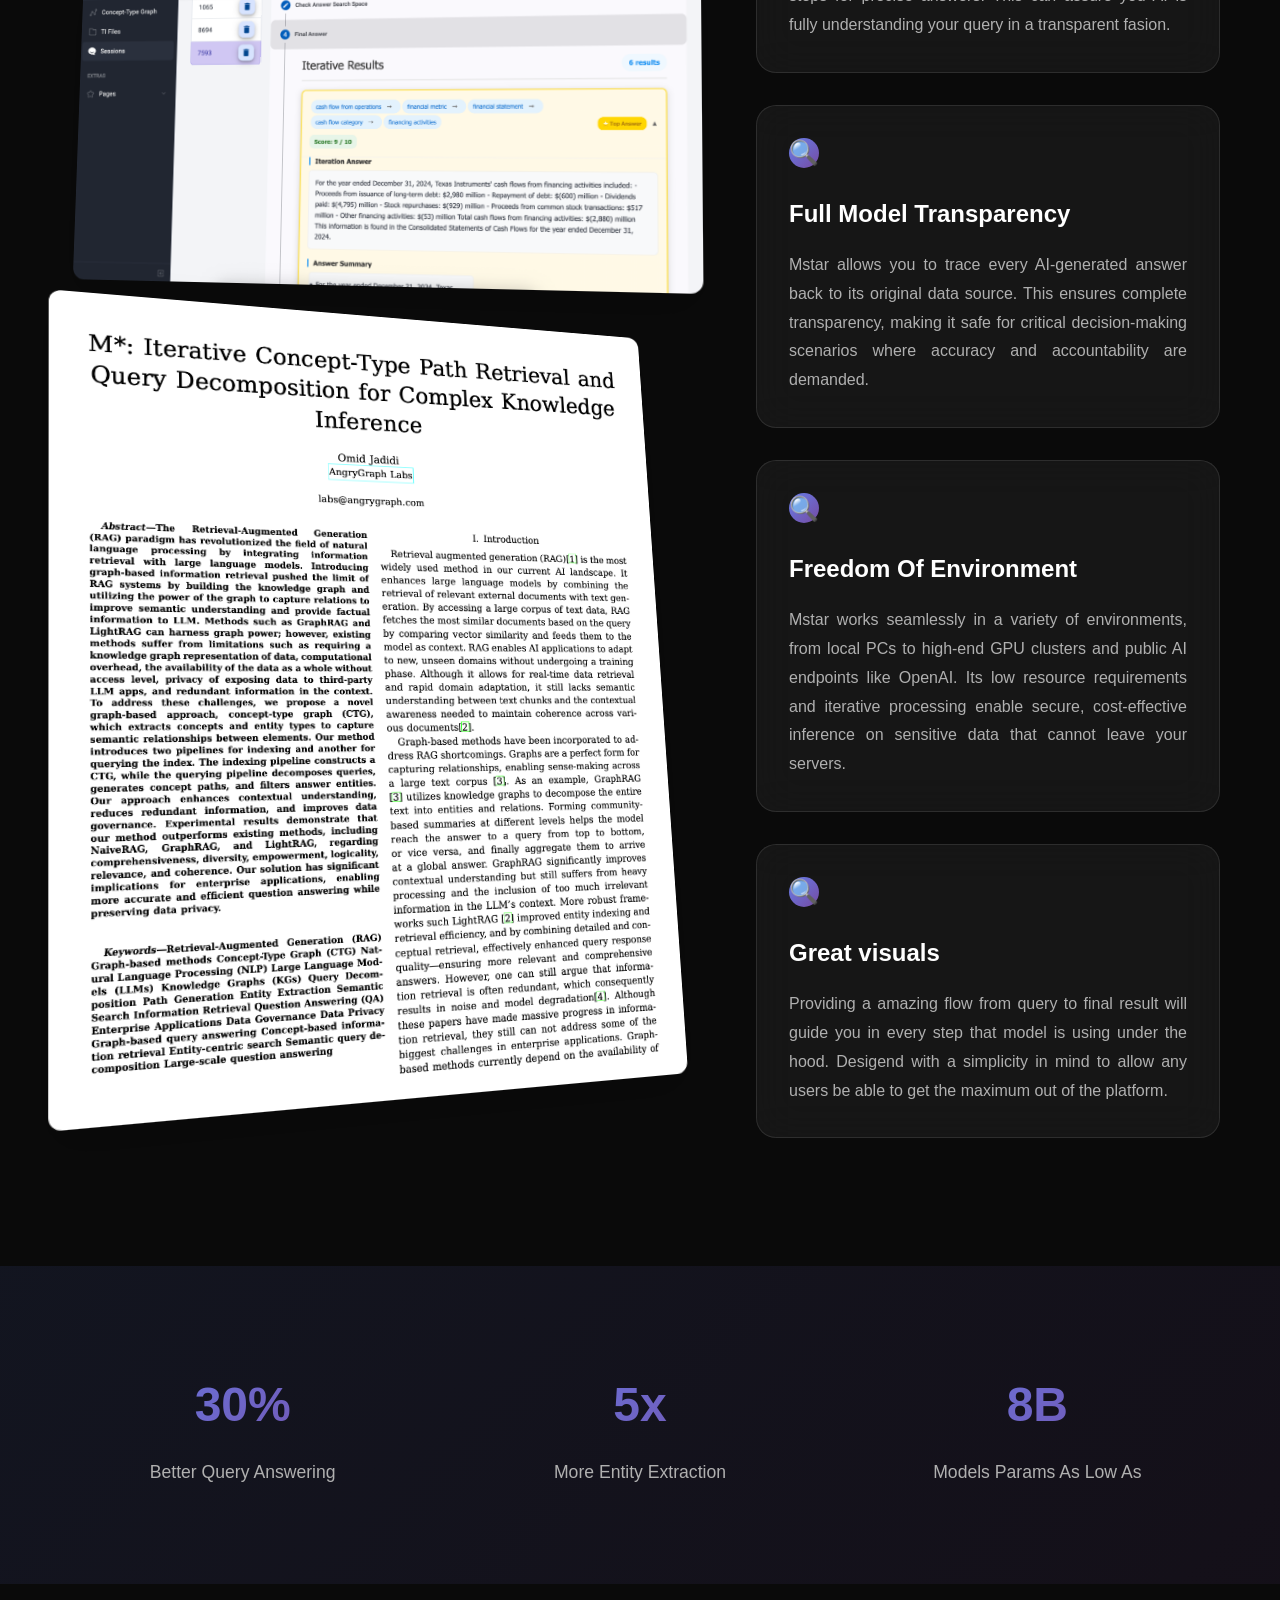
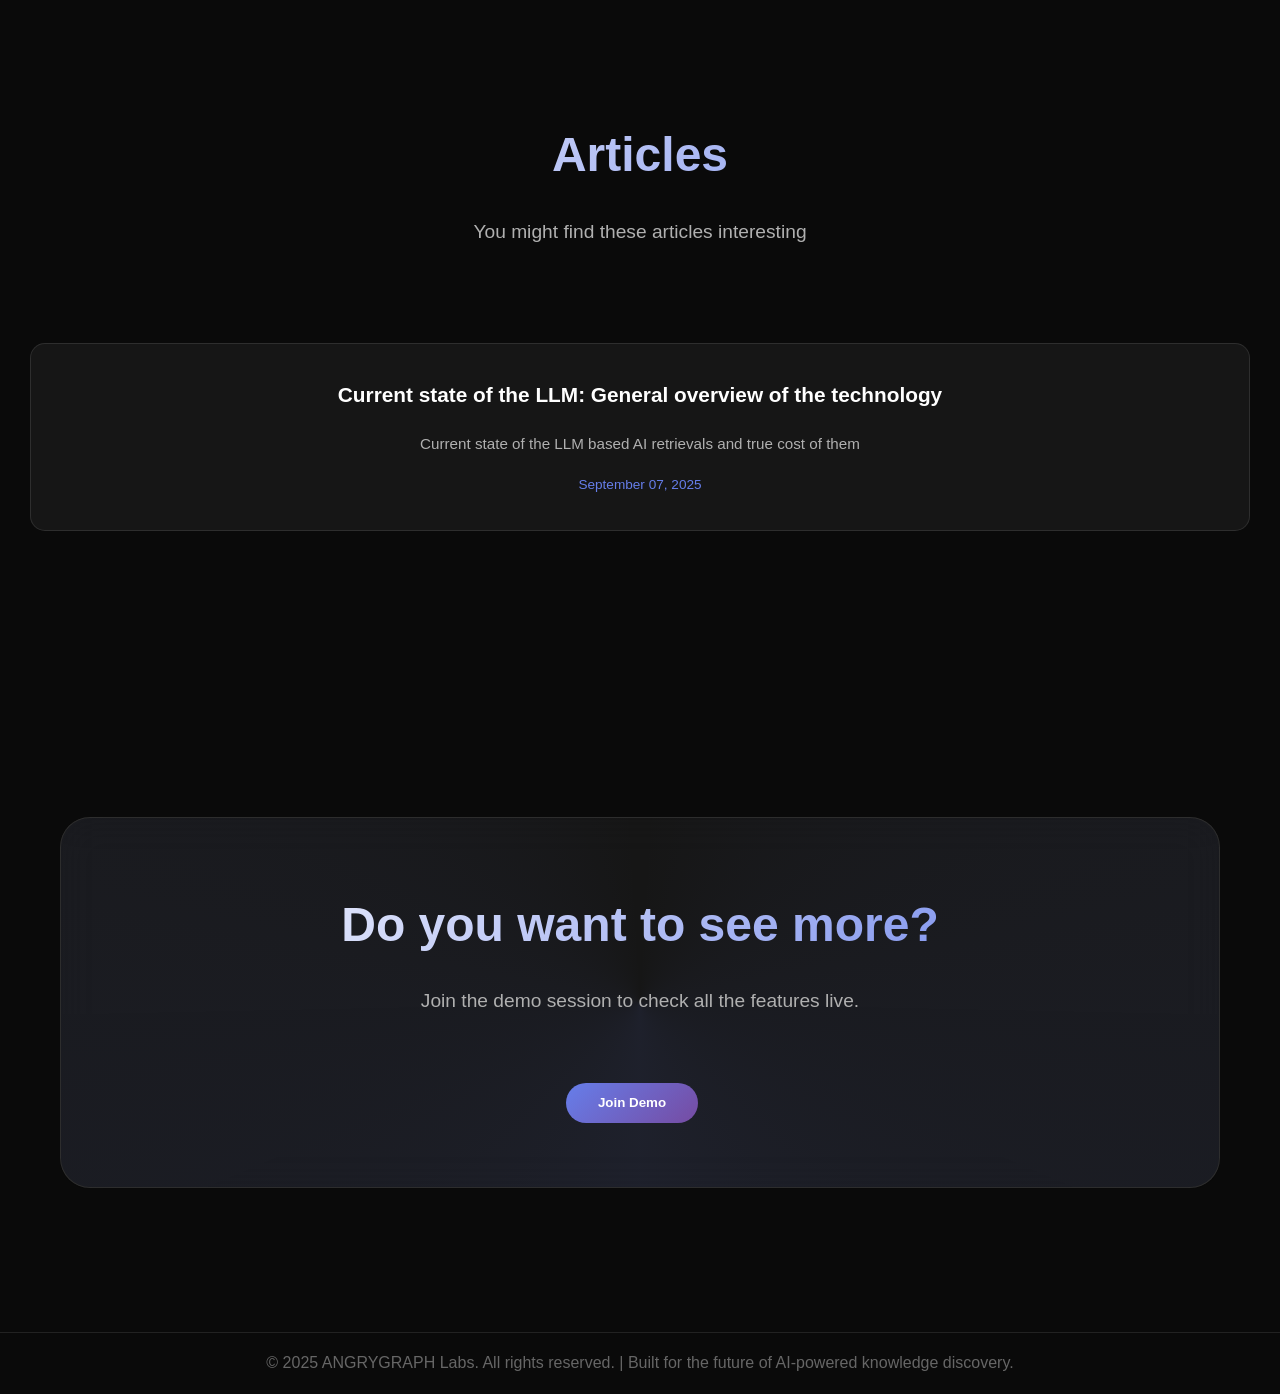
==== commit 6a520adf: "adding first blog" ====
--- a/index.html
+++ b/index.html
@@ -53,6 +53,8 @@
 
   <script type="module" crossorigin src="assets/index-D1Ca35dq.js"></script>
   <link rel="stylesheet" crossorigin href="assets/index-DB_3HkZQ.css">
+  <link rel="stylesheet" crossorigin href="assets/blog.css">
+
 </head>
 
 <body>
@@ -65,6 +67,7 @@
       <ul class="nav-links">
         <li><a href="#features">Features</a></li>
         <li><a href="#contact">Contact</a></li>
+        <li><a href="#blog">Blog</a></li>
       </ul>
     </nav>
   </header>
@@ -74,12 +77,12 @@
       <div class="container">
         <div class="hero-content">
           <div class="hero-text">
-            <h1>M*: Next-Gen Knowledge Inference</h1>
+            <h1 style="justify-content: left;">M*: Next-Gen Knowledge Inference</h1>
             <p>Transform your data in any shape into intelligent, interconnected knowledge networks. Mstar
               revolutionizes how AI
               systems understand and retrieve complex information through advanced graph-based retrieval.</p>
             <div class="hero-buttons">
-              <a href="#" class="cta-button">Start Free Trial</a>
+              <a href="#contact" class="cta-button">Join Demo</a>
               <a href="#demo" class="btn-secondary">Watch Demo</a>
             </div>
           </div>
@@ -103,60 +106,13 @@
         <div class="floating-element"></div>
       </div>
 
-
-      <!-- Video 1 -->
-      <div class="video-container" style="margin-bottom: 50px;">
-        <div class="video-title">
-          <h2>PART 1</h2>
-          <p>M* Iterative Concept-Type Path Retrieval and Query Decomposition. PART 1</p>
-        </div>
-        <div class="video-wrapper">
-
-          <div class="video-placeholder" onclick="playVideo('videoOverlay1', 'demoVideo1')">
-            <div class="play-button"></div>
-          </div>
-
-          <div class="video-overlay" id="videoOverlay1">
-            <button class="close-video" onclick="closeVideo('videoOverlay1', 'demoVideo1')">✕</button>
-            <div style="color: #fff; text-align: center; font-size: 1.2rem;">
-              <iframe id="demoVideo1"
-                src="https://www.youtube.com/embed/8PofujOQpDk?si=RbXC_09q5YGwdq-D&autoplay=1&mute=1"
-                title="YouTube video player" frameborder="0"
-                allow="accelerometer; autoplay; clipboard-write; encrypted-media; gyroscope; picture-in-picture; allowfullscreen"
-                allowfullscreen>
-              </iframe>
-            </div>
-          </div>
-        </div>
-
-      </div>
-
-      <!-- Video 2 -->
-      <div class="video-container" style="margin-bottom: 50px;">
-        <div class="video-title">
-          <h2>PART 2</h2>
-          <p>M* Iterative Concept-Type Path Retrieval and Query Decomposition. PART 2</p>
-        </div>
-        <div class="video-wrapper">
-
-          <div class="video-placeholder" onclick="playVideo('videoOverlay2', 'demoVideo2')">
-            <div class="play-button"></div>
-          </div>
-
-          <div class="video-overlay" id="videoOverlay2">
-            <button class="close-video" onclick="closeVideo('videoOverlay2', 'demoVideo2')">✕</button>
-            <div style="color: #fff; text-align: center; font-size: 1.2rem;">
-              <iframe id="demoVideo2"
-                src="https://www.youtube.com/embed/UFg3jfPVRd0?si=esydae9YOddraUU2&autoplay=1&mute=1"
-                title="YouTube video player" frameborder="0"
-                allow="accelerometer; autoplay; clipboard-write; encrypted-media; gyroscope; picture-in-picture; allowfullscreen"
-                allowfullscreen>
-              </iframe>
-            </div>
-          </div>
-        </div>
-      </div>
-
+      <div class="video-container-blog">
+        <video controls muted playsinline controlslist="nodownload" class="blog-video">
+          <source src="assets/input.mp4" type="video/mp4">
+          Your browser does not support the video tag.
+        </video>
+        <p class="video-caption">M* Iterative Concept-Type Path Retrieval and Query Decomposition - PART 1</p>
+      </div>
     </section>
 
 
@@ -253,6 +209,32 @@
           </div>
         </div>
       </div>
+    </section>
+    <section class="cta-section" id="blog">
+      <h2 class="section-title">Articles</h2>
+      <p class="section-subtitle">You might find these articles interesting </p>
+      <div class="related-posts">
+        <!-- <h3>Related Articles</h3> -->
+        <div class="posts-grid">
+          <a href="blog-1.html" class="post-card">
+            <h4>Current state of the LLM: General overview of the technology</h4>
+            <p>Current state of the LLM based AI retrievals and true cost of them</p>
+            <span class="post-date">September 07, 2025</span>
+          </a>
+          <!-- <a href="blog-graph-visualization.html" class="post-card">
+            <h4>Visualizing Complexity: Best Practices for Graph Visualization</h4>
+            <p>Learn the art and science of creating intuitive, beautiful visualizations of complex graph structures.
+            </p>
+            <span class="post-date">September 15, 2025</span>
+          </a>
+          <a href="blog-ai-transparency.html" class="post-card">
+            <h4>The Transparency Imperative: Making AI Explainable</h4>
+            <p>Why model transparency matters and how knowledge graphs are leading the way in explainable AI.</p>
+            <span class="post-date">September 05, 2025</span>
+          </a> -->
+        </div>
+      </div>
+
     </section>
 
     <section class="cta-section" id="contact">
@@ -283,93 +265,6 @@
     </section>
   </main>
   <script>
-    // function playVideo() {
-    //   const videoOverlay = document.getElementById('videoOverlay');
-    //   const video = document.getElementById('demoVideo');
-
-    //   videoOverlay.classList.add('active');
-
-    //   // Auto-play the video when overlay opens
-    //   video.play().catch(e => {
-    //     console.log('Auto-play was prevented:', e);
-    //   });
-
-    //   // Pause background animations for better performance
-    //   document.body.style.animationPlayState = 'paused';
-    // }
-
-    // function closeVideo() {
-    //   const videoOverlay = document.getElementById('videoOverlay');
-    //   const video = document.getElementById('demoVideo');
-
-    //   videoOverlay.classList.remove('active');
-
-    //   // Pause and reset video
-    //   video.pause();
-    //   video.currentTime = 0;
-
-    //   // Resume background animations
-    //   document.body.style.animationPlayState = 'running';
-    // }
-
-    // Close video when clicking outside the video element
-    // document.getElementById('videoOverlay').addEventListener('click', function (e) {
-    //   if (e.target === this) {
-    //     closeVideo();
-    //   }
-    // });
-
-    // // Close video with Escape key
-    // document.addEventListener('keydown', function (e) {
-    //   if (e.key === 'Escape' && document.getElementById('videoOverlay').classList.contains('active')) {
-    //     closeVideo();
-    //   }
-    // });
-    function playVideo(overlayId, videoId) {
-      const videoOverlay = document.getElementById(overlayId);
-      const video = document.getElementById(videoId);
-
-      videoOverlay.classList.add('active');
-
-      // Play the video
-      video.contentWindow.postMessage('{"event":"command","func":"playVideo","args":""}', '*');
-
-      // Pause background animations
-      document.body.style.animationPlayState = 'paused';
-    }
-
-    function closeVideo(overlayId, videoId) {
-      const videoOverlay = document.getElementById(overlayId);
-      const video = document.getElementById(videoId);
-
-      videoOverlay.classList.remove('active');
-
-      // Stop the YouTube video
-      video.contentWindow.postMessage('{"event":"command","func":"stopVideo","args":""}', '*');
-
-      // Resume background animations
-      document.body.style.animationPlayState = 'running';
-    }
-
-    // Close video when clicking outside
-    document.querySelectorAll('.video-overlay').forEach(overlay => {
-      overlay.addEventListener('click', function (e) {
-        if (e.target === this) {
-          const videoId = this.querySelector('iframe').id;
-          closeVideo(this.id, videoId);
-        }
-      });
-    });
-
-    // Close video with Escape key
-    document.addEventListener('keydown', function (e) {
-      if (e.key === 'Escape') {
-        document.querySelectorAll('.video-overlay.active').forEach(overlay => {
-          const videoId = overlay.querySelector('iframe').id;
-          closeVideo(overlay.id, videoId);
-        });
-      }
-    });
   </script>
 
   <footer>
@@ -379,67 +274,31 @@
   </footer>
 </body>
 <style>
-  /* .video-demo {
-    display: flex;
-    flex-direction: column;
-    gap: 50px;
-    align-items: center;
-  } */
-
-  /* .video-container {
+  .video-container-blog {
+    width: 90%;
+    margin: 1rem 0;
+    border-radius: 20px;
+    overflow: hidden;
+    box-shadow: 0 20px 60px rgba(0, 0, 0, 0.5);
+    border: 1px solid rgba(255, 255, 255, 0.1);
+    background: rgba(255, 255, 255, 0.02);
+  }
+
+  .blog-video {
     width: 100%;
-    max-width: 800px;
+    height: auto;
+    display: block;
+    border-radius: 20px;
+  }
+
+  .video-caption {
+    padding: 1rem;
     text-align: center;
-  } */
-
-  /* .video-title {
-    margin-bottom: 20px;
-  } */
-
-  /* .video-placeholder {
-    position: relative;
-    width: 100%;
-    height: 450px;
-    background: #000;
-    cursor: pointer;
-    display: flex;
-    justify-content: center;
-    align-items: center;
-  } */
-
-
-  /* .video-overlay {
-    position: fixed;
-    top: 0;
-    left: 0;
-    width: 100%;
-    height: 100%;
-    background: rgba(0, 0, 0, 0.9);
-    display: none;
-    justify-content: center;
-    align-items: center;
-    z-index: 1000;
-  } */
-
-  /* .video-overlay.active {
-    display: flex;
+    color: #b0b0b0;
+    font-size: 0.95rem;
+    font-style: italic;
+    margin: 0;
   }
-
-  .video-overlay iframe {
-    width: 80%;
-    height: 80%;
-  } */
-
-  /* .close-video {
-    position: absolute;
-    top: 20px;
-    right: 30px;
-    background: transparent;
-    color: white;
-    border: none;
-    font-size: 2rem;
-    cursor: pointer;
-  } */
 </style>
 
 </html>
--- a/assets/index-DB_3HkZQ.css
+++ b/assets/index-DB_3HkZQ.css
@@ -65,7 +65,7 @@
     display: flex;
     justify-content: space-between;
     align-items: center;
-    padding: 1rem 0
+    /* padding: 1rem 0 */
 }
 
 .logo {
--- a/assets/blog.css
+++ b/assets/blog.css
@@ -0,0 +1,304 @@
+    * {
+        margin: 0;
+        padding: 0;
+        box-sizing: border-box;
+    }
+
+    a {
+        color: orange;
+    }
+
+    body {
+        font-family: Inter, -apple-system, BlinkMacSystemFont, sans-serif;
+        line-height: 1.8;
+        text-align: justify;
+        color: #fff;
+        background: #0a0a0a;
+        overflow-x: hidden;
+    }
+
+    .bg-animation {
+        position: fixed;
+        top: 0;
+        left: 0;
+        width: 100%;
+        height: 100%;
+        z-index: -1;
+        background: radial-gradient(ellipse at center, #1a1a2e, #0a0a0a 70%);
+    }
+
+    .bg-animation:before {
+        content: "";
+        position: absolute;
+        top: 0;
+        left: 0;
+        width: 100%;
+        height: 100%;
+        background: url('data:image/svg+xml,<svg xmlns="http://www.w3.org/2000/svg" viewBox="0 0 100 100"><defs><pattern id="grid" width="10" height="10" patternUnits="userSpaceOnUse"><path d="M 10 0 L 0 0 0 10" fill="none" stroke="%23333" stroke-width="0.5" opacity="0.3"/></pattern></defs><rect width="100" height="100" fill="url(%23grid)"/></svg>');
+        animation: gridMove 20s linear infinite;
+    }
+
+    @keyframes gridMove {
+        0% {
+            transform: translate(0);
+        }
+
+        to {
+            transform: translate(10px, 10px);
+        }
+    }
+
+    header {
+        position: relative;
+        top: 0;
+        width: 100%;
+        z-index: 1000;
+        background: rgba(10, 10, 10, 0.8);
+        backdrop-filter: blur(20px);
+        border-bottom: 1px solid rgba(255, 255, 255, 0.1);
+        transition: all 0.3s ease;
+    }
+
+    nav {
+        display: flex;
+        justify-content: space-between;
+        align-items: center;
+        /* padding: 1rem 0; */
+        max-width: 1200px;
+        margin: 0 auto;
+        padding-left: 20px;
+        padding-right: 20px;
+    }
+
+    .blog-container {
+        max-width: 900px;
+        margin: 0 auto;
+        padding: 40px 20px 20px;
+    }
+
+    .blog-header {
+        text-align: center;
+        margin-bottom: 2rem;
+        margin-top: 1rem;
+        opacity: 0;
+        animation: fadeInUp 1s ease forwards;
+    }
+
+    @keyframes fadeInUp {
+        0% {
+            opacity: 0;
+            transform: translateY(30px);
+        }
+
+        100% {
+            opacity: 1;
+            transform: translateY(0);
+        }
+    }
+
+    .blog-title {
+        font-size: clamp(2.5rem, 5vw, 4rem);
+        font-weight: 800;
+        margin-bottom: 1.5rem;
+        background: linear-gradient(135deg, #fff, #667eea);
+        -webkit-background-clip: text;
+        -webkit-text-fill-color: transparent;
+        background-clip: text;
+        line-height: 1.2;
+        max-width: 100%;
+        word-wrap: break-word;
+    }
+
+    .blog-meta {
+        display: flex;
+        justify-content: center;
+        gap: 2rem;
+        color: #b0b0b0;
+        font-size: 0.95rem;
+        flex-wrap: wrap;
+    }
+
+    .blog-meta span {
+        display: flex;
+        align-items: center;
+        gap: 0.5rem;
+    }
+
+    .blog-content {
+        opacity: 0;
+        animation: fadeInUp 1s ease 0.3s forwards;
+    }
+
+    .blog-content p {
+        margin-bottom: 1.8rem;
+        color: #d0d0d0;
+        font-size: 1.1rem;
+        line-height: 1.9;
+    }
+
+    .blog-content h2 {
+        font-size: 2rem;
+        font-weight: 700;
+        margin: 3rem 0 1.5rem;
+        background: linear-gradient(135deg, #fff, #667eea);
+        -webkit-background-clip: text;
+        -webkit-text-fill-color: transparent;
+        background-clip: text;
+    }
+
+    .blog-content h3 {
+        font-size: 1.5rem;
+        font-weight: 600;
+        margin: 2rem 0 1rem;
+        color: #fff;
+    }
+
+    .blog-image {
+        width: 100%;
+        border-radius: 20px;
+        margin: 3rem 0;
+        box-shadow: 0 20px 60px rgba(0, 0, 0, 0.5);
+        transition: transform 0.4s ease;
+        border: 1px solid rgba(255, 255, 255, 0.1);
+    }
+
+    .blog-image:hover {
+        transform: translateY(-10px);
+    }
+
+    .highlight-box {
+        background: rgba(102, 126, 234, 0.1);
+        border-left: 4px solid #667eea;
+        padding: 1.5rem;
+        margin: 2rem 0;
+        border-radius: 8px;
+        backdrop-filter: blur(20px);
+    }
+
+    .blog-footer {
+        margin-top: 5rem;
+        padding-top: 3rem;
+        border-top: 1px solid rgba(255, 255, 255, 0.1);
+        opacity: 0;
+        animation: fadeInUp 1s ease 0.6s forwards;
+    }
+
+    .author-info {
+        display: flex;
+        align-items: center;
+        gap: 1.5rem;
+        margin-bottom: 3rem;
+        padding: 2rem;
+        background: rgba(255, 255, 255, 0.05);
+        border-radius: 15px;
+        backdrop-filter: blur(20px);
+        border: 1px solid rgba(255, 255, 255, 0.1);
+    }
+
+    .author-avatar {
+        width: 80px;
+        height: 80px;
+        border-radius: 50%;
+        background: linear-gradient(135deg, #667eea, #764ba2);
+        display: flex;
+        align-items: center;
+        justify-content: center;
+        font-size: 2rem;
+        font-weight: 700;
+        color: #fff;
+    }
+
+    .author-details h4 {
+        font-size: 1.2rem;
+        margin-bottom: 0.3rem;
+        color: #fff;
+    }
+
+    .author-details p {
+        color: #b0b0b0;
+        font-size: 0.95rem;
+        margin: 0;
+    }
+
+    .related-posts {
+        margin-top: 4rem;
+    }
+
+    .related-posts h3 {
+        font-size: 2rem;
+        font-weight: 700;
+        margin-bottom: 2rem;
+        text-align: center;
+        background: linear-gradient(135deg, #fff, #667eea);
+        -webkit-background-clip: text;
+        -webkit-text-fill-color: transparent;
+        background-clip: text;
+    }
+
+    .posts-grid {
+        display: grid;
+        grid-template-columns: repeat(auto-fit, minmax(280px, 1fr));
+        gap: 2rem;
+    }
+
+    .post-card {
+        background: rgba(255, 255, 255, 0.05);
+        border-radius: 15px;
+        padding: 2rem;
+        transition: all 0.3s ease;
+        border: 1px solid rgba(255, 255, 255, 0.1);
+        text-decoration: none;
+        display: block;
+        margin: 30px;
+        box-shadow: #0a0a0a;
+    }
+
+    .post-card:hover {
+        transform: translateY(-10px);
+        border-color: rgba(102, 126, 234, 0.5);
+        box-shadow: 0 20px 40px rgba(102, 126, 234, 0.2);
+    }
+
+    .post-card h4 {
+        color: #fff;
+        font-size: 1.3rem;
+        margin-bottom: 1rem;
+        font-weight: 600;
+    }
+
+    .post-card p {
+        color: #b0b0b0;
+        font-size: 0.95rem;
+        margin: 0;
+    }
+
+    .post-date {
+        color: #667eea;
+        font-size: 0.85rem;
+        margin-top: 1rem;
+        display: block;
+    }
+
+    footer {
+        padding: 1rem 0;
+        border-top: 1px solid rgba(255, 255, 255, 0.1);
+        text-align: center;
+        color: #666;
+        margin-top: 1rem;
+    }
+
+    @media (max-width: 768px) {
+        .nav-links {
+            display: none;
+        }
+
+        .blog-meta {
+            flex-direction: column;
+            gap: 0.5rem;
+        }
+
+        .author-info {
+            flex-direction: column;
+            text-align: center;
+        }
+    }
